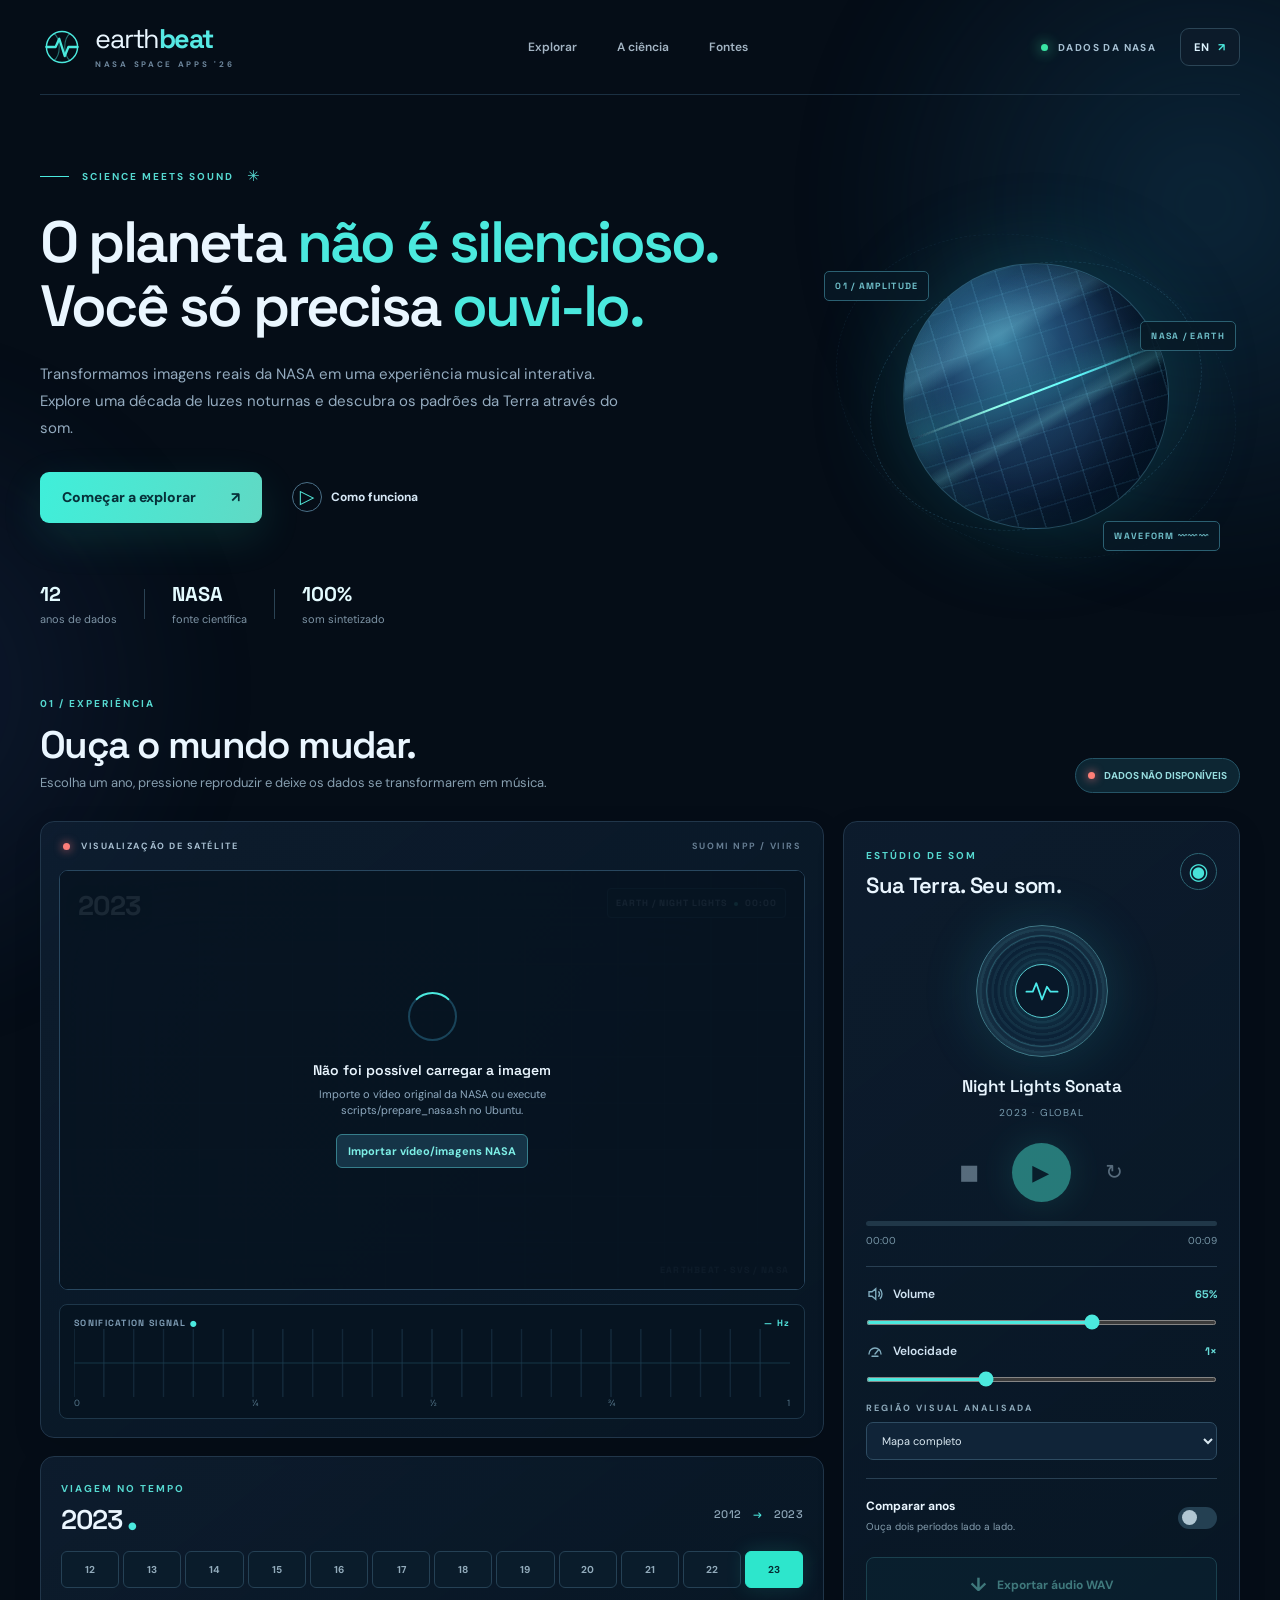
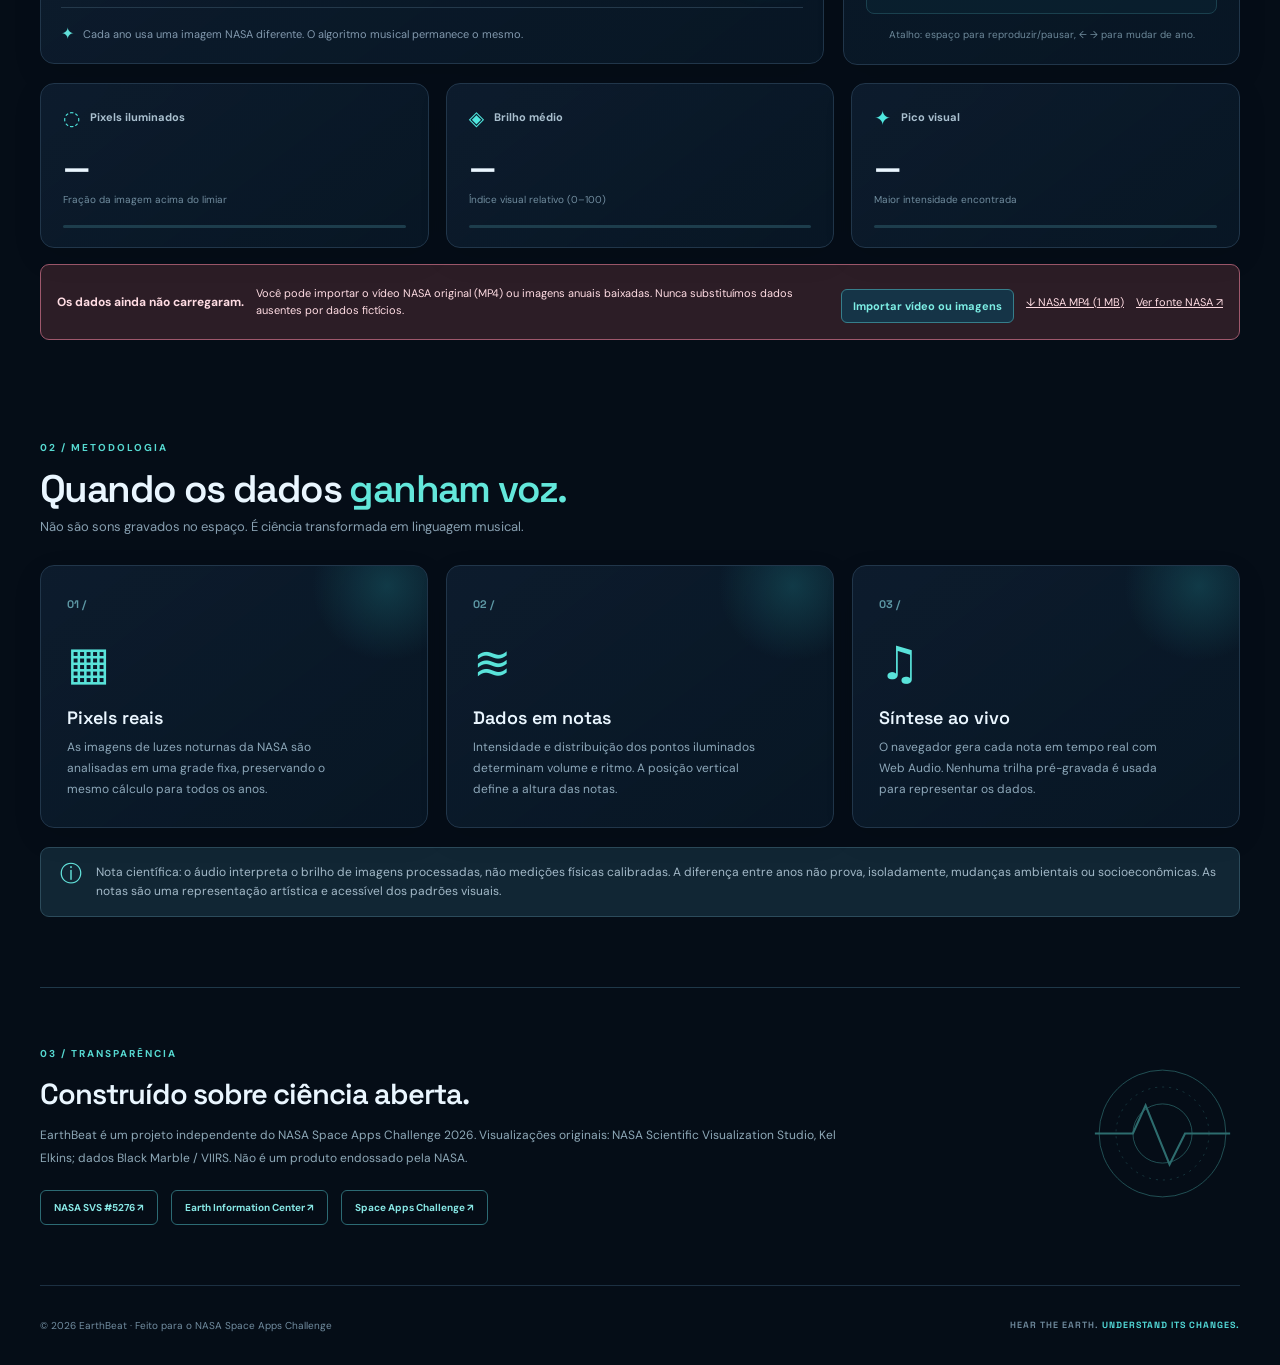
==== index.html @ c12826c2 "feat: add EarthBeat interactive NASA sonification web app" ====
<!doctype html>
<html lang="pt-BR">
<head>
  <meta charset="utf-8" />
  <meta name="viewport" content="width=device-width, initial-scale=1" />
  <meta name="theme-color" content="#06101c" />
  <meta name="description" content="EarthBeat transforma visualizações reais da NASA em som — explore as luzes noturnas da Terra de 2012 a 2023." />
  
  <style>
@import url('https://fonts.googleapis.com/css2?family=DM+Sans:wght@400;500;600;700&family=Space+Grotesk:wght@400;500;600;700&display=swap');
:root{color-scheme:dark;--bg:#050d17;--panel:#0a1827;--surface:#0d1d2f;--stroke:#21364a;--muted:#8294a8;--text:#eaf6ff;--cyan:#4be9de;--cyan2:#63b6ec;--violet:#8184fe;--font:'DM Sans',system-ui,-apple-system,sans-serif;--display:'Space Grotesk',system-ui,sans-serif}
*{box-sizing:border-box}html{scroll-behavior:smooth}body{margin:0;background:var(--bg);color:var(--text);font-family:var(--font);font-size:14px;line-height:1.5;overflow-x:hidden}a{color:inherit;text-decoration:none}button,input,select{font:inherit}button{cursor:pointer}button:disabled{cursor:not-allowed;opacity:.45}button:focus-visible,input:focus-visible,select:focus-visible,a:focus-visible{outline:2px solid var(--cyan);outline-offset:4px}::selection{background:#39c9c4;color:#04131d}canvas{display:block;width:100%}.ambient{position:fixed;z-index:-1;pointer-events:none;filter:blur(35px);opacity:.35}.ambient-one{background:radial-gradient(circle,#185479 0,transparent 68%);width:750px;height:850px;right:-300px;top:-220px}.ambient-two{background:radial-gradient(circle,#28437e 0,transparent 68%);width:730px;height:700px;left:-480px;top:340px;opacity:.25}.site-shell{width:min(1296px,calc(100% - 80px));margin:auto}.topbar{height:95px;display:flex;justify-content:space-between;align-items:center;gap:25px;border-bottom:1px solid #1b3042}.brand{display:flex;align-items:center;gap:11px;font-family:var(--display);font-size:27px;font-weight:400;letter-spacing:-1.5px;line-height:1}.brand-strong{font-weight:700;color:#56e9e4}.brand small{display:block;font:700 8px var(--font);letter-spacing:2.7px;margin-top:7px;color:#6f889e}.brand-icon{display:flex;color:var(--cyan);width:44px;height:44px}.brand-icon svg{width:44px}.nav-links{display:flex;gap:40px;color:#a4b5c4;font-weight:600;font-size:12px}.nav-links a:hover{color:var(--cyan)}.top-actions{display:flex;align-items:center;gap:24px}.top-live{font-size:10px;letter-spacing:1.4px;font-weight:700;color:#a6c0d2;display:flex;align-items:center;gap:10px}.top-live i,.status-dot{width:7px;height:7px;display:inline-block;border-radius:50%;background:#39e5a3;box-shadow:0 0 13px #39e5a3}.language-button{border:1px solid #2b4556;border-radius:9px;color:#def4ff;background:#0c1b2a;padding:10px 13px;font-size:11px;font-weight:700;letter-spacing:.7px}.language-button span{color:var(--cyan);margin-left:5px}.hero{min-height:514px;padding:70px 0 65px;display:flex;align-items:center;justify-content:space-between;gap:35px}.hero-copy{width:65%;position:relative;z-index:2}.eyebrow,.section-index,.micro-label{font-size:10px;letter-spacing:2px;font-weight:700;color:#56d9d1}.eyebrow{display:flex;align-items:center;gap:13px;margin-bottom:22px}.eyebrow-line{height:1px;width:29px;background:var(--cyan)}.mini-spark{font-size:15px}.hero h1{font-family:var(--display);font-size:clamp(37px,4.55vw,65px);letter-spacing:-2.8px;font-weight:600;line-height:1.1;margin:0;max-width:810px}.hero em,.science-heading em{font-style:normal;color:var(--cyan)}.hero p{font-size:15px;color:#94abbf;max-width:580px;margin:23px 0 30px;line-height:1.8}.hero-buttons{display:flex;align-items:center;flex-wrap:wrap;gap:30px}.primary-button{background:linear-gradient(105deg,#3fefda,#60d9c4);color:#063039;font-weight:800;border-radius:9px;display:inline-flex;align-items:center;gap:35px;padding:15px 22px;box-shadow:0 14px 43px #2be9c41f}.primary-button:hover{filter:brightness(1.08)}.secondary-link{display:flex;align-items:center;gap:9px;font-weight:700;font-size:12px;color:#d7e8f6}.play-circle{display:grid;place-items:center;width:30px;height:30px;border-radius:50%;border:1px solid #4b7088;color:#53e7d8;font-size:19px}.hero-meta{display:flex;gap:27px;align-items:center;margin-top:58px}.hero-meta>div:not(.vline){display:flex;flex-direction:column;gap:4px}.hero-meta strong{font:700 20px var(--display);color:#e4fbff}.hero-meta span{font-size:11px;color:#7d93a4}.vline{height:30px;border-left:1px solid #2b4354}.hero-art{width:35%;height:360px;display:grid;place-items:center;position:relative;min-width:340px}.earth-orb{position:absolute;width:266px;height:266px;border-radius:50%;background:radial-gradient(circle at 37% 30%,#397fa0 0%,#20496f 24%,#112641 56%,#071224 81%);box-shadow:inset -33px -16px 50px #02080ec7,inset 20px 0 30px #4acbcc28,0 0 92px #1a9fb043;overflow:hidden;border:1px solid #35718490}.earth-orb:after{content:"";position:absolute;inset:0;border-radius:inherit;background:radial-gradient(ellipse at 35% 42%,transparent 20%,#000d2159 62%,#0013228c 100%),linear-gradient(150deg,transparent 18%,#72c7df3e 30%,transparent 34%,transparent 54%,#7dece63d 57%,transparent 60%);mix-blend-mode:screen}.orb-grid{position:absolute;inset:0;border-radius:50%;background:repeating-linear-gradient(0deg,transparent 0 22px,#52a8c91d 23px,#52a8c91d 24px),repeating-linear-gradient(90deg,transparent 0 24px,#6ec7ef22 25px,#6ec7ef22 26px);transform:rotate(-17deg)}.earth-pulse{position:absolute;top:48%;left:0;right:0;height:2px;background:linear-gradient(90deg,transparent,#90ffeb,#60fcff,transparent);box-shadow:0 0 27px 7px #44f4e03d;transform:rotate(-21deg)}.orb-orbit{position:absolute;width:340px;height:340px;border:1px dashed #40779654;border-radius:50%;transform:rotate(-20deg) scaleY(.76)}.orb-orbit-two{width:410px;height:410px;opacity:.4;transform:rotate(20deg) scaleY(.76)}.art-point{position:absolute;border:1px solid #2b6072;background:#081926d9;color:#6fbfc9;border-radius:5px;font:700 9px var(--display);letter-spacing:1.3px;padding:8px 10px}.p1{left:-8px;top:55px}.p2{right:4px;top:105px}.p3{right:20px;bottom:25px}.explorer{scroll-margin-top:30px}.section-heading{display:flex;align-items:end;justify-content:space-between;gap:25px;margin-bottom:28px}.section-heading h2{font:600 clamp(28px,3vw,42px)/1.12 var(--display);letter-spacing:-1.6px;margin:10px 0 7px}.section-heading p{margin:0;color:#879fb0;font-size:13px}.source-status{display:flex;align-items:center;gap:9px;background:#0d2633;border:1px solid #255466;color:#97dddf;border-radius:24px;padding:9px 12px;font-size:10px;font-weight:700;white-space:nowrap}.status-dot.loading{background:#e4ad53;box-shadow:0 0 10px #e4ad53}.status-dot.error{background:#fe7f77;box-shadow:0 0 10px #f8767d}.studio-layout{display:grid;grid-template-columns:minmax(0,1.72fr) minmax(300px,.87fr);gap:19px}.visual-column{display:flex;flex-direction:column;gap:18px;min-width:0}.map-card,.timeline-card,.controls-card,.metric-card,.science-card{border:1px solid var(--stroke);border-radius:14px;background:linear-gradient(143deg,#102236b5,#081725f5);box-shadow:0 10px 30px #00000018}.map-card{padding:18px}.map-topline{display:flex;align-items:center;justify-content:space-between;gap:10px;color:#a7bed0;font-size:9px;letter-spacing:1.55px;font-weight:700;padding:0 4px 17px}.map-topline>div{display:flex;align-items:center;gap:11px}.red-led{width:7px;height:7px;background:#fb7d79;box-shadow:0 0 10px #e46c71;border-radius:50%}.map-coordinate{color:#657d92}.map-stage{aspect-ratio:16/9;background:radial-gradient(ellipse at 48% 48%,#102c45,#020914 77%);border:1px solid #28475f;border-radius:9px;overflow:hidden;position:relative}.map-stage canvas{width:100%;height:100%;object-fit:fill}.map-vignette{pointer-events:none;position:absolute;inset:0;box-shadow:inset 0 0 90px 30px #06102177}.map-loading{position:absolute;inset:0;background:#071422e8;display:flex;align-items:center;justify-content:center;flex-direction:column;text-align:center;gap:7px;padding:20px;z-index:3}.map-loading[hidden]{display:none}.map-loading strong{font:600 14px var(--display)}.map-loading span{color:#8ea9bf;font-size:11px;max-width:310px}.loading-orbit{height:49px;width:49px;border-radius:50%;border:2px solid #19445a;border-top:2px solid var(--cyan);animation:spin 1s linear infinite;margin-bottom:13px}.import-button,.small-file-button{background:#153447;color:#7deee5;border:1px solid #367e8b;border-radius:6px;padding:8px 11px;font-size:11px;font-weight:700;margin-top:8px}.map-hud{position:absolute;inset:17px 18px auto;display:flex;justify-content:space-between;align-items:start;pointer-events:none}.hud-year{font:700 27px var(--display);letter-spacing:-1px;color:#e3f8ff;text-shadow:0 2px 12px #000}.hud-right{font:700 9px var(--display);letter-spacing:1px;color:#9cb7ce;background:#061725a8;padding:8px;border:1px solid #264a60;border-radius:4px}.hud-right i{display:inline-block;width:4px;height:4px;border-radius:50%;background:var(--cyan);margin:0 4px}.map-watermark{position:absolute;bottom:13px;right:15px;font:700 9px var(--display);letter-spacing:1.3px;color:#82a7bb96}.waveform-area{margin-top:14px;background:#061421;border:1px solid #1e374a;border-radius:8px;padding:12px 14px 8px}.wave-head,.wave-scale,.timeline-head,.panel-heading,.slider-row,.compare-top,.progress-times{display:flex;align-items:center;justify-content:space-between;gap:12px}.wave-head{font:700 9px var(--display);letter-spacing:1.3px;color:#7d9bb3}.wave-head b{color:var(--cyan);font-size:8px}.wave-head span:last-child{color:#51e4dd}.waveform-area canvas{height:68px}.wave-scale{font-size:9px;color:#55768a}.timeline-card{padding:20px 20px 17px}.timeline-head h3{font:600 27px var(--display);letter-spacing:-1px;margin:4px 0 14px}.tiny-light{color:var(--cyan);font-size:10px}.year-range{font:500 11px var(--display);letter-spacing:.4px;color:#8fa7b9}.year-range span{color:var(--cyan);margin:0 8px}.year-buttons{display:grid;grid-template-columns:repeat(12,minmax(0,1fr));gap:4px}.year-buttons button{height:37px;min-width:0;border-radius:6px;background:#0a1c2b;border:1px solid #254155;color:#93acbc;font-size:10px;font-weight:700;padding:0}.year-buttons button.active{background:#2de6cc;color:#042a31;border-color:#2de6cc;box-shadow:0 0 20px #2de6cc28}.year-buttons button:hover:not(.active){border-color:#60b8c6;color:#e9ffff}.timeline-note{display:flex;align-items:center;gap:9px;border-top:1px solid #24394b;margin-top:19px;padding-top:14px;font-size:11px;color:#8299ae}.hint-icon{font-size:16px;color:#61dfd9}.controls-card{padding:22px;height:100%}.panel-heading h3{font:600 22px var(--display);letter-spacing:-.65px;margin:6px 0 0}.panel-symbol{color:#48e2d9;border:1px solid #2d6473;border-radius:50%;width:37px;height:37px;display:grid;place-items:center;font-size:23px}.player-center{text-align:center;padding:26px 0 17px}.disc{width:132px;height:132px;margin:auto;border-radius:50%;display:grid;place-items:center;background:repeating-radial-gradient(circle at center,#142e42 0 2px,#0d2136 3px 6px),conic-gradient(from 20deg,#325b6c,#081522,#4be9de,#0b1b2a,#8184fe,#325b6c);border:1px solid #3f7886;box-shadow:0 0 55px #2bcee02b,inset 0 0 19px #8cfeff33;position:relative}.disc:before{content:"";position:absolute;inset:9px;border-radius:50%;border:1px solid #5cd1dd38}.disc.is-playing{animation:spin 7s linear infinite}.disc-inner{width:54px;height:54px;border-radius:50%;display:grid;place-items:center;background:#081829;border:1px solid #56cbcf;color:#4beaeb;box-shadow:0 0 28px #2dc6c33d}.disc-inner svg{width:34px}.track-name{font:600 17px var(--display);margin:18px 0 4px}.track-subtitle{font-size:10px;color:#789caf;letter-spacing:1.1px}.transport{display:flex;align-items:center;justify-content:center;gap:27px;margin:4px 0 19px}.transport-small{background:none;border:none;color:#b5d0e2;font-size:21px;width:32px;height:32px}.play-main{width:59px;height:59px;border-radius:50%;border:0;background:#4af0db;box-shadow:0 0 35px #3bdece50;color:#08252e;font-size:22px;display:grid;place-items:center;padding-left:4px}.progress-track{height:5px;border-radius:9px;background:#203748;overflow:hidden}.progress-fill{height:100%;width:0;background:linear-gradient(90deg,#499fff,#50eecb);border-radius:9px;transition:width .12s linear}.progress-times{font-size:10px;color:#7897a8;margin:7px 0 0}.control-divider{height:1px;background:#294053;margin:18px 0}.slider-row{font-size:12px;font-weight:600;color:#d1e4f3;margin-bottom:7px}.slider-row>span:first-child{display:flex;align-items:center;gap:9px}.slider-row svg{width:18px;height:18px;color:#81adbf}.slider-row>span:last-child{font:700 11px var(--display);color:#67dcd9}input[type=range]{width:100%;accent-color:#4be9de;cursor:pointer;margin:0 0 17px;height:5px}.select-block{display:flex;flex-direction:column;gap:7px;margin-top:3px}.select-block .micro-label{color:#8daabb;font-size:9px}select{width:100%;border:1px solid #2e4c62;border-radius:7px;padding:10px 11px;background:#102438;color:#d8e7f0;outline:none;font-size:11px}.compare-top strong{display:block;font-size:12px}.compare-top span{display:block;font-size:10px;color:#869fb0;margin-top:4px}.toggle{display:inline-flex;align-items:center;cursor:pointer}.toggle input{position:absolute;opacity:0;width:1px;height:1px}.toggle>span{display:block;width:39px;height:22px;border-radius:20px;background:#244052;position:relative;transition:background .2s}.toggle>span:before{content:"";width:15px;height:15px;background:#b1c7d3;position:absolute;top:3.5px;left:4px;border-radius:50%;transition:transform .2s}.toggle input:checked+span{background:#32beb4}.toggle input:checked+span:before{transform:translateX(16px);background:#fff}.toggle input:focus-visible+span{outline:2px solid #4be9de;outline-offset:3px}.compare-details{margin-top:17px}.compare-details[hidden]{display:none}.compare-details label{display:block;font-size:10px;color:#98b7c6;margin-bottom:7px}.compare-buttons{display:flex;gap:8px;margin-top:11px}.outline-button{background:#113245;border:1px solid #36687c;border-radius:7px;padding:8px 13px;color:#8aeee8;font-weight:700;font-size:11px;flex:1}.outline-button:hover{background:#1b4559}.delta-readout{font-size:10px;color:#9caebd;margin-top:10px}.export-btn{width:100%;margin-top:23px;padding:13px;background:#0d2839;border:1px solid #327480;border-radius:8px;color:#83f0e6;font-size:12px;font-weight:700;display:flex;justify-content:center;align-items:center;gap:10px}.export-btn:hover:not(:disabled){background:#164456}.export-btn span:first-child{font-size:19px}.shortcut-note{text-align:center;color:#6d899a;font-size:10px;margin:13px 0 0}.data-grid{display:grid;grid-template-columns:repeat(3,minmax(0,1fr));gap:17px;margin-top:18px}.metric-card{padding:19px 22px}.metric-label{display:flex;align-items:center;gap:10px;font-weight:700;font-size:11px;color:#aac0cf}.metric-icon{color:#4fe7df;font-size:20px}.metric-card strong{display:block;font:700 31px var(--display);letter-spacing:-1px;margin:14px 0 1px}.metric-card>span{font-size:10px;color:#718d9f}.metric-bar{height:3px;border-radius:8px;background:#1d3d4c;margin-top:16px;overflow:hidden}.metric-bar>div{background:linear-gradient(90deg,#427bf5,#49edce);height:100%;width:0;transition:width .35s}.error-banner{display:flex;gap:12px;flex-wrap:wrap;align-items:center;background:#2c1d26;border:1px solid #9e586c;color:#ffdce3;border-radius:9px;padding:16px;margin-top:16px;font-size:11px}.error-banner[hidden]{display:none}.error-banner strong{font-size:12px}.error-banner span{flex:1;min-width:250px}.error-banner a{text-decoration:underline}.science-section{padding:96px 0 70px;scroll-margin-top:50px}.science-heading em{color:#63e7db}.science-grid{display:grid;grid-template-columns:repeat(3,minmax(0,1fr));gap:18px}.science-card{padding:27px 26px;min-height:245px;position:relative;overflow:hidden}.science-card:after{content:"";position:absolute;right:-40px;top:-60px;height:160px;width:160px;background:radial-gradient(circle,#1c6e7863,transparent 66%)}.science-number{font:700 11px var(--display);color:#5d98a5}.science-icon{font-size:46px;color:#59e3da;font-family:var(--display);margin:15px 0 2px}.science-card h3{font:600 18px var(--display);margin:8px 0}.science-card p{font-size:12px;line-height:1.75;color:#8da8ba;margin:0;max-width:290px}.science-disclaimer{display:flex;gap:14px;border:1px solid #2c4b5b;background:#112634;border-radius:9px;margin-top:19px;padding:15px 19px;color:#a3b9c8}.science-disclaimer span{color:#63e4dc;font-size:22px;line-height:1}.science-disclaimer p{font-size:12px;line-height:1.6;margin:0}.sources-section{border-top:1px solid #1f3849;padding:54px 0 60px;display:flex;align-items:center;justify-content:space-between;gap:50px;scroll-margin-top:50px}.sources-section>div:first-child{max-width:800px}.sources-section h2{font:600 29px var(--display);margin:12px 0 9px;letter-spacing:-1px}.sources-section p{font-size:12px;line-height:1.9;color:#8fa9b8}.source-links{display:flex;gap:13px;flex-wrap:wrap;margin-top:20px}.source-links a{font-size:10px;color:#87e7e5;border:1px solid #2c6a73;padding:9px 13px;border-radius:6px;font-weight:700}.source-links a:hover{background:#123547}.source-emblem{color:#57cbc5;width:155px;height:155px;opacity:.5;flex-shrink:0}.source-emblem svg{width:100%;height:100%}.footer{border-top:1px solid #1c3042;min-height:80px;display:flex;align-items:center;justify-content:space-between;gap:10px;flex-wrap:wrap;color:#728da0;font-size:10px}.footer>span:last-child{letter-spacing:1px;font:600 9px var(--display)}.footer b{color:#52d9d8}@keyframes spin{to{transform:rotate(360deg)}}@media(max-width:1100px){.site-shell{width:min(100% - 42px,1120px)}.hero-copy{width:66%}.hero-art{min-width:240px}.earth-orb{width:220px;height:220px}.orb-orbit{width:280px;height:280px}.orb-orbit-two{width:320px;height:320px}.studio-layout{grid-template-columns:minmax(0,1.5fr) minmax(280px,.8fr)}.year-buttons{grid-template-columns:repeat(6,1fr)}}@media(max-width:850px){.topbar{height:73px}.nav-links{display:none}.top-live{display:none}.hero{padding:48px 0 45px;min-height:390px}.hero-copy{width:100%}.hero-art{display:none}.hero h1{font-size:clamp(38px,6.7vw,58px)}.hero-meta{margin-top:38px}.studio-layout{grid-template-columns:1fr}.controls-card{display:grid;grid-template-columns:1fr 1fr;column-gap:25px;align-items:start}.panel-heading,.player-center,.transport,.progress-bar,.export-btn,.shortcut-note{grid-column:1}.control-divider:first-of-type,.slider-row,input[type=range],.select-block,.compare-section{grid-column:2}.panel-heading{margin-bottom:10px}.player-center{padding:10px 0}.disc{width:100px;height:100px}.transport{margin-top:0}.controls-card>.control-divider{grid-column:2}.controls-card>.control-divider:nth-of-type(2){grid-column:2}.controls-card>.export-btn{margin-top:10px}.controls-card>.shortcut-note{margin-top:8px}.controls-card .control-divider{margin:12px 0}.data-grid{grid-template-columns:repeat(3,1fr)}.metric-card{padding:15px}.science-section{padding-top:70px}}@media(max-width:590px){.site-shell{width:calc(100% - 28px)}.brand{font-size:23px}.brand-icon,.brand-icon svg{width:39px}.topbar{gap:10px}.language-button{padding:8px 10px}.hero{padding:43px 2px 39px;min-height:auto}.hero h1{font-size:38px;line-height:1.17;letter-spacing:-1.8px}.hero p{font-size:13px;line-height:1.7}.hero-buttons{gap:20px}.primary-button{padding:13px 15px;gap:18px;font-size:12px}.secondary-link{font-size:11px}.hero-meta{gap:16px;margin-top:35px}.hero-meta strong{font-size:17px}.hero-meta span{font-size:9px}.section-heading{align-items:start;flex-direction:column;gap:14px}.section-heading h2{font-size:31px}.source-status{align-self:flex-start}.map-card{padding:10px}.map-topline{padding:5px 4px 12px;font-size:8px}.map-coordinate{font-size:8px}.map-hud{inset:10px 12px auto}.hud-year{font-size:21px}.hud-right{font-size:7px;padding:6px}.timeline-card{padding:15px}.year-buttons{grid-template-columns:repeat(6,1fr);gap:6px}.year-buttons button{font-size:10px}.controls-card{display:block;padding:20px}.player-center{padding:20px 0 15px}.disc{width:125px;height:125px}.control-divider:first-of-type{margin:18px 0}.data-grid{grid-template-columns:1fr 1fr;gap:11px}.metric-card:last-child{grid-column:1/-1}.metric-card strong{font-size:26px;margin:8px 0}.metric-card>span{font-size:9px}.metric-label{font-size:10px}.science-section{padding-top:66px;padding-bottom:45px}.science-grid{grid-template-columns:1fr;gap:12px}.science-card{min-height:auto;padding:20px}.science-icon{margin:6px 0;font-size:35px}.science-card h3{margin:4px 0}.science-card p{max-width:none}.sources-section{padding:44px 0}.source-emblem{display:none}.footer{padding:18px 0;gap:5px;flex-direction:column;align-items:flex-start}.timeline-note{font-size:10px}}@media(prefers-reduced-motion:reduce){*,*:before,*:after{scroll-behavior:auto!important;animation-duration:.001ms!important;transition-duration:.001ms!important}}

</style>
  <title>EarthBeat | Hear the Earth</title>
</head>
<body>
  <div class="ambient ambient-one" aria-hidden="true"></div><div class="ambient ambient-two" aria-hidden="true"></div>
  <div class="site-shell">
    <header class="topbar">
      <a class="brand" href="#inicio" aria-label="EarthBeat — início">
        <span class="brand-icon" aria-hidden="true"><svg viewBox="0 0 48 48" fill="none"><circle cx="24" cy="24" r="17" stroke="currentColor" stroke-width="1.6"/><path d="M7 24h10l4-9 6 19 4-10h10" stroke="currentColor" stroke-width="2.5" stroke-linejoin="round" stroke-linecap="round"/><path d="M15 9c4 3 6 8 6 15s-2 12-6 15M33 9c-4 3-6 8-6 15s2 12 6 15" stroke="currentColor" stroke-width="1.2" opacity=".45"/></svg></span>
        <span>earth<span class="brand-strong">beat</span><small>NASA SPACE APPS '26</small></span>
      </a>
      <nav class="nav-links" aria-label="Navegação principal"><a href="#explorar" data-i18n="navExplore">Explorar</a><a href="#ciencia" data-i18n="navScience">A ciência</a><a href="#fontes" data-i18n="navSources">Fontes</a></nav>
      <div class="top-actions"><span class="top-live"><i></i><span data-i18n="realData">DADOS DA NASA</span></span><button id="languageBtn" class="language-button" aria-label="Switch language to English">EN <span aria-hidden="true">↗</span></button></div>
    </header>

    <main id="inicio">
      <section class="hero">
        <div class="hero-copy"><div class="eyebrow"><span class="eyebrow-line"></span> SCIENCE MEETS SOUND <span class="mini-spark">✳</span></div>
          <h1 data-i18n-html="heroTitle">O planeta <em>não é silencioso.</em><br>Você só precisa <em>ouvi-lo.</em></h1>
          <p data-i18n="heroText">Transformamos imagens reais da NASA em uma experiência musical interativa. Explore uma década de luzes noturnas e descubra os padrões da Terra através do som.</p>
          <div class="hero-buttons"><a class="primary-button" href="#explorar"><span data-i18n="startExploring">Começar a explorar</span> <span aria-hidden="true">↗</span></a><a class="secondary-link" href="#ciencia"><span class="play-circle">▷</span> <span data-i18n="howItWorks">Como funciona</span></a></div>
          <div class="hero-meta"><div><strong>12</strong><span data-i18n="yearsOfData">anos de dados</span></div><div class="vline"></div><div><strong>NASA</strong><span data-i18n="sourceVerified">fonte científica</span></div><div class="vline"></div><div><strong>100%</strong><span data-i18n="liveAudio">som sintetizado</span></div></div>
        </div>
        <div class="hero-art" aria-hidden="true"><div class="orb-orbit orb-orbit-one"></div><div class="orb-orbit orb-orbit-two"></div><div class="earth-orb"><div class="orb-grid"></div><span class="earth-pulse"></span></div><span class="art-point p1">01 / AMPLITUDE</span><span class="art-point p2">NASA / EARTH</span><span class="art-point p3">WAVEFORM 〰〰〰</span></div>
      </section>

      <section id="explorar" class="explorer" aria-labelledby="exploreHeading">
        <div class="section-heading"><div><span class="section-index">01 / <span data-i18n="experience">EXPERIÊNCIA</span></span><h2 id="exploreHeading" data-i18n="hearTheWorld">Ouça o mundo mudar.</h2><p data-i18n="exploreSubtitle">Escolha um ano, pressione reproduzir e deixe os dados se transformarem em música.</p></div><div class="source-status" id="sourceStatus" role="status" aria-live="polite"><span class="status-dot loading"></span><span data-i18n="loadingData">Buscando dados da NASA…</span></div></div>

        <div class="studio-layout">
          <div class="visual-column">
            <div class="map-card">
              <div class="map-topline"><div><span class="red-led"></span><span data-i18n="satelliteView">VISUALIZAÇÃO DE SATÉLITE</span></div><span class="map-coordinate">SUOMI NPP / VIIRS</span></div>
              <div class="map-stage" id="mapStage"><canvas id="earthCanvas" width="1280" height="720" role="img" aria-label="Visualização de luzes noturnas da NASA com scanner de sonificação"></canvas><div class="map-vignette" aria-hidden="true"></div><div class="map-loading" id="mapLoading"><div class="loading-orbit"></div><strong id="loadingTitle">Carregando dados científicos</strong><span id="loadingHelp">Procurando as imagens de luzes noturnas da NASA.</span><button id="importButton" class="import-button" data-i18n="importImage">Importar vídeo/imagens NASA</button></div><div class="map-hud"><span class="hud-year" id="hudYear">2023</span><span class="hud-right">EARTH / NIGHT LIGHTS <i></i> <span id="hudScan">00:00</span></span></div><span class="map-watermark">EARTHBEAT · SVS / NASA</span></div>
              <div class="waveform-area"><div class="wave-head"><span>SONIFICATION SIGNAL <b>●</b></span><span id="waveValue">-- Hz</span></div><canvas id="waveCanvas" width="960" height="92" aria-hidden="true"></canvas><div class="wave-scale" aria-hidden="true"><span>0</span><span>¼</span><span>½</span><span>¾</span><span>1</span></div></div>
            </div>
            <div class="timeline-card"><div class="timeline-head"><div><span class="micro-label" data-i18n="timeTravel">VIAGEM NO TEMPO</span><h3 id="selectedYearHeading">2023 <span class="tiny-light">●</span></h3></div><div class="year-range">2012 <span>→</span> 2023</div></div><div id="years" class="year-buttons" role="group" aria-label="Selecionar ano"></div><div class="timeline-note"><span class="hint-icon">✦</span><span data-i18n="timelineHint">Cada ano usa uma imagem NASA diferente. O algoritmo musical permanece o mesmo.</span></div></div>
          </div>

          <aside class="control-column" aria-label="Estúdio de sonificação">
            <div class="controls-card"><div class="panel-heading"><div><span class="micro-label" data-i18n="soundStudio">ESTÚDIO DE SOM</span><h3 data-i18n="yourEarthYourSound">Sua Terra. Seu som.</h3></div><span class="panel-symbol" aria-hidden="true">◉</span></div>
              <div class="player-center"><div class="disc" id="disc" aria-hidden="true"><div class="disc-inner"><svg viewBox="0 0 48 48"><path d="M2 25h9l5-12 8 23 7-18 5 7h10" stroke="currentColor" stroke-width="2.5" fill="none" stroke-linecap="round" stroke-linejoin="round"/></svg></div></div><p class="track-name" data-i18n="nightLights">Night Lights Sonata</p><span id="nowPlaying" class="track-subtitle">2023 · GLOBAL</span></div>
              <div class="transport"><button id="stopBtn" class="transport-small" title="Stop" aria-label="Parar" disabled>■</button><button id="playBtn" class="play-main" aria-label="Reproduzir" disabled>▶</button><button id="restartBtn" class="transport-small" title="Restart" aria-label="Reiniciar" disabled>↻</button></div>
              <div class="progress-bar"><div id="progressTrack" class="progress-track" role="progressbar" aria-label="Progresso da música" aria-valuemin="0" aria-valuemax="100" aria-valuenow="0"><div id="progressFill" class="progress-fill"></div></div><div class="progress-times"><span id="elapsed">00:00</span><span id="duration">00:10</span></div></div>
              <div class="control-divider"></div>
              <label class="slider-row" for="volume"><span><svg viewBox="0 0 24 24"><path d="M4 9v6h4l5 4V5L8 9H4ZM17 9a5 5 0 0 1 0 6M19 6a9 9 0 0 1 0 12" fill="none" stroke="currentColor" stroke-width="1.8" stroke-linecap="round"/></svg><span data-i18n="volume">Volume</span></span><span id="volumeOutput">65%</span></label><input id="volume" type="range" min="0" max="100" value="65" aria-label="Volume" />
              <label class="slider-row" for="speed"><span><svg viewBox="0 0 24 24"><path d="M4 16a8 8 0 1 1 16 0M12 16l5-6M8 19h8" fill="none" stroke="currentColor" stroke-width="1.8" stroke-linecap="round"/></svg><span data-i18n="speed">Velocidade</span></span><span id="speedOutput">1×</span></label><input id="speed" type="range" min="50" max="200" value="100" step="25" aria-label="Velocidade de reprodução" />
              <div class="select-block"><label for="region" class="micro-label" data-i18n="explorationZone">REGIÃO VISUAL ANALISADA</label><select id="region"><option value="all" data-i18n="wholePlanet">Mapa completo</option><option value="west" data-i18n="westernHalf">Metade esquerda</option><option value="east" data-i18n="easternHalf">Metade direita</option><option value="center" data-i18n="centralHalf">Faixa central</option></select></div>
              <div class="control-divider"></div><div class="compare-section"><div class="compare-top"><div><strong data-i18n="compareYears">Comparar anos</strong><span data-i18n="compareDesc">Ouça 2012 × 2023 lado a lado.</span></div><label class="toggle"><input type="checkbox" id="compareToggle" aria-label="Ativar comparação"><span></span></label></div><div id="compareDetails" class="compare-details" hidden><label for="compareYear" data-i18n="compareTo">Comparar com:</label><select id="compareYear" aria-label="Segundo ano"></select><div class="compare-buttons"><button id="listenA" class="outline-button" data-i18n="listenA">Ouvir A</button><button id="listenB" class="outline-button" data-i18n="listenB">Ouvir B</button></div><div id="deltaReadout" class="delta-readout"></div></div></div>
              <button id="exportBtn" class="export-btn" disabled><span>↓</span> <span data-i18n="exportWav">Exportar áudio WAV</span></button>
              <p class="shortcut-note" data-i18n="keyboardHint">Atalho: espaço para reproduzir/pausar, ← → para mudar de ano.</p>
            </div>
          </aside>
        </div>

        <div class="data-grid"><div class="metric-card"><div class="metric-label"><span class="metric-icon">◌</span><span data-i18n="litPixels">Pixels iluminados</span></div><strong id="metricDensity">—</strong><span data-i18n="litDescription">Fração da imagem acima do limiar</span><div class="metric-bar"><div id="densityBar"></div></div></div><div class="metric-card"><div class="metric-label"><span class="metric-icon">◈</span><span data-i18n="avgIntensity">Brilho médio</span></div><strong id="metricMean">—</strong><span data-i18n="meanDescription">Índice visual relativo (0–100)</span><div class="metric-bar"><div id="meanBar"></div></div></div><div class="metric-card"><div class="metric-label"><span class="metric-icon">✦</span><span data-i18n="peakIntensity">Pico visual</span></div><strong id="metricPeak">—</strong><span data-i18n="peakDescription">Maior intensidade encontrada</span><div class="metric-bar"><div id="peakBar"></div></div></div></div>
        <div id="errorBanner" class="error-banner" hidden role="alert"><strong data-i18n="noData">Os dados ainda não carregaram.</strong><span data-i18n="dataFallback">Você pode carregar imagens da NASA baixadas no computador. O aplicativo nunca substitui dados ausentes por dados fictícios.</span><label class="small-file-button" for="fileImport" data-i18n="chooseFiles">Escolher imagens</label><input id="fileImport" type="file" accept="image/*,video/mp4,video/*" multiple hidden /><a href="https://svs.gsfc.nasa.gov/vis/a000000/a005200/a005276/nightlights_flat_series_stills_only_lights_2160p3_h265.mp4" target="_blank" rel="noopener" download>↓ NASA MP4 (1 MB)</a><a href="https://svs.gsfc.nasa.gov/5276/" target="_blank" rel="noopener" data-i18n="nasaSources">Ver fonte NASA ↗</a></div>
      </section>

      <section id="ciencia" class="science-section"><div class="section-heading science-heading"><div><span class="section-index">02 / <span data-i18n="methodology">METODOLOGIA</span></span><h2 data-i18n-html="scienceTitle">Quando os dados <em>ganham voz.</em></h2><p data-i18n="scienceSubtitle">Não são sons gravados no espaço. É ciência transformada em linguagem musical.</p></div></div><div class="science-grid"><article class="science-card"><span class="science-number">01 /</span><div class="science-icon">▦</div><h3 data-i18n="stepPixels">Pixels reais</h3><p data-i18n="stepPixelsDesc">As imagens de luzes noturnas da NASA são analisadas em uma grade fixa, preservando o mesmo cálculo para todos os anos.</p></article><article class="science-card"><span class="science-number">02 /</span><div class="science-icon">≋</div><h3 data-i18n="stepTransform">Dados em notas</h3><p data-i18n="stepTransformDesc">Intensidade e distribuição dos pontos iluminados determinam volume e ritmo. A posição vertical define a altura das notas.</p></article><article class="science-card"><span class="science-number">03 /</span><div class="science-icon">♫</div><h3 data-i18n="stepSound">Síntese ao vivo</h3><p data-i18n="stepSoundDesc">O navegador gera cada nota em tempo real com Web Audio. Nenhuma trilha pré-gravada é usada para representar os dados.</p></article></div><div class="science-disclaimer"><span>ⓘ</span><p data-i18n="scienceNote">Nota científica: o áudio interpreta o brilho de imagens processadas, não medições físicas calibradas. A diferença entre anos não prova, isoladamente, mudanças ambientais ou socioeconômicas. As notas são uma representação artística e acessível dos padrões visuais.</p></div></section>

      <section id="fontes" class="sources-section"><div><span class="section-index">03 / <span data-i18n="transparency">TRANSPARÊNCIA</span></span><h2 data-i18n="builtOnScience">Construído sobre ciência aberta.</h2><p data-i18n="sourcesText">EarthBeat é um projeto independente do NASA Space Apps Challenge 2026. Visualizações originais: NASA Scientific Visualization Studio, Kel Elkins; dados Black Marble / VIIRS. Não é um produto endossado pela NASA.</p><div class="source-links"><a target="_blank" rel="noopener" href="https://svs.gsfc.nasa.gov/5276/">NASA SVS #5276 ↗</a><a target="_blank" rel="noopener" href="https://svs.gsfc.nasa.gov/5313/">Earth Information Center ↗</a><a target="_blank" rel="noopener" href="https://www.spaceappschallenge.org/2026/challenges/the-earth-information-jukebox/">Space Apps Challenge ↗</a></div></div><div class="source-emblem" aria-hidden="true"><svg viewBox="0 0 220 220" fill="none"><circle cx="110" cy="110" r="90" stroke="currentColor" stroke-width="1"/><circle cx="110" cy="110" r="66" stroke="currentColor" stroke-width=".6" stroke-dasharray="3 7"/><circle cx="110" cy="110" r="42" stroke="currentColor" stroke-width="1"/><path d="M14 110h54l18-40 34 84 22-44h64" stroke="currentColor" stroke-width="3"/></svg></div></section>
    </main>
    <footer class="footer"><span>© 2026 EarthBeat · <span data-i18n="madeFor">Feito para o NASA Space Apps Challenge</span></span><span>HEAR THE EARTH. <b>UNDERSTAND ITS CHANGES.</b></span></footer>
  </div>
  <script>
/* EarthBeat — deterministic image-derived sonification, no synthetic science. */
(function (root, factory) {
  const api = factory();
  if (typeof module === 'object' && module.exports) module.exports = api;
  root.EarthBeatCore = api;
})(typeof window !== 'undefined' ? window : globalThis, function () {
  'use strict';
  const W = 320, H = 180;
  const SCALE = [0, 2, 4, 7, 9, 12, 14, 16, 19, 21, 24]; // pentatonic C
  const clamp = (n, lo = 0, hi = 1) => Math.max(lo, Math.min(hi, Number.isFinite(n) ? n : lo));
  const years = Array.from({ length: 12 }, (_, i) => i + 2012);
  const luminance = (r, g, b) => (0.2126 * r + 0.7152 * g + 0.0722 * b) / 255;
  function fromRGBA(pixels, w, h) {
    if (!pixels || pixels.length !== w * h * 4) throw Error('Invalid RGBA dimensions');
    const out = new Float32Array(w * h);
    for (let i = 0; i < w * h; i++) {
      let j = i * 4;
      out[i] = pixels[j + 3] < 16 ? 0 : luminance(pixels[j], pixels[j + 1], pixels[j + 2]);
    }
    return { width: w, height: h, values: out };
  }
  function bounds(region) {
    // fractions of the shown image, not claimed latitude/longitude coordinates
    if (region === 'west') return [0, 0.5];
    if (region === 'east') return [0.5, 1];
    if (region === 'center') return [0.25, 0.75];
    return [0, 1];
  }
  function features(grid, region = 'all') {
    if (!grid || !grid.values) return null;
    const [start, end] = bounds(region);
    let a = Math.floor(start * grid.width), b = Math.ceil(end * grid.width);
    let sum = 0, lit = 0, peak = 0, count = 0;
    for (let x = a; x < b; x++) for (let y = 0; y < grid.height; y++) {
      const v = grid.values[y * grid.width + x] || 0;
      sum += v; peak = Math.max(peak, v); if (v > 0.075) lit++; count++;
    }
    return { mean: count ? sum / count : 0, density: count ? lit / count : 0, peak, count, sampleWidth: b - a };
  }
  function sequence(grid, region = 'all', steps = 88, bands = 7) {
    if (!grid || !grid.values) return [];
    const [start, end] = bounds(region);
    const x0 = Math.floor(start * grid.width), x1 = Math.ceil(end * grid.width);
    const out = [];
    for (let tick = 0; tick < steps; tick++) {
      const xa = x0 + Math.floor((tick / steps) * (x1 - x0));
      const xb = x0 + Math.max(1, Math.ceil(((tick + 1) / steps) * (x1 - x0)));
      const voices = [];
      for (let band = 0; band < bands; band++) {
        const ya = Math.floor((band / bands) * grid.height);
        const yb = Math.ceil(((band + 1) / bands) * grid.height);
        let sum = 0, litSum = 0, max = 0, count = 0, lit = 0;
        for (let x = xa; x < Math.min(xb, grid.width); x++) for (let y = ya; y < yb; y++) {
          const v = grid.values[y * grid.width + x] || 0;
          sum += v; max = Math.max(max, v);
          if (v > .075) { lit++; litSum += v; }
          count++;
        }
        const density = count ? lit / count : 0;
        const intensity = count ? sum / count : 0;
        if (max > .065 && (density > .001 || max > .09)) {
          // Note from upper/lower bands; loudness from measured image intensity.
          const midi = 48 + SCALE[Math.min(SCALE.length - 1, Math.floor((bands - band - 1) / bands * 10))];
          const hz = 440 * Math.pow(2, (midi - 69) / 12);
          const amplitude = clamp(Math.sqrt(intensity * .92 + density * .24) * .46, .018, .26);
          voices.push({ hz, amplitude, pan: clamp(((xa + xb) / 2 / grid.width) * 2 - 1, -1, 1), intensity, density, band });
        }
      }
      out.push(voices);
    }
    return out;
  }
  function compare(a, b) {
    if (!a || !b) return null;
    return { meanDelta: b.mean - a.mean, densityDelta: b.density - a.density, peakDelta: b.peak - a.peak };
  }
  return { W, H, years, clamp, luminance, fromRGBA, features, sequence, compare, bounds };
});

</script>
<script>
/* EarthBeat — interactive NASA sonification studio. Vanilla JS; no build steps. */
(function () {
'use strict';
const C = window.EarthBeatCore;
const $ = (id) => document.getElementById(id);
const ctx = $('earthCanvas').getContext('2d', { alpha: false });
const wctx = $('waveCanvas').getContext('2d', { alpha: false });
const TIFF_ROOT = 'https://svs.gsfc.nasa.gov/vis/a000000/a005200/a005276/frames/7680x4320_16x9_3p/nightlights_flat_2012-2023_only_lights/';
const VIDEO_URL = 'https://svs.gsfc.nasa.gov/vis/a000000/a005200/a005276/nightlights_flat_series_stills_only_lights_2160p3_h265.mp4';
const STEP_COUNT = 88;
const cache = new Map();
const state = { year: 2023, listeningYear: 2023, compareYear: 2012, region: 'all', current: null, other: null, playing: false, step: 0, volume: .65, speed: 1, timer: null, context: null, compressor: null, master: null, sourceSequence: [], language: 'pt', compare: false, loadToken: 0, error: false, lastTick: 0 };
const texts = {
  pt: {
    navExplore:'Explorar',navScience:'A ciência',navSources:'Fontes',realData:'DADOS DA NASA',
    heroTitle:'O planeta <em>não é silencioso.</em><br>Você só precisa <em>ouvi-lo.</em>',heroText:'Transformamos imagens reais da NASA em uma experiência musical interativa. Explore uma década de luzes noturnas e descubra os padrões da Terra através do som.',startExploring:'Começar a explorar',howItWorks:'Como funciona',yearsOfData:'anos de dados',sourceVerified:'fonte científica',liveAudio:'som sintetizado',experience:'EXPERIÊNCIA',hearTheWorld:'Ouça o mundo mudar.',exploreSubtitle:'Escolha um ano, pressione reproduzir e deixe os dados se transformarem em música.',loadingData:'Buscando dados da NASA…',ready:'IMAGEM NASA CARREGADA',failed:'DADOS NÃO DISPONÍVEIS',local:'ARQUIVO NASA LOCAL',satelliteView:'VISUALIZAÇÃO DE SATÉLITE',importImage:'Importar vídeo/imagens NASA',timeTravel:'VIAGEM NO TEMPO',timelineHint:'Cada ano usa uma imagem NASA diferente. O algoritmo musical permanece o mesmo.',soundStudio:'ESTÚDIO DE SOM',yourEarthYourSound:'Sua Terra. Seu som.',nightLights:'Night Lights Sonata',volume:'Volume',speed:'Velocidade',explorationZone:'REGIÃO VISUAL ANALISADA',wholePlanet:'Mapa completo',westernHalf:'Metade esquerda',easternHalf:'Metade direita',centralHalf:'Faixa central',compareYears:'Comparar anos',compareDesc:'Ouça dois períodos lado a lado.',compareTo:'Comparar com:',listenA:'Ouvir A',listenB:'Ouvir B',exportWav:'Exportar áudio WAV',keyboardHint:'Atalho: espaço para reproduzir/pausar, ← → para mudar de ano.',litPixels:'Pixels iluminados',litDescription:'Fração da imagem acima do limiar',avgIntensity:'Brilho médio',meanDescription:'Índice visual relativo (0–100)',peakIntensity:'Pico visual',peakDescription:'Maior intensidade encontrada',noData:'Os dados ainda não carregaram.',dataFallback:'Você pode importar o vídeo NASA original (MP4) ou imagens anuais baixadas. Nunca substituímos dados ausentes por dados fictícios.',chooseFiles:'Importar vídeo ou imagens',nasaSources:'Ver fonte NASA ↗',methodology:'METODOLOGIA',scienceTitle:'Quando os dados <em>ganham voz.</em>',scienceSubtitle:'Não são sons gravados no espaço. É ciência transformada em linguagem musical.',stepPixels:'Pixels reais',stepPixelsDesc:'As imagens de luzes noturnas da NASA são analisadas em uma grade fixa, preservando o mesmo cálculo para todos os anos.',stepTransform:'Dados em notas',stepTransformDesc:'Intensidade e distribuição dos pontos iluminados determinam volume e ritmo. A posição vertical define a altura das notas.',stepSound:'Síntese ao vivo',stepSoundDesc:'O navegador gera cada nota em tempo real com Web Audio. Nenhuma trilha pré-gravada é usada para representar os dados.',scienceNote:'Nota científica: o áudio interpreta o brilho de imagens processadas, não medições físicas calibradas. A diferença entre anos não prova, isoladamente, mudanças ambientais ou socioeconômicas. As notas são uma representação artística e acessível dos padrões visuais.',transparency:'TRANSPARÊNCIA',builtOnScience:'Construído sobre ciência aberta.',sourcesText:'EarthBeat é um projeto independente do NASA Space Apps Challenge 2026. Visualizações originais: NASA Scientific Visualization Studio, Kel Elkins; dados Black Marble / VIIRS. Não é um produto endossado pela NASA.',madeFor:'Feito para o NASA Space Apps Challenge',loadingTitle:'Carregando dados científicos',loadingHelp:'Procurando as imagens de luzes noturnas da NASA.',errorTitle:'Não foi possível carregar a imagem',errorHelp:'Importe o vídeo original da NASA ou execute scripts/prepare_nasa.sh no Ubuntu.',analyzing:'Analisando pixels reais…',progress:'Progresso da sonificação',readyYear:'Pronto para ouvir',trackStatus:'REGIÃO GLOBAL',noComparison:'Carregue os dois anos para comparar.',compareDelta:'Mudança do índice visual',downloadDone:'WAV exportado',unsupported:'Seu navegador não suporta este recurso.',importVideo:'Extraindo 12 quadros anuais do vídeo NASA…',importCount:'Arquivos importados:',unknownYear:'Nome de imagem sem ano (2012–2023):',srcProxy:'imagem NASA via proxy',srcLocal:'imagem NASA local',
  },
  en: {
    navExplore:'Explore',navScience:'The science',navSources:'Sources',realData:'NASA DATA',
    heroTitle:'The planet <em>is not silent.</em><br>You just need to <em>listen.</em>',heroText:'We turn real NASA imagery into an interactive musical experience. Explore a decade of nighttime lights and discover Earth’s patterns through sound.',startExploring:'Start exploring',howItWorks:'How it works',yearsOfData:'years of imagery',sourceVerified:'scientific source',liveAudio:'synthesized audio',experience:'EXPERIENCE',hearTheWorld:'Hear the world change.',exploreSubtitle:'Choose a year, press play, and let the imagery turn into music.',loadingData:'Fetching NASA imagery…',ready:'NASA IMAGE LOADED',failed:'DATA UNAVAILABLE',local:'LOCAL NASA FILE',satelliteView:'SATELLITE VISUALIZATION',importImage:'Import NASA video/images',timeTravel:'TIME TRAVEL',timelineHint:'Every year uses a different NASA image. The musical mapping stays fixed.',soundStudio:'SOUND STUDIO',yourEarthYourSound:'Your Earth. Your sound.',nightLights:'Night Lights Sonata',volume:'Volume',speed:'Playback speed',explorationZone:'ANALYZED IMAGE REGION',wholePlanet:'Full image',westernHalf:'Left half',easternHalf:'Right half',centralHalf:'Middle band',compareYears:'Compare years',compareDesc:'Hear two years side by side.',compareTo:'Compare with:',listenA:'Listen to A',listenB:'Listen to B',exportWav:'Export WAV audio',keyboardHint:'Shortcuts: Space to play/pause, ← → to change year.',litPixels:'Lit pixels',litDescription:'Fraction of image above threshold',avgIntensity:'Average brightness',meanDescription:'Relative visual index (0–100)',peakIntensity:'Peak intensity',peakDescription:'Brightest pixel detected',noData:'The data has not loaded yet.',dataFallback:'Import the original NASA video (MP4) or downloaded annual images. Missing data is never replaced with invented values.',chooseFiles:'Import video or images',nasaSources:'See NASA source ↗',methodology:'METHODOLOGY',scienceTitle:'When data <em>finds its voice.</em>',scienceSubtitle:'These are not sounds recorded in space. This is science translated into a musical language.',stepPixels:'Real pixels',stepPixelsDesc:'NASA nighttime lights images are sampled on a fixed grid, using the same analysis for every year.',stepTransform:'Data into notes',stepTransformDesc:'Intensity and distribution of lit pixels control volume and rhythm. Vertical location controls pitch.',stepSound:'Live synthesis',stepSoundDesc:'The browser synthesizes notes in real time using Web Audio. No prerecorded soundtrack represents the data.',scienceNote:'Science note: sound reflects brightness in processed images, not calibrated physical measurements. Differences between years alone do not prove environmental or socioeconomic change. Musical notes provide an artistic, accessible interpretation of visual patterns.',transparency:'TRANSPARENCY',builtOnScience:'Built on open science.',sourcesText:'EarthBeat is an independent project for NASA Space Apps Challenge 2026. Original visualization: NASA Scientific Visualization Studio, Kel Elkins; Black Marble / VIIRS data. Not endorsed by NASA.',madeFor:'Made for NASA Space Apps Challenge',loadingTitle:'Loading scientific imagery',loadingHelp:'Looking for NASA nighttime light imagery.',errorTitle:'Unable to load the image',errorHelp:'Import the original NASA video or run scripts/prepare_nasa.sh on Ubuntu.',analyzing:'Analyzing real pixels…',progress:'Sonification progress',readyYear:'Ready to listen',trackStatus:'FULL IMAGE',noComparison:'Load both years to compare.',compareDelta:'Change in visual index',downloadDone:'WAV exported',unsupported:'Your browser does not support this feature.',importVideo:'Extracting 12 annual frames from NASA video…',importCount:'Files imported:',unknownYear:'No year in image filename (2012–2023):',srcProxy:'NASA image via proxy',srcLocal:'local NASA image',
  }
};
function tr(key){return texts[state.language][key] || key;}
function applyLanguage(){
  document.documentElement.lang = state.language === 'pt' ? 'pt-BR' : 'en';
  document.querySelectorAll('[data-i18n]').forEach(el=>{ const t=tr(el.dataset.i18n);if(t)el.textContent=t; });
  document.querySelectorAll('[data-i18n-html]').forEach(el=>{const t=tr(el.dataset.i18nHtml);if(t)el.innerHTML=t;});
  $('languageBtn').innerHTML = state.language === 'pt' ? 'EN <span aria-hidden="true">↗</span>' : 'PT <span aria-hidden="true">↗</span>';
  $('languageBtn').setAttribute('aria-label',state.language === 'pt'?'Switch language to English':'Mudar idioma para português');
  updateStatus(); updatePlaybackText(); updateDelta();
}
function sec(s){let n=Math.floor(s);return `${String(Math.floor(n/60)).padStart(2,'0')}:${String(n%60).padStart(2,'0')}`;}
function renderYears(){
  $('years').replaceChildren(); $('compareYear').replaceChildren();
  C.years.forEach(year => {
    const b=document.createElement('button');b.type='button';b.textContent=String(year).slice(-2);b.title=String(year);
    b.setAttribute('aria-label',String(year));b.setAttribute('aria-pressed',year===state.year?'true':'false');
    b.classList.toggle('active',year===state.year);b.addEventListener('click',()=>selectYear(year)); $('years').appendChild(b);
    const o=document.createElement('option');o.value=String(year);o.textContent=year;$('compareYear').appendChild(o);
  });
  $('compareYear').value=String(state.compareYear);
  $('selectedYearHeading').innerHTML=String(state.year)+' <span class="tiny-light">●</span>';
  $('hudYear').textContent=String(state.year);
}
function showLoading(msg){$('mapLoading').hidden=false;$('loadingTitle').textContent=msg || tr('loadingTitle');$('loadingHelp').textContent=tr('loadingHelp');$('importButton').hidden=false;}
function hideLoading(){$('mapLoading').hidden=true;$('errorBanner').hidden=true;state.error=false;}
function showError(msg){state.error=true;$('mapLoading').hidden=false;$('loadingTitle').textContent=tr('errorTitle');$('loadingHelp').textContent=msg||tr('errorHelp');$('importButton').hidden=false;$('errorBanner').hidden=false;updateStatus();}
function updateStatus(){
 const dot=$('sourceStatus').querySelector('.status-dot');
 dot.classList.toggle('loading',!state.current&&!state.error);
 dot.classList.toggle('error',state.error);
 $('sourceStatus').querySelector('span:last-child').textContent = state.error?tr('failed'):state.current?(state.current.origin==='local'||state.current.origin==='import'?tr('local'):tr('ready')):tr('loadingData');
}
function loadRawImage(url,ms=16000){return new Promise((resolve,reject)=>{
  const img=new Image();let done=false;
  const timer=setTimeout(()=>fail(new Error('Image timeout')),ms);
  function fail(e){if(done)return;done=true;clearTimeout(timer);img.onload=img.onerror=null;reject(e);}
  img.onload=()=>{if(done)return;done=true;clearTimeout(timer);resolve(img);};
  img.onerror=()=>fail(new Error('Image failed: '+url.slice(0,96)));
  img.crossOrigin='anonymous';img.src=url;
});}
function analyzeImage(img){
  const c=document.createElement('canvas');c.width=C.W;c.height=C.H;
  const x=c.getContext('2d',{willReadFrequently:true});x.drawImage(img,0,0,C.W,C.H);
  return C.fromRGBA(x.getImageData(0,0,C.W,C.H).data,C.W,C.H);
}
function buildData(img,origin){return {image:img,grid:analyzeImage(img),origin};}
function loadYear(year){
  if(cache.has(year))return Promise.resolve(cache.get(year));
  const local=`assets/nightlights/${year}.webp`;
  const original=TIFF_ROOT+`nightlights_flat_series_stills_8k_only_lights.${year}.tif`;
  const proxied='https://wsrv.nl/?url='+encodeURIComponent(original)+'&w=1440&output=webp&q=82';
  return loadRawImage(local,4500).then(img=>buildData(img,'local')).catch(()=>loadRawImage(proxied,30000).then(img=>buildData(img,'proxy'))).then(data=>{
    cache.set(year,data);return data;
  });
}
async function selectYear(year){
  if(!C.years.includes(year))return;
  stopPlayback(); state.year=year;state.listeningYear=year;state.current=null;state.other=null;
  const token=++state.loadToken;state.error=false;
  renderYears(); resetMetrics();showLoading();updateStatus();
  try {const data=await loadYear(year);if(token!==state.loadToken)return;state.current=data;state.listeningYear=year;hideLoading();updateMetrics();updatePlaybackText();updateSequence();updateStatus();render();
    if(state.compare)await loadCompare();
  } catch(e){if(token!==state.loadToken)return;console.warn('NASA image unavailable:',e.message);showError(tr('errorHelp'));updateTransport();}
}
async function loadCompare(){
 if(!state.current)return;const year=state.compareYear;const token=state.loadToken;
 if(year===state.year){state.other=state.current;updateDelta();return;}
 try{const data=await loadYear(year);if(token!==state.loadToken)return;state.other=data;updateDelta();render();}
 catch(e){state.other=null;updateDelta();console.warn('Comparison image unavailable',e);}
}
function resetMetrics(){['metricDensity','metricMean','metricPeak'].forEach(k=>$(k).textContent='—');['densityBar','meanBar','peakBar'].forEach(k=>$(k).style.width='0%');updateTransport();}
function updateMetrics(){
 const f=C.features(state.current?.grid,state.region);if(!f){resetMetrics();return;}
 $('metricDensity').textContent=(f.density*100).toFixed(1)+'%';
 $('metricMean').textContent=(f.mean*100).toFixed(1);
 $('metricPeak').textContent=(f.peak*100).toFixed(1);
 $('densityBar').style.width=(f.density*100)+'%';$('meanBar').style.width=(f.mean*100)+'%';$('peakBar').style.width=(f.peak*100)+'%';
 $('earthCanvas').setAttribute('aria-label', `${state.year}, ${tr('litPixels')}: ${(f.density*100).toFixed(1)}%; ${tr('avgIntensity')}: ${(f.mean*100).toFixed(1)} / 100`);
 updateDelta();updateTransport();
}
function updateDelta(){
 if(!state.compare||!state.current||!state.other){$('deltaReadout').textContent=tr('noComparison');return;}
 const a=C.features(state.current.grid,state.region),b=C.features(state.other.grid,state.region);
 const delta=C.compare(a,b),pct=delta.meanDelta*100;
 $('deltaReadout').textContent=`${tr('compareDelta')}: ${pct>=0?'+':''}${pct.toFixed(2)} / 100 (${state.compareYear} − ${state.year})`;
}
function updatePlaybackText(){
 $('nowPlaying').textContent=`${state.listeningYear} · ${state.region==='all'?'GLOBAL':state.region.toUpperCase()}`;
}
function updateSequence(){
 const data=cache.get(state.listeningYear)||state.current;
 state.sourceSequence=data?C.sequence(data.grid,state.region,STEP_COUNT):[];
 $('duration').textContent=sec(STEP_COUNT*interval()/1000);
 updateTransport();
}
function interval(){return 112/state.speed;}
function updateTransport(){
 const ok=Boolean(state.current&&!state.error);
 ['playBtn','stopBtn','restartBtn','exportBtn'].forEach(id=>$(id).disabled=!ok);
 $('playBtn').textContent=state.playing?'Ⅱ':'▶';
 $('playBtn').setAttribute('aria-label',state.playing?(state.language==='pt'?'Pausar':'Pause'):(state.language==='pt'?'Reproduzir':'Play'));
 $('disc').classList.toggle('is-playing',state.playing);
 $('progressFill').style.width=(100*state.step/STEP_COUNT)+'%';
 $('progressTrack').setAttribute('aria-valuenow',Math.round(100*state.step/STEP_COUNT));
 $('elapsed').textContent=sec(state.step*interval()/1000);
}
function setupAudio(){
 if(state.context)return state.context;
 const Audio=window.AudioContext||window.webkitAudioContext;
 if(!Audio)throw Error(tr('unsupported'));
 const ac=new Audio();const compressor=ac.createDynamicsCompressor();
 compressor.threshold.value=-17;compressor.knee.value=18;compressor.ratio.value=7;
 compressor.attack.value=.003;compressor.release.value=.16;
 const master=ac.createGain();master.gain.value=state.volume;
 compressor.connect(master);master.connect(ac.destination);
 state.context=ac;state.compressor=compressor;state.master=master;
 return ac;
}
function synthVoice(ac,receiver,voice,when,duration){
 let osc=ac.createOscillator(),gain=ac.createGain();
 osc.type='sine';osc.frequency.setValueAtTime(voice.hz,when);
 const amp=Math.max(.005,voice.amplitude*.85);
 gain.gain.setValueAtTime(.0001,when);
 gain.gain.exponentialRampToValueAtTime(amp,when+.018);
 gain.gain.exponentialRampToValueAtTime(.0001,when+duration);
 osc.connect(gain);
 if(typeof ac.createStereoPanner==='function') {const p=ac.createStereoPanner();p.pan.setValueAtTime(voice.pan,when);gain.connect(p);p.connect(receiver);} else gain.connect(receiver);
 osc.start(when);osc.stop(when+duration+.012);
}
function playStep(){
 if(!state.playing)return;
 if(state.step>=STEP_COUNT){pausePlayback();state.step=STEP_COUNT;updateTransport();return;}
 const ac=state.context;
 const voices=state.sourceSequence[state.step]||[];
 // Fixed data-driven voices: no invented melody notes when image is dark.
 if(ac&&ac.state==='running')for(const voice of voices)synthVoice(ac,state.compressor,voice,ac.currentTime+.006,Math.min(.24,interval()/1000*.88));
 $('waveValue').textContent=voices.length?`${Math.round(voices[0].hz)} Hz`:'— Hz';
 state.step++;updateTransport();render();
}
async function startPlayback(){
 if(!state.current)return;
 try{
   const ac=setupAudio();await ac.resume();
   state.master.gain.cancelScheduledValues(ac.currentTime);state.master.gain.setTargetAtTime(state.volume,ac.currentTime,.012);
   if(state.step>=STEP_COUNT)state.step=0;
   if(!state.sourceSequence.length)updateSequence();
   state.playing=true;updateTransport();
   if(state.timer!==null)clearInterval(state.timer);
   playStep();state.timer=window.setInterval(playStep,interval());
 }catch(err){console.error(err);alert(err.message);}
}
function pausePlayback(){
 state.playing=false;if(state.timer!==null){clearInterval(state.timer);state.timer=null;}
 if(state.context&&state.master){let at=state.context.currentTime;state.master.gain.cancelScheduledValues(at);state.master.gain.setTargetAtTime(0,at,.007);}
 updateTransport();
}
function stopPlayback(){pausePlayback();state.step=0;$('waveValue').textContent='— Hz';updateTransport();render();}
function restartPlayback(){stopPlayback();startPlayback();}
function background(){
 const W=1280,H=720;
 const grad=ctx.createLinearGradient(0,0,W,H);grad.addColorStop(0,'#081b2d');grad.addColorStop(1,'#020913');ctx.fillStyle=grad;ctx.fillRect(0,0,W,H);
 ctx.lineWidth=.7;ctx.strokeStyle='#3e8ca42e';
 for(let x=0;x<W;x+=80){ctx.beginPath();ctx.moveTo(x,0);ctx.lineTo(x,H);ctx.stroke();}
 for(let y=0;y<H;y+=80){ctx.beginPath();ctx.moveTo(0,y);ctx.lineTo(W,y);ctx.stroke();}
}
function render(){
 background();const A=state.current?.image, B=state.other?.image;
 if(A){
  if(state.compare&&B){
    ctx.save();ctx.beginPath();ctx.rect(0,0,640,720);ctx.clip();ctx.drawImage(A,0,0,1280,720);ctx.restore();
    ctx.save();ctx.beginPath();ctx.rect(640,0,640,720);ctx.clip();ctx.drawImage(B,0,0,1280,720);ctx.restore();
    ctx.fillStyle='#62f6e9';ctx.fillRect(639,0,2,720);
    ctx.font='600 16px monospace';ctx.fillStyle='#e4ffff';ctx.fillText(String(state.year),90,680);ctx.fillText(String(state.compareYear),1130,680);
  } else ctx.drawImage(A,0,0,1280,720);
 }
 if(A){
  const range=C.bounds(state.region);
  if(range[0]>0||range[1]<1){
    ctx.fillStyle='#000d19b5';ctx.fillRect(0,0,range[0]*1280,720);ctx.fillRect(range[1]*1280,0,(1-range[1])*1280,720);
    ctx.strokeStyle='#60f4df';ctx.lineWidth=2;ctx.strokeRect(range[0]*1280+1,5,(range[1]-range[0])*1280-2,710);
  }
  const [lo,hi]=range; const x=(lo+(state.step/STEP_COUNT)*(hi-lo))*1280;
  ctx.save();ctx.globalCompositeOperation='screen';
  let line=ctx.createLinearGradient(x-80,0,x+24,0);line.addColorStop(0,'#2ce9df00');line.addColorStop(.72,'#4df4dd44');line.addColorStop(1,'#59fff700');
  ctx.fillStyle=line;ctx.fillRect(x-80,0,104,720);
  ctx.fillStyle='#66ffea';ctx.shadowColor='#5be8d6';ctx.shadowBlur=22;ctx.fillRect(Math.max(0,x-1),0,2,720);
  ctx.restore();
 }
 drawWave();$('hudScan').textContent=sec(state.step*interval()/1000);
}
function drawWave(){
 const W=960,H=92;wctx.fillStyle='#061421';wctx.fillRect(0,0,W,H);
 wctx.strokeStyle='#1f3b51';wctx.lineWidth=1;
 for(let x=0;x<W;x+=W/24){wctx.beginPath();wctx.moveTo(x,0);wctx.lineTo(x,H);wctx.stroke();}
 wctx.strokeStyle='#183e4e';wctx.beginPath();wctx.moveTo(0,H/2);wctx.lineTo(W,H/2);wctx.stroke();
 if(!state.current)return;
 const seq=state.sourceSequence.length?state.sourceSequence:C.sequence(state.current.grid,state.region,STEP_COUNT);
 const metrics=seq.map(group=>group.reduce((v,g)=>v+g.amplitude,0));
 wctx.beginPath();wctx.strokeStyle='#54eee2';wctx.lineWidth=2;wctx.shadowBlur=9;wctx.shadowColor='#29c8da';
 for(let x=0;x<W;x+=2){const tick=Math.floor(x/W*STEP_COUNT),a=(metrics[tick]||0);const sy=H/2+Math.sin(x*.04)*a*39+Math.sin(x*.13+tick)*a*14;
 if(x===0)wctx.moveTo(x,sy);else wctx.lineTo(x,sy);
 }wctx.stroke();wctx.shadowBlur=0;
 wctx.fillStyle='#5bffff';wctx.fillRect((state.step/STEP_COUNT)*W,0,2,H);
}
async function chooseListen(year){
 if(!C.years.includes(year))return;
 pausePlayback();state.step=0;
 try{if(!cache.has(year)){showLoading(tr('loadingTitle'));await loadYear(year);hideLoading();}
 state.listeningYear=year;updateSequence();updatePlaybackText();await startPlayback();}
 catch(e){showError(tr('errorHelp'));}
}
function exportWAV(){
 if(!state.current)return;
 const Audio=window.OfflineAudioContext||window.webkitOfflineAudioContext;
 if(!Audio){alert(tr('unsupported'));return;}
 const btn=$('exportBtn');btn.disabled=true;btn.textContent='Rendering…';
 (async()=>{
  try{
   const sr=22050, dt=interval()/1000, duration=dt*STEP_COUNT+.25;
   const offline=new Audio(2,Math.ceil(duration*sr),sr);
   const compressor=offline.createDynamicsCompressor();compressor.threshold.value=-17;compressor.ratio.value=7;
   const master=offline.createGain();master.gain.value=state.volume;compressor.connect(master);master.connect(offline.destination);
   const seq=C.sequence((cache.get(state.listeningYear)||state.current).grid,state.region,STEP_COUNT);
   for(let i=0;i<seq.length;i++)for(const voice of seq[i])synthVoice(offline,compressor,voice,i*dt,Math.min(.24,dt*.88));
   const rendered=await offline.startRendering();const wav=audioBufferToWav(rendered);const a=document.createElement('a');const url=URL.createObjectURL(new Blob([wav],{type:'audio/wav'}));
   a.href=url;a.download=`EarthBeat_NASA_${state.listeningYear}.wav`;document.body.append(a);a.click();a.remove();setTimeout(()=>URL.revokeObjectURL(url),2000);
  }catch(err){console.error('WAV export',err);alert(err.message);}finally{btn.disabled=false;btn.innerHTML='<span>↓</span> <span data-i18n="exportWav">'+tr('exportWav')+'</span>';}
 })();
}
function audioBufferToWav(buffer){
 const channels=2,samples=buffer.length,bytes=44+samples*channels*2;
 const ab=new ArrayBuffer(bytes),v=new DataView(ab),s=String.fromCharCode;let p=0;
 const writeText=t=>{for(let i=0;i<t.length;i++)v.setUint8(p++,t.charCodeAt(i));};
 const u32=n=>{v.setUint32(p,n,true);p+=4;};const u16=n=>{v.setUint16(p,n,true);p+=2;};
 writeText('RIFF');u32(bytes-8);writeText('WAVEfmt ');u32(16);u16(1);u16(channels);u32(buffer.sampleRate);u32(buffer.sampleRate*channels*2);u16(channels*2);u16(16);writeText('data');u32(samples*channels*2);
 const L=buffer.getChannelData(0),R=buffer.getChannelData(1);
 for(let i=0;i<samples;i++)for(const value of [L[i],R[i]]){const x=C.clamp(value,-1,1);v.setInt16(p,x<0?x*32768:x*32767,true);p+=2;}
 return ab;
}
function readFileAsImage(file){return new Promise((resolve,reject)=>{
 const object=URL.createObjectURL(file);let im=new Image();im.onload=()=>{URL.revokeObjectURL(object);resolve(im);};im.onerror=()=>{URL.revokeObjectURL(object);reject(Error('Invalid image '+file.name));};im.src=object;
});}
async function importVideo(file){
 showLoading(tr('importVideo'));
 const url=URL.createObjectURL(file),video=document.createElement('video');video.muted=true;video.preload='auto';video.playsInline=true;video.src=url;
 const metadata=await new Promise((resolve,reject)=>{video.onloadedmetadata=resolve;video.onerror=()=>reject(Error('Invalid video'));setTimeout(()=>reject(Error('Video metadata timeout')),13000);});
 if(!Number.isFinite(video.duration)||video.duration<=0)throw Error('Invalid NASA video duration');
 // Video supplied by the user MUST be the NASA 2012–2023 12-frame export.
 const canvas=document.createElement('canvas');canvas.width=1280;canvas.height=720;
 const work=canvas.getContext('2d',{willReadFrequently:true});
 for(let i=0;i<12;i++){
   const time=Math.min(video.duration-.03,(i+.5)*video.duration/12);
   await new Promise((resolve,reject)=>{const timeout=setTimeout(()=>reject(Error('Seek timeout')),10000);video.onseeked=()=>{clearTimeout(timeout);resolve();};video.currentTime=time;});
   work.clearRect(0,0,1280,720);work.drawImage(video,0,0,1280,720);
   const year=2012+i;
   const img=await new Promise(resolve=>{const m=new Image();m.onload=()=>resolve(m);m.src=canvas.toDataURL('image/webp',.85);});
   cache.set(year,buildData(img,'import'));
 }
 URL.revokeObjectURL(url);video.src='';
}
async function importFiles(files){
 const items=Array.from(files||[]);if(!items.length)return;
 stopPlayback();let count=0;
 try {
  for(const file of items){
   if(file.type.startsWith('video/')||file.name.toLowerCase().endsWith('.mp4')){
    const confirmed=window.confirm(state.language==='pt'?'Este vídeo precisa ser o NASA nightlights_flat_series_stills_only_lights_2160p3_h265.mp4 original, com 12 quadros de 2012 a 2023. Confirmar?':'This must be NASA’s original 12-frame nighttime lights video (2012–2023). Confirm?');
    if(!confirmed)continue;
    await importVideo(file);count+=12;continue;
   }
   const match=file.name.match(/20(?:1[2-9]|2[0-3])/);
   if(!match){console.warn(tr('unknownYear'),file.name);continue;}
   const img=await readFileAsImage(file),data=buildData(img,'import');cache.set(Number(match[0]),data);count++;
  }
  if(count){state.loadToken++;await selectYear(cache.has(state.year)?state.year:Number([...cache.keys()].sort()[0]));}
  else showError(tr('unknownYear'));
 }catch(e){console.error('Import:',e);showError(e.message);}
 $('fileImport').value='';
}
function setupEvents(){
 $('languageBtn').addEventListener('click',()=>{state.language=state.language==='pt'?'en':'pt';applyLanguage();renderYears();updateTransport();});
 $('playBtn').addEventListener('click',()=>state.playing?pausePlayback():startPlayback());
 $('stopBtn').addEventListener('click',stopPlayback);$('restartBtn').addEventListener('click',restartPlayback);
 $('volume').addEventListener('input',e=>{state.volume=Number(e.target.value)/100;$('volumeOutput').textContent=e.target.value+'%';if(state.master&&state.context){state.master.gain.setTargetAtTime(state.volume,state.context.currentTime,.015);}});
 $('speed').addEventListener('input',e=>{state.speed=Number(e.target.value)/100;$('speedOutput').textContent=state.speed+'×';if(state.playing){clearInterval(state.timer);state.timer=setInterval(playStep,interval());}updateTransport();});
 $('region').addEventListener('change',e=>{state.region=e.target.value;stopPlayback();updateMetrics();updateSequence();updatePlaybackText();render();});
 $('compareToggle').addEventListener('change',async e=>{state.compare=e.target.checked;$('compareDetails').hidden=!state.compare;stopPlayback();state.other=null;if(state.compare)await loadCompare();render();updateDelta();});
 $('compareYear').addEventListener('change',async e=>{state.compareYear=Number(e.target.value);state.other=null;if(state.compare)await loadCompare();render();});
 $('listenA').addEventListener('click',()=>chooseListen(state.year));$('listenB').addEventListener('click',()=>chooseListen(state.compareYear));
 $('exportBtn').addEventListener('click',exportWAV);
 $('importButton').addEventListener('click',()=>$('fileImport').click());
 $('fileImport').addEventListener('change',e=>importFiles(e.target.files));
 document.addEventListener('keydown',e=>{
  const el=e.target;
  if(el instanceof HTMLElement && (el.closest('input,select,textarea,button,a')||el.isContentEditable))return;
  if(e.code==='Space'){e.preventDefault();if(state.current){state.playing?pausePlayback():startPlayback();}}
  if(e.code==='ArrowLeft'||e.code==='ArrowRight'){e.preventDefault();selectYear(C.clamp(state.year+(e.code==='ArrowRight'?1:-1),2012,2023));}
 });
 const stage=$('mapStage');stage.addEventListener('dragover',e=>{e.preventDefault();stage.style.outline='2px dashed #55e6da';});
 stage.addEventListener('dragleave',()=>{stage.style.outline='';});
 stage.addEventListener('drop',e=>{e.preventDefault();stage.style.outline='';importFiles(e.dataTransfer.files);});
}
function start(){renderYears();applyLanguage();setupEvents();showLoading();updateSequence();render();selectYear(2023);}
start();
})();

</script>
</body>
</html>
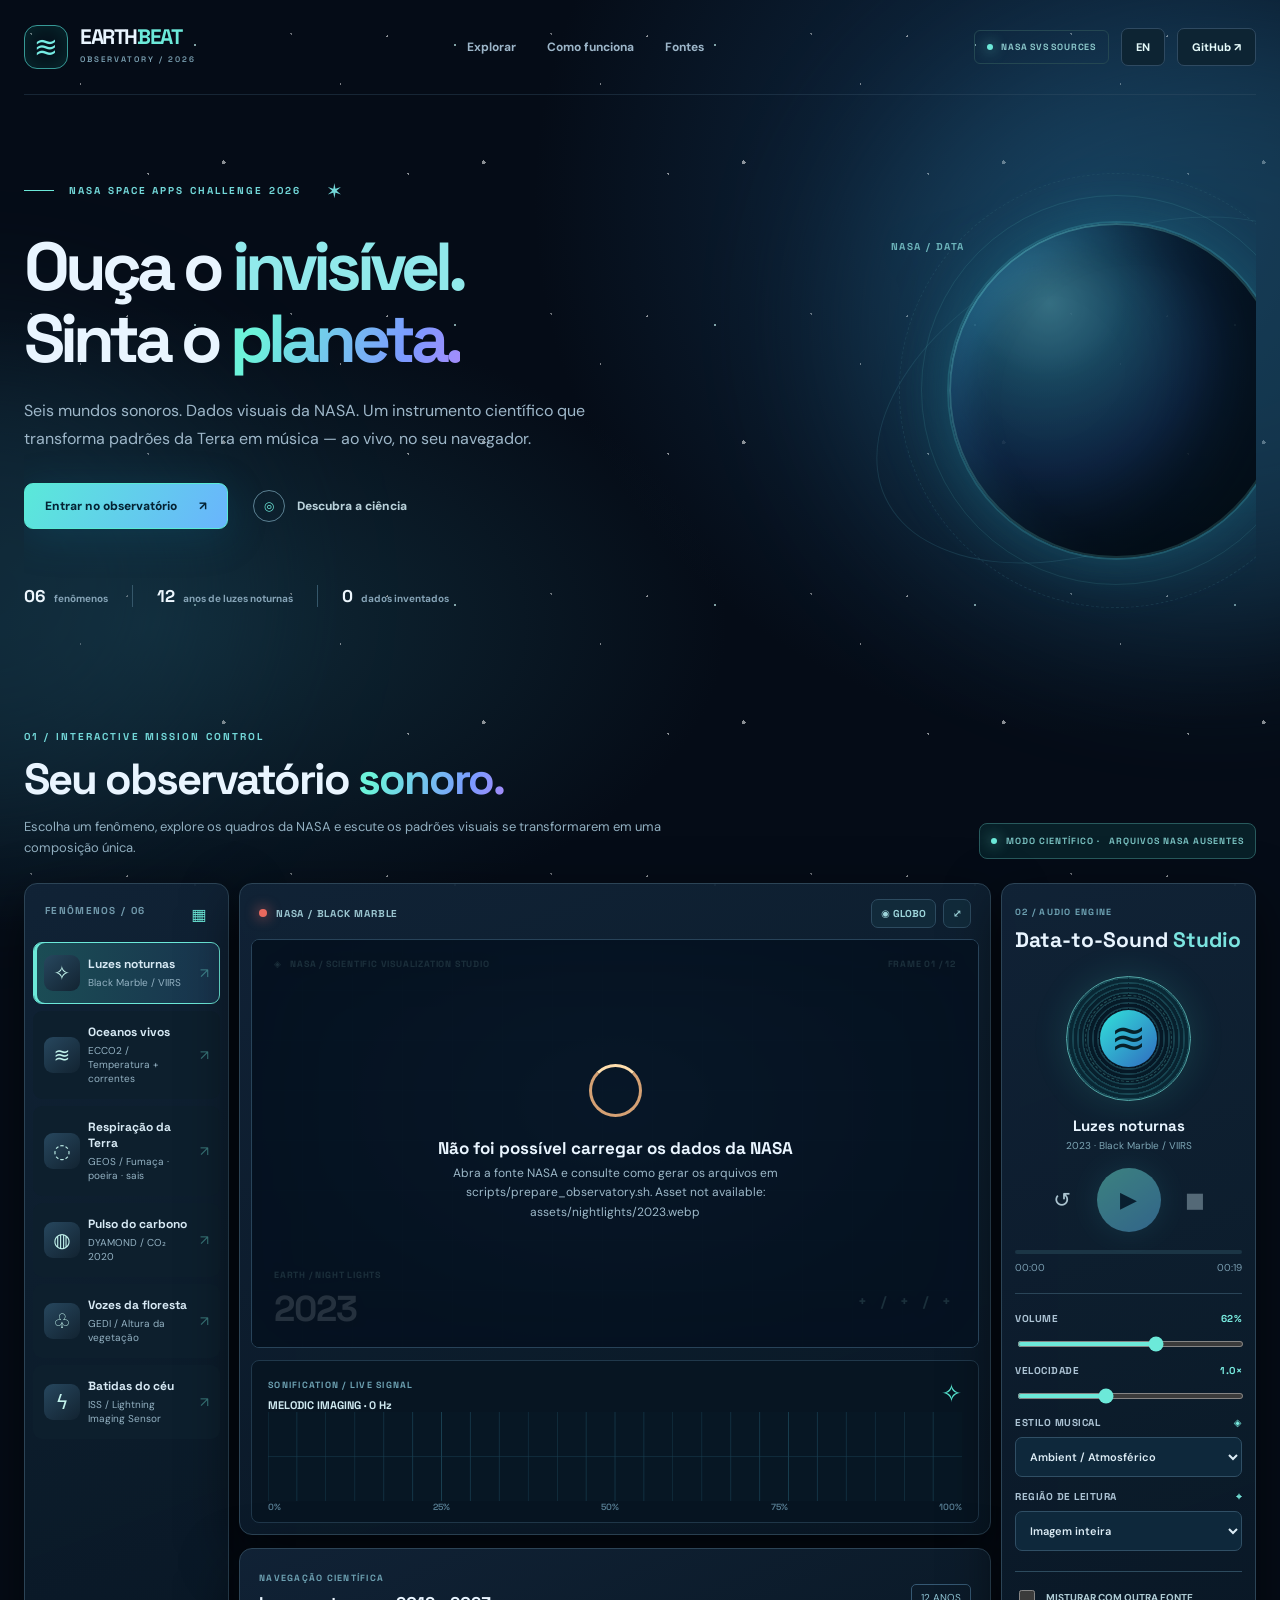
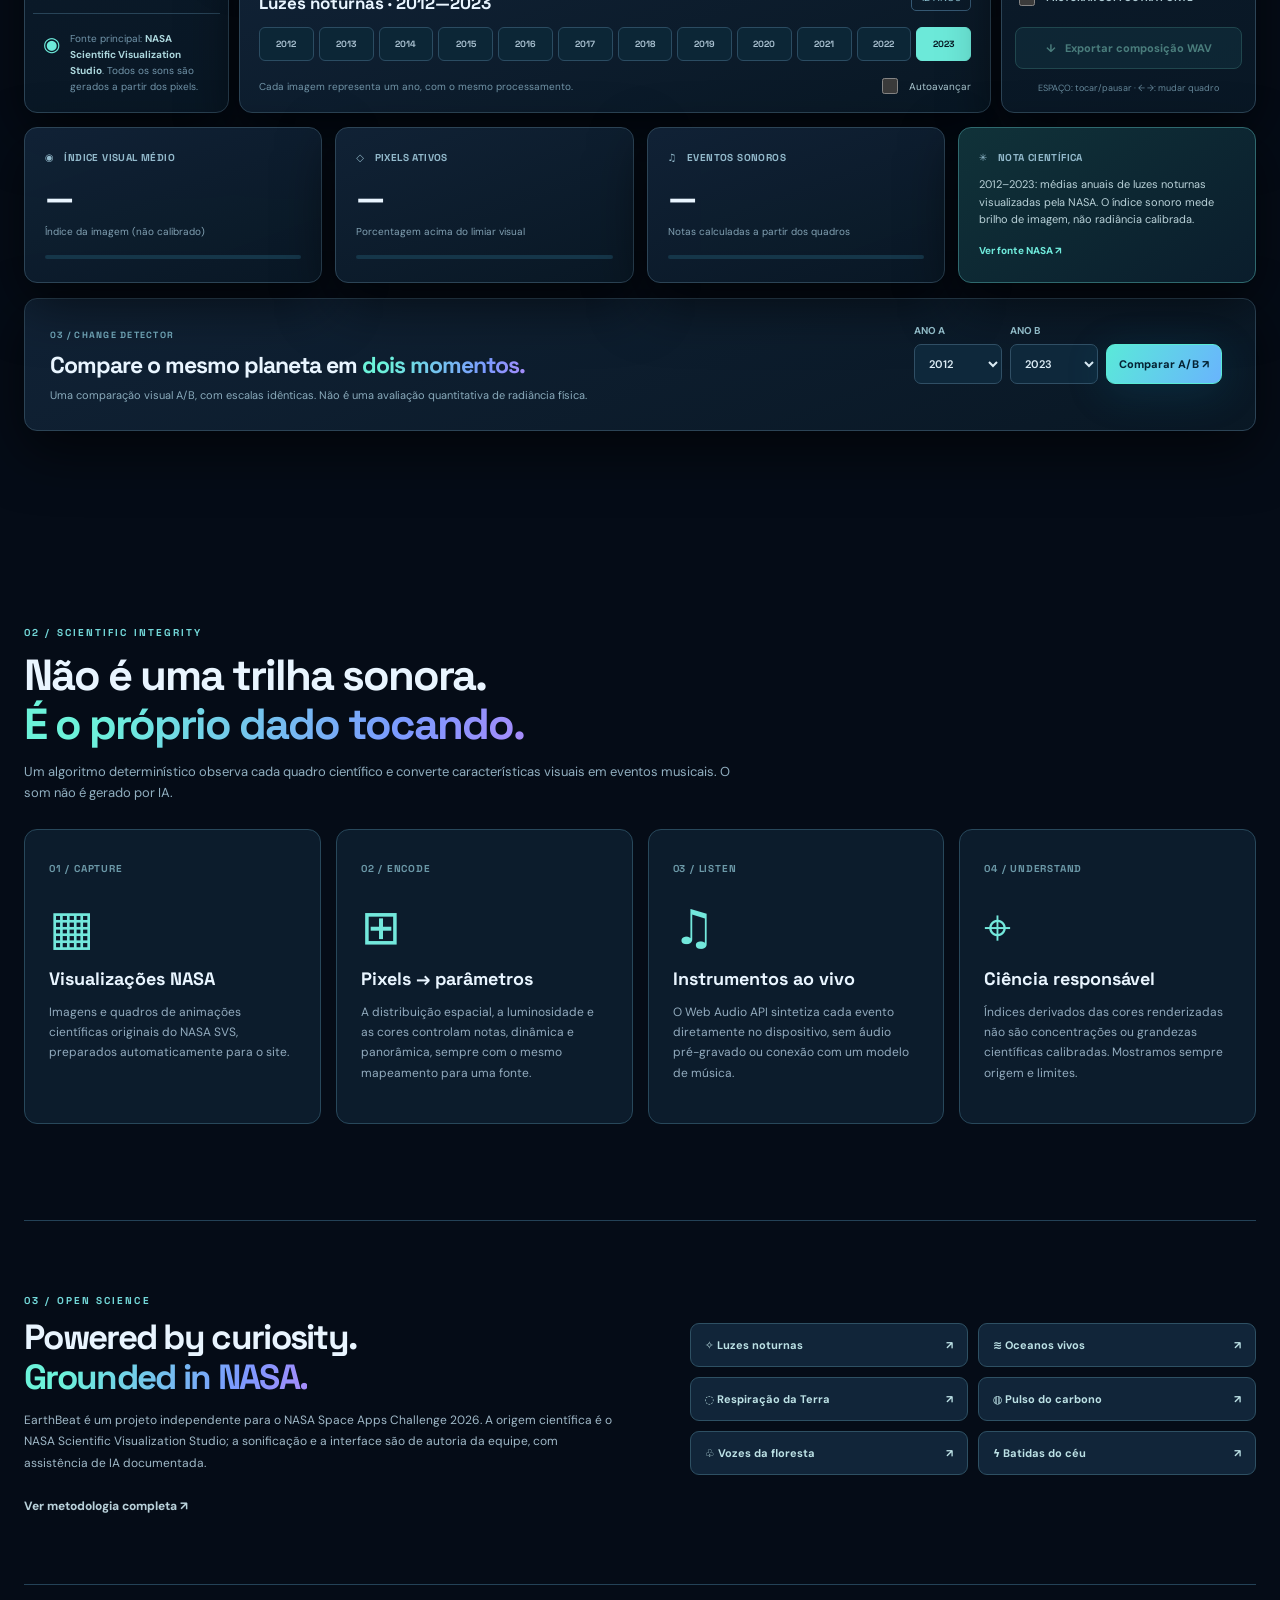
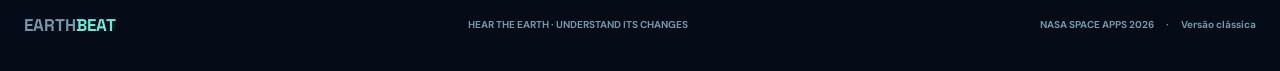
==== commit a4753650: "feat: launch EarthBeat Observatory with 6 real NASA data instruments, interactive globe, audio mixer" ====
--- a/index.html
+++ b/index.html
@@ -1,490 +1,53 @@
 <!doctype html>
 <html lang="pt-BR">
 <head>
-  <meta charset="utf-8" />
-  <meta name="viewport" content="width=device-width, initial-scale=1" />
-  <meta name="theme-color" content="#06101c" />
-  <meta name="description" content="EarthBeat transforma visualizações reais da NASA em som — explore as luzes noturnas da Terra de 2012 a 2023." />
-  
-  <style>
-@import url('https://fonts.googleapis.com/css2?family=DM+Sans:wght@400;500;600;700&family=Space+Grotesk:wght@400;500;600;700&display=swap');
-:root{color-scheme:dark;--bg:#050d17;--panel:#0a1827;--surface:#0d1d2f;--stroke:#21364a;--muted:#8294a8;--text:#eaf6ff;--cyan:#4be9de;--cyan2:#63b6ec;--violet:#8184fe;--font:'DM Sans',system-ui,-apple-system,sans-serif;--display:'Space Grotesk',system-ui,sans-serif}
-*{box-sizing:border-box}html{scroll-behavior:smooth}body{margin:0;background:var(--bg);color:var(--text);font-family:var(--font);font-size:14px;line-height:1.5;overflow-x:hidden}a{color:inherit;text-decoration:none}button,input,select{font:inherit}button{cursor:pointer}button:disabled{cursor:not-allowed;opacity:.45}button:focus-visible,input:focus-visible,select:focus-visible,a:focus-visible{outline:2px solid var(--cyan);outline-offset:4px}::selection{background:#39c9c4;color:#04131d}canvas{display:block;width:100%}.ambient{position:fixed;z-index:-1;pointer-events:none;filter:blur(35px);opacity:.35}.ambient-one{background:radial-gradient(circle,#185479 0,transparent 68%);width:750px;height:850px;right:-300px;top:-220px}.ambient-two{background:radial-gradient(circle,#28437e 0,transparent 68%);width:730px;height:700px;left:-480px;top:340px;opacity:.25}.site-shell{width:min(1296px,calc(100% - 80px));margin:auto}.topbar{height:95px;display:flex;justify-content:space-between;align-items:center;gap:25px;border-bottom:1px solid #1b3042}.brand{display:flex;align-items:center;gap:11px;font-family:var(--display);font-size:27px;font-weight:400;letter-spacing:-1.5px;line-height:1}.brand-strong{font-weight:700;color:#56e9e4}.brand small{display:block;font:700 8px var(--font);letter-spacing:2.7px;margin-top:7px;color:#6f889e}.brand-icon{display:flex;color:var(--cyan);width:44px;height:44px}.brand-icon svg{width:44px}.nav-links{display:flex;gap:40px;color:#a4b5c4;font-weight:600;font-size:12px}.nav-links a:hover{color:var(--cyan)}.top-actions{display:flex;align-items:center;gap:24px}.top-live{font-size:10px;letter-spacing:1.4px;font-weight:700;color:#a6c0d2;display:flex;align-items:center;gap:10px}.top-live i,.status-dot{width:7px;height:7px;display:inline-block;border-radius:50%;background:#39e5a3;box-shadow:0 0 13px #39e5a3}.language-button{border:1px solid #2b4556;border-radius:9px;color:#def4ff;background:#0c1b2a;padding:10px 13px;font-size:11px;font-weight:700;letter-spacing:.7px}.language-button span{color:var(--cyan);margin-left:5px}.hero{min-height:514px;padding:70px 0 65px;display:flex;align-items:center;justify-content:space-between;gap:35px}.hero-copy{width:65%;position:relative;z-index:2}.eyebrow,.section-index,.micro-label{font-size:10px;letter-spacing:2px;font-weight:700;color:#56d9d1}.eyebrow{display:flex;align-items:center;gap:13px;margin-bottom:22px}.eyebrow-line{height:1px;width:29px;background:var(--cyan)}.mini-spark{font-size:15px}.hero h1{font-family:var(--display);font-size:clamp(37px,4.55vw,65px);letter-spacing:-2.8px;font-weight:600;line-height:1.1;margin:0;max-width:810px}.hero em,.science-heading em{font-style:normal;color:var(--cyan)}.hero p{font-size:15px;color:#94abbf;max-width:580px;margin:23px 0 30px;line-height:1.8}.hero-buttons{display:flex;align-items:center;flex-wrap:wrap;gap:30px}.primary-button{background:linear-gradient(105deg,#3fefda,#60d9c4);color:#063039;font-weight:800;border-radius:9px;display:inline-flex;align-items:center;gap:35px;padding:15px 22px;box-shadow:0 14px 43px #2be9c41f}.primary-button:hover{filter:brightness(1.08)}.secondary-link{display:flex;align-items:center;gap:9px;font-weight:700;font-size:12px;color:#d7e8f6}.play-circle{display:grid;place-items:center;width:30px;height:30px;border-radius:50%;border:1px solid #4b7088;color:#53e7d8;font-size:19px}.hero-meta{display:flex;gap:27px;align-items:center;margin-top:58px}.hero-meta>div:not(.vline){display:flex;flex-direction:column;gap:4px}.hero-meta strong{font:700 20px var(--display);color:#e4fbff}.hero-meta span{font-size:11px;color:#7d93a4}.vline{height:30px;border-left:1px solid #2b4354}.hero-art{width:35%;height:360px;display:grid;place-items:center;position:relative;min-width:340px}.earth-orb{position:absolute;width:266px;height:266px;border-radius:50%;background:radial-gradient(circle at 37% 30%,#397fa0 0%,#20496f 24%,#112641 56%,#071224 81%);box-shadow:inset -33px -16px 50px #02080ec7,inset 20px 0 30px #4acbcc28,0 0 92px #1a9fb043;overflow:hidden;border:1px solid #35718490}.earth-orb:after{content:"";position:absolute;inset:0;border-radius:inherit;background:radial-gradient(ellipse at 35% 42%,transparent 20%,#000d2159 62%,#0013228c 100%),linear-gradient(150deg,transparent 18%,#72c7df3e 30%,transparent 34%,transparent 54%,#7dece63d 57%,transparent 60%);mix-blend-mode:screen}.orb-grid{position:absolute;inset:0;border-radius:50%;background:repeating-linear-gradient(0deg,transparent 0 22px,#52a8c91d 23px,#52a8c91d 24px),repeating-linear-gradient(90deg,transparent 0 24px,#6ec7ef22 25px,#6ec7ef22 26px);transform:rotate(-17deg)}.earth-pulse{position:absolute;top:48%;left:0;right:0;height:2px;background:linear-gradient(90deg,transparent,#90ffeb,#60fcff,transparent);box-shadow:0 0 27px 7px #44f4e03d;transform:rotate(-21deg)}.orb-orbit{position:absolute;width:340px;height:340px;border:1px dashed #40779654;border-radius:50%;transform:rotate(-20deg) scaleY(.76)}.orb-orbit-two{width:410px;height:410px;opacity:.4;transform:rotate(20deg) scaleY(.76)}.art-point{position:absolute;border:1px solid #2b6072;background:#081926d9;color:#6fbfc9;border-radius:5px;font:700 9px var(--display);letter-spacing:1.3px;padding:8px 10px}.p1{left:-8px;top:55px}.p2{right:4px;top:105px}.p3{right:20px;bottom:25px}.explorer{scroll-margin-top:30px}.section-heading{display:flex;align-items:end;justify-content:space-between;gap:25px;margin-bottom:28px}.section-heading h2{font:600 clamp(28px,3vw,42px)/1.12 var(--display);letter-spacing:-1.6px;margin:10px 0 7px}.section-heading p{margin:0;color:#879fb0;font-size:13px}.source-status{display:flex;align-items:center;gap:9px;background:#0d2633;border:1px solid #255466;color:#97dddf;border-radius:24px;padding:9px 12px;font-size:10px;font-weight:700;white-space:nowrap}.status-dot.loading{background:#e4ad53;box-shadow:0 0 10px #e4ad53}.status-dot.error{background:#fe7f77;box-shadow:0 0 10px #f8767d}.studio-layout{display:grid;grid-template-columns:minmax(0,1.72fr) minmax(300px,.87fr);gap:19px}.visual-column{display:flex;flex-direction:column;gap:18px;min-width:0}.map-card,.timeline-card,.controls-card,.metric-card,.science-card{border:1px solid var(--stroke);border-radius:14px;background:linear-gradient(143deg,#102236b5,#081725f5);box-shadow:0 10px 30px #00000018}.map-card{padding:18px}.map-topline{display:flex;align-items:center;justify-content:space-between;gap:10px;color:#a7bed0;font-size:9px;letter-spacing:1.55px;font-weight:700;padding:0 4px 17px}.map-topline>div{display:flex;align-items:center;gap:11px}.red-led{width:7px;height:7px;background:#fb7d79;box-shadow:0 0 10px #e46c71;border-radius:50%}.map-coordinate{color:#657d92}.map-stage{aspect-ratio:16/9;background:radial-gradient(ellipse at 48% 48%,#102c45,#020914 77%);border:1px solid #28475f;border-radius:9px;overflow:hidden;position:relative}.map-stage canvas{width:100%;height:100%;object-fit:fill}.map-vignette{pointer-events:none;position:absolute;inset:0;box-shadow:inset 0 0 90px 30px #06102177}.map-loading{position:absolute;inset:0;background:#071422e8;display:flex;align-items:center;justify-content:center;flex-direction:column;text-align:center;gap:7px;padding:20px;z-index:3}.map-loading[hidden]{display:none}.map-loading strong{font:600 14px var(--display)}.map-loading span{color:#8ea9bf;font-size:11px;max-width:310px}.loading-orbit{height:49px;width:49px;border-radius:50%;border:2px solid #19445a;border-top:2px solid var(--cyan);animation:spin 1s linear infinite;margin-bottom:13px}.import-button,.small-file-button{background:#153447;color:#7deee5;border:1px solid #367e8b;border-radius:6px;padding:8px 11px;font-size:11px;font-weight:700;margin-top:8px}.map-hud{position:absolute;inset:17px 18px auto;display:flex;justify-content:space-between;align-items:start;pointer-events:none}.hud-year{font:700 27px var(--display);letter-spacing:-1px;color:#e3f8ff;text-shadow:0 2px 12px #000}.hud-right{font:700 9px var(--display);letter-spacing:1px;color:#9cb7ce;background:#061725a8;padding:8px;border:1px solid #264a60;border-radius:4px}.hud-right i{display:inline-block;width:4px;height:4px;border-radius:50%;background:var(--cyan);margin:0 4px}.map-watermark{position:absolute;bottom:13px;right:15px;font:700 9px var(--display);letter-spacing:1.3px;color:#82a7bb96}.waveform-area{margin-top:14px;background:#061421;border:1px solid #1e374a;border-radius:8px;padding:12px 14px 8px}.wave-head,.wave-scale,.timeline-head,.panel-heading,.slider-row,.compare-top,.progress-times{display:flex;align-items:center;justify-content:space-between;gap:12px}.wave-head{font:700 9px var(--display);letter-spacing:1.3px;color:#7d9bb3}.wave-head b{color:var(--cyan);font-size:8px}.wave-head span:last-child{color:#51e4dd}.waveform-area canvas{height:68px}.wave-scale{font-size:9px;color:#55768a}.timeline-card{padding:20px 20px 17px}.timeline-head h3{font:600 27px var(--display);letter-spacing:-1px;margin:4px 0 14px}.tiny-light{color:var(--cyan);font-size:10px}.year-range{font:500 11px var(--display);letter-spacing:.4px;color:#8fa7b9}.year-range span{color:var(--cyan);margin:0 8px}.year-buttons{display:grid;grid-template-columns:repeat(12,minmax(0,1fr));gap:4px}.year-buttons button{height:37px;min-width:0;border-radius:6px;background:#0a1c2b;border:1px solid #254155;color:#93acbc;font-size:10px;font-weight:700;padding:0}.year-buttons button.active{background:#2de6cc;color:#042a31;border-color:#2de6cc;box-shadow:0 0 20px #2de6cc28}.year-buttons button:hover:not(.active){border-color:#60b8c6;color:#e9ffff}.timeline-note{display:flex;align-items:center;gap:9px;border-top:1px solid #24394b;margin-top:19px;padding-top:14px;font-size:11px;color:#8299ae}.hint-icon{font-size:16px;color:#61dfd9}.controls-card{padding:22px;height:100%}.panel-heading h3{font:600 22px var(--display);letter-spacing:-.65px;margin:6px 0 0}.panel-symbol{color:#48e2d9;border:1px solid #2d6473;border-radius:50%;width:37px;height:37px;display:grid;place-items:center;font-size:23px}.player-center{text-align:center;padding:26px 0 17px}.disc{width:132px;height:132px;margin:auto;border-radius:50%;display:grid;place-items:center;background:repeating-radial-gradient(circle at center,#142e42 0 2px,#0d2136 3px 6px),conic-gradient(from 20deg,#325b6c,#081522,#4be9de,#0b1b2a,#8184fe,#325b6c);border:1px solid #3f7886;box-shadow:0 0 55px #2bcee02b,inset 0 0 19px #8cfeff33;position:relative}.disc:before{content:"";position:absolute;inset:9px;border-radius:50%;border:1px solid #5cd1dd38}.disc.is-playing{animation:spin 7s linear infinite}.disc-inner{width:54px;height:54px;border-radius:50%;display:grid;place-items:center;background:#081829;border:1px solid #56cbcf;color:#4beaeb;box-shadow:0 0 28px #2dc6c33d}.disc-inner svg{width:34px}.track-name{font:600 17px var(--display);margin:18px 0 4px}.track-subtitle{font-size:10px;color:#789caf;letter-spacing:1.1px}.transport{display:flex;align-items:center;justify-content:center;gap:27px;margin:4px 0 19px}.transport-small{background:none;border:none;color:#b5d0e2;font-size:21px;width:32px;height:32px}.play-main{width:59px;height:59px;border-radius:50%;border:0;background:#4af0db;box-shadow:0 0 35px #3bdece50;color:#08252e;font-size:22px;display:grid;place-items:center;padding-left:4px}.progress-track{height:5px;border-radius:9px;background:#203748;overflow:hidden}.progress-fill{height:100%;width:0;background:linear-gradient(90deg,#499fff,#50eecb);border-radius:9px;transition:width .12s linear}.progress-times{font-size:10px;color:#7897a8;margin:7px 0 0}.control-divider{height:1px;background:#294053;margin:18px 0}.slider-row{font-size:12px;font-weight:600;color:#d1e4f3;margin-bottom:7px}.slider-row>span:first-child{display:flex;align-items:center;gap:9px}.slider-row svg{width:18px;height:18px;color:#81adbf}.slider-row>span:last-child{font:700 11px var(--display);color:#67dcd9}input[type=range]{width:100%;accent-color:#4be9de;cursor:pointer;margin:0 0 17px;height:5px}.select-block{display:flex;flex-direction:column;gap:7px;margin-top:3px}.select-block .micro-label{color:#8daabb;font-size:9px}select{width:100%;border:1px solid #2e4c62;border-radius:7px;padding:10px 11px;background:#102438;color:#d8e7f0;outline:none;font-size:11px}.compare-top strong{display:block;font-size:12px}.compare-top span{display:block;font-size:10px;color:#869fb0;margin-top:4px}.toggle{display:inline-flex;align-items:center;cursor:pointer}.toggle input{position:absolute;opacity:0;width:1px;height:1px}.toggle>span{display:block;width:39px;height:22px;border-radius:20px;background:#244052;position:relative;transition:background .2s}.toggle>span:before{content:"";width:15px;height:15px;background:#b1c7d3;position:absolute;top:3.5px;left:4px;border-radius:50%;transition:transform .2s}.toggle input:checked+span{background:#32beb4}.toggle input:checked+span:before{transform:translateX(16px);background:#fff}.toggle input:focus-visible+span{outline:2px solid #4be9de;outline-offset:3px}.compare-details{margin-top:17px}.compare-details[hidden]{display:none}.compare-details label{display:block;font-size:10px;color:#98b7c6;margin-bottom:7px}.compare-buttons{display:flex;gap:8px;margin-top:11px}.outline-button{background:#113245;border:1px solid #36687c;border-radius:7px;padding:8px 13px;color:#8aeee8;font-weight:700;font-size:11px;flex:1}.outline-button:hover{background:#1b4559}.delta-readout{font-size:10px;color:#9caebd;margin-top:10px}.export-btn{width:100%;margin-top:23px;padding:13px;background:#0d2839;border:1px solid #327480;border-radius:8px;color:#83f0e6;font-size:12px;font-weight:700;display:flex;justify-content:center;align-items:center;gap:10px}.export-btn:hover:not(:disabled){background:#164456}.export-btn span:first-child{font-size:19px}.shortcut-note{text-align:center;color:#6d899a;font-size:10px;margin:13px 0 0}.data-grid{display:grid;grid-template-columns:repeat(3,minmax(0,1fr));gap:17px;margin-top:18px}.metric-card{padding:19px 22px}.metric-label{display:flex;align-items:center;gap:10px;font-weight:700;font-size:11px;color:#aac0cf}.metric-icon{color:#4fe7df;font-size:20px}.metric-card strong{display:block;font:700 31px var(--display);letter-spacing:-1px;margin:14px 0 1px}.metric-card>span{font-size:10px;color:#718d9f}.metric-bar{height:3px;border-radius:8px;background:#1d3d4c;margin-top:16px;overflow:hidden}.metric-bar>div{background:linear-gradient(90deg,#427bf5,#49edce);height:100%;width:0;transition:width .35s}.error-banner{display:flex;gap:12px;flex-wrap:wrap;align-items:center;background:#2c1d26;border:1px solid #9e586c;color:#ffdce3;border-radius:9px;padding:16px;margin-top:16px;font-size:11px}.error-banner[hidden]{display:none}.error-banner strong{font-size:12px}.error-banner span{flex:1;min-width:250px}.error-banner a{text-decoration:underline}.science-section{padding:96px 0 70px;scroll-margin-top:50px}.science-heading em{color:#63e7db}.science-grid{display:grid;grid-template-columns:repeat(3,minmax(0,1fr));gap:18px}.science-card{padding:27px 26px;min-height:245px;position:relative;overflow:hidden}.science-card:after{content:"";position:absolute;right:-40px;top:-60px;height:160px;width:160px;background:radial-gradient(circle,#1c6e7863,transparent 66%)}.science-number{font:700 11px var(--display);color:#5d98a5}.science-icon{font-size:46px;color:#59e3da;font-family:var(--display);margin:15px 0 2px}.science-card h3{font:600 18px var(--display);margin:8px 0}.science-card p{font-size:12px;line-height:1.75;color:#8da8ba;margin:0;max-width:290px}.science-disclaimer{display:flex;gap:14px;border:1px solid #2c4b5b;background:#112634;border-radius:9px;margin-top:19px;padding:15px 19px;color:#a3b9c8}.science-disclaimer span{color:#63e4dc;font-size:22px;line-height:1}.science-disclaimer p{font-size:12px;line-height:1.6;margin:0}.sources-section{border-top:1px solid #1f3849;padding:54px 0 60px;display:flex;align-items:center;justify-content:space-between;gap:50px;scroll-margin-top:50px}.sources-section>div:first-child{max-width:800px}.sources-section h2{font:600 29px var(--display);margin:12px 0 9px;letter-spacing:-1px}.sources-section p{font-size:12px;line-height:1.9;color:#8fa9b8}.source-links{display:flex;gap:13px;flex-wrap:wrap;margin-top:20px}.source-links a{font-size:10px;color:#87e7e5;border:1px solid #2c6a73;padding:9px 13px;border-radius:6px;font-weight:700}.source-links a:hover{background:#123547}.source-emblem{color:#57cbc5;width:155px;height:155px;opacity:.5;flex-shrink:0}.source-emblem svg{width:100%;height:100%}.footer{border-top:1px solid #1c3042;min-height:80px;display:flex;align-items:center;justify-content:space-between;gap:10px;flex-wrap:wrap;color:#728da0;font-size:10px}.footer>span:last-child{letter-spacing:1px;font:600 9px var(--display)}.footer b{color:#52d9d8}@keyframes spin{to{transform:rotate(360deg)}}@media(max-width:1100px){.site-shell{width:min(100% - 42px,1120px)}.hero-copy{width:66%}.hero-art{min-width:240px}.earth-orb{width:220px;height:220px}.orb-orbit{width:280px;height:280px}.orb-orbit-two{width:320px;height:320px}.studio-layout{grid-template-columns:minmax(0,1.5fr) minmax(280px,.8fr)}.year-buttons{grid-template-columns:repeat(6,1fr)}}@media(max-width:850px){.topbar{height:73px}.nav-links{display:none}.top-live{display:none}.hero{padding:48px 0 45px;min-height:390px}.hero-copy{width:100%}.hero-art{display:none}.hero h1{font-size:clamp(38px,6.7vw,58px)}.hero-meta{margin-top:38px}.studio-layout{grid-template-columns:1fr}.controls-card{display:grid;grid-template-columns:1fr 1fr;column-gap:25px;align-items:start}.panel-heading,.player-center,.transport,.progress-bar,.export-btn,.shortcut-note{grid-column:1}.control-divider:first-of-type,.slider-row,input[type=range],.select-block,.compare-section{grid-column:2}.panel-heading{margin-bottom:10px}.player-center{padding:10px 0}.disc{width:100px;height:100px}.transport{margin-top:0}.controls-card>.control-divider{grid-column:2}.controls-card>.control-divider:nth-of-type(2){grid-column:2}.controls-card>.export-btn{margin-top:10px}.controls-card>.shortcut-note{margin-top:8px}.controls-card .control-divider{margin:12px 0}.data-grid{grid-template-columns:repeat(3,1fr)}.metric-card{padding:15px}.science-section{padding-top:70px}}@media(max-width:590px){.site-shell{width:calc(100% - 28px)}.brand{font-size:23px}.brand-icon,.brand-icon svg{width:39px}.topbar{gap:10px}.language-button{padding:8px 10px}.hero{padding:43px 2px 39px;min-height:auto}.hero h1{font-size:38px;line-height:1.17;letter-spacing:-1.8px}.hero p{font-size:13px;line-height:1.7}.hero-buttons{gap:20px}.primary-button{padding:13px 15px;gap:18px;font-size:12px}.secondary-link{font-size:11px}.hero-meta{gap:16px;margin-top:35px}.hero-meta strong{font-size:17px}.hero-meta span{font-size:9px}.section-heading{align-items:start;flex-direction:column;gap:14px}.section-heading h2{font-size:31px}.source-status{align-self:flex-start}.map-card{padding:10px}.map-topline{padding:5px 4px 12px;font-size:8px}.map-coordinate{font-size:8px}.map-hud{inset:10px 12px auto}.hud-year{font-size:21px}.hud-right{font-size:7px;padding:6px}.timeline-card{padding:15px}.year-buttons{grid-template-columns:repeat(6,1fr);gap:6px}.year-buttons button{font-size:10px}.controls-card{display:block;padding:20px}.player-center{padding:20px 0 15px}.disc{width:125px;height:125px}.control-divider:first-of-type{margin:18px 0}.data-grid{grid-template-columns:1fr 1fr;gap:11px}.metric-card:last-child{grid-column:1/-1}.metric-card strong{font-size:26px;margin:8px 0}.metric-card>span{font-size:9px}.metric-label{font-size:10px}.science-section{padding-top:66px;padding-bottom:45px}.science-grid{grid-template-columns:1fr;gap:12px}.science-card{min-height:auto;padding:20px}.science-icon{margin:6px 0;font-size:35px}.science-card h3{margin:4px 0}.science-card p{max-width:none}.sources-section{padding:44px 0}.source-emblem{display:none}.footer{padding:18px 0;gap:5px;flex-direction:column;align-items:flex-start}.timeline-note{font-size:10px}}@media(prefers-reduced-motion:reduce){*,*:before,*:after{scroll-behavior:auto!important;animation-duration:.001ms!important;transition-duration:.001ms!important}}
-
-</style>
-  <title>EarthBeat | Hear the Earth</title>
+<meta charset="utf-8"><meta name="viewport" content="width=device-width,initial-scale=1,viewport-fit=cover">
+<meta name="theme-color" content="#050d19">
+<meta name="description" content="EarthBeat Observatory — seis experiências sonoras construídas a partir de visualizações científicas reais da NASA. NASA Space Apps Challenge 2026.">
+<title>EarthBeat Observatory | Hear the Earth</title>
+<link rel="icon" href="assets/favicon.svg" type="image/svg+xml"><link rel="stylesheet" href="styles.css">
 </head>
 <body>
-  <div class="ambient ambient-one" aria-hidden="true"></div><div class="ambient ambient-two" aria-hidden="true"></div>
-  <div class="site-shell">
-    <header class="topbar">
-      <a class="brand" href="#inicio" aria-label="EarthBeat — início">
-        <span class="brand-icon" aria-hidden="true"><svg viewBox="0 0 48 48" fill="none"><circle cx="24" cy="24" r="17" stroke="currentColor" stroke-width="1.6"/><path d="M7 24h10l4-9 6 19 4-10h10" stroke="currentColor" stroke-width="2.5" stroke-linejoin="round" stroke-linecap="round"/><path d="M15 9c4 3 6 8 6 15s-2 12-6 15M33 9c-4 3-6 8-6 15s2 12 6 15" stroke="currentColor" stroke-width="1.2" opacity=".45"/></svg></span>
-        <span>earth<span class="brand-strong">beat</span><small>NASA SPACE APPS '26</small></span>
-      </a>
-      <nav class="nav-links" aria-label="Navegação principal"><a href="#explorar" data-i18n="navExplore">Explorar</a><a href="#ciencia" data-i18n="navScience">A ciência</a><a href="#fontes" data-i18n="navSources">Fontes</a></nav>
-      <div class="top-actions"><span class="top-live"><i></i><span data-i18n="realData">DADOS DA NASA</span></span><button id="languageBtn" class="language-button" aria-label="Switch language to English">EN <span aria-hidden="true">↗</span></button></div>
-    </header>
-
-    <main id="inicio">
-      <section class="hero">
-        <div class="hero-copy"><div class="eyebrow"><span class="eyebrow-line"></span> SCIENCE MEETS SOUND <span class="mini-spark">✳</span></div>
-          <h1 data-i18n-html="heroTitle">O planeta <em>não é silencioso.</em><br>Você só precisa <em>ouvi-lo.</em></h1>
-          <p data-i18n="heroText">Transformamos imagens reais da NASA em uma experiência musical interativa. Explore uma década de luzes noturnas e descubra os padrões da Terra através do som.</p>
-          <div class="hero-buttons"><a class="primary-button" href="#explorar"><span data-i18n="startExploring">Começar a explorar</span> <span aria-hidden="true">↗</span></a><a class="secondary-link" href="#ciencia"><span class="play-circle">▷</span> <span data-i18n="howItWorks">Como funciona</span></a></div>
-          <div class="hero-meta"><div><strong>12</strong><span data-i18n="yearsOfData">anos de dados</span></div><div class="vline"></div><div><strong>NASA</strong><span data-i18n="sourceVerified">fonte científica</span></div><div class="vline"></div><div><strong>100%</strong><span data-i18n="liveAudio">som sintetizado</span></div></div>
-        </div>
-        <div class="hero-art" aria-hidden="true"><div class="orb-orbit orb-orbit-one"></div><div class="orb-orbit orb-orbit-two"></div><div class="earth-orb"><div class="orb-grid"></div><span class="earth-pulse"></span></div><span class="art-point p1">01 / AMPLITUDE</span><span class="art-point p2">NASA / EARTH</span><span class="art-point p3">WAVEFORM 〰〰〰</span></div>
-      </section>
-
-      <section id="explorar" class="explorer" aria-labelledby="exploreHeading">
-        <div class="section-heading"><div><span class="section-index">01 / <span data-i18n="experience">EXPERIÊNCIA</span></span><h2 id="exploreHeading" data-i18n="hearTheWorld">Ouça o mundo mudar.</h2><p data-i18n="exploreSubtitle">Escolha um ano, pressione reproduzir e deixe os dados se transformarem em música.</p></div><div class="source-status" id="sourceStatus" role="status" aria-live="polite"><span class="status-dot loading"></span><span data-i18n="loadingData">Buscando dados da NASA…</span></div></div>
-
-        <div class="studio-layout">
-          <div class="visual-column">
-            <div class="map-card">
-              <div class="map-topline"><div><span class="red-led"></span><span data-i18n="satelliteView">VISUALIZAÇÃO DE SATÉLITE</span></div><span class="map-coordinate">SUOMI NPP / VIIRS</span></div>
-              <div class="map-stage" id="mapStage"><canvas id="earthCanvas" width="1280" height="720" role="img" aria-label="Visualização de luzes noturnas da NASA com scanner de sonificação"></canvas><div class="map-vignette" aria-hidden="true"></div><div class="map-loading" id="mapLoading"><div class="loading-orbit"></div><strong id="loadingTitle">Carregando dados científicos</strong><span id="loadingHelp">Procurando as imagens de luzes noturnas da NASA.</span><button id="importButton" class="import-button" data-i18n="importImage">Importar vídeo/imagens NASA</button></div><div class="map-hud"><span class="hud-year" id="hudYear">2023</span><span class="hud-right">EARTH / NIGHT LIGHTS <i></i> <span id="hudScan">00:00</span></span></div><span class="map-watermark">EARTHBEAT · SVS / NASA</span></div>
-              <div class="waveform-area"><div class="wave-head"><span>SONIFICATION SIGNAL <b>●</b></span><span id="waveValue">-- Hz</span></div><canvas id="waveCanvas" width="960" height="92" aria-hidden="true"></canvas><div class="wave-scale" aria-hidden="true"><span>0</span><span>¼</span><span>½</span><span>¾</span><span>1</span></div></div>
-            </div>
-            <div class="timeline-card"><div class="timeline-head"><div><span class="micro-label" data-i18n="timeTravel">VIAGEM NO TEMPO</span><h3 id="selectedYearHeading">2023 <span class="tiny-light">●</span></h3></div><div class="year-range">2012 <span>→</span> 2023</div></div><div id="years" class="year-buttons" role="group" aria-label="Selecionar ano"></div><div class="timeline-note"><span class="hint-icon">✦</span><span data-i18n="timelineHint">Cada ano usa uma imagem NASA diferente. O algoritmo musical permanece o mesmo.</span></div></div>
-          </div>
-
-          <aside class="control-column" aria-label="Estúdio de sonificação">
-            <div class="controls-card"><div class="panel-heading"><div><span class="micro-label" data-i18n="soundStudio">ESTÚDIO DE SOM</span><h3 data-i18n="yourEarthYourSound">Sua Terra. Seu som.</h3></div><span class="panel-symbol" aria-hidden="true">◉</span></div>
-              <div class="player-center"><div class="disc" id="disc" aria-hidden="true"><div class="disc-inner"><svg viewBox="0 0 48 48"><path d="M2 25h9l5-12 8 23 7-18 5 7h10" stroke="currentColor" stroke-width="2.5" fill="none" stroke-linecap="round" stroke-linejoin="round"/></svg></div></div><p class="track-name" data-i18n="nightLights">Night Lights Sonata</p><span id="nowPlaying" class="track-subtitle">2023 · GLOBAL</span></div>
-              <div class="transport"><button id="stopBtn" class="transport-small" title="Stop" aria-label="Parar" disabled>■</button><button id="playBtn" class="play-main" aria-label="Reproduzir" disabled>▶</button><button id="restartBtn" class="transport-small" title="Restart" aria-label="Reiniciar" disabled>↻</button></div>
-              <div class="progress-bar"><div id="progressTrack" class="progress-track" role="progressbar" aria-label="Progresso da música" aria-valuemin="0" aria-valuemax="100" aria-valuenow="0"><div id="progressFill" class="progress-fill"></div></div><div class="progress-times"><span id="elapsed">00:00</span><span id="duration">00:10</span></div></div>
-              <div class="control-divider"></div>
-              <label class="slider-row" for="volume"><span><svg viewBox="0 0 24 24"><path d="M4 9v6h4l5 4V5L8 9H4ZM17 9a5 5 0 0 1 0 6M19 6a9 9 0 0 1 0 12" fill="none" stroke="currentColor" stroke-width="1.8" stroke-linecap="round"/></svg><span data-i18n="volume">Volume</span></span><span id="volumeOutput">65%</span></label><input id="volume" type="range" min="0" max="100" value="65" aria-label="Volume" />
-              <label class="slider-row" for="speed"><span><svg viewBox="0 0 24 24"><path d="M4 16a8 8 0 1 1 16 0M12 16l5-6M8 19h8" fill="none" stroke="currentColor" stroke-width="1.8" stroke-linecap="round"/></svg><span data-i18n="speed">Velocidade</span></span><span id="speedOutput">1×</span></label><input id="speed" type="range" min="50" max="200" value="100" step="25" aria-label="Velocidade de reprodução" />
-              <div class="select-block"><label for="region" class="micro-label" data-i18n="explorationZone">REGIÃO VISUAL ANALISADA</label><select id="region"><option value="all" data-i18n="wholePlanet">Mapa completo</option><option value="west" data-i18n="westernHalf">Metade esquerda</option><option value="east" data-i18n="easternHalf">Metade direita</option><option value="center" data-i18n="centralHalf">Faixa central</option></select></div>
-              <div class="control-divider"></div><div class="compare-section"><div class="compare-top"><div><strong data-i18n="compareYears">Comparar anos</strong><span data-i18n="compareDesc">Ouça 2012 × 2023 lado a lado.</span></div><label class="toggle"><input type="checkbox" id="compareToggle" aria-label="Ativar comparação"><span></span></label></div><div id="compareDetails" class="compare-details" hidden><label for="compareYear" data-i18n="compareTo">Comparar com:</label><select id="compareYear" aria-label="Segundo ano"></select><div class="compare-buttons"><button id="listenA" class="outline-button" data-i18n="listenA">Ouvir A</button><button id="listenB" class="outline-button" data-i18n="listenB">Ouvir B</button></div><div id="deltaReadout" class="delta-readout"></div></div></div>
-              <button id="exportBtn" class="export-btn" disabled><span>↓</span> <span data-i18n="exportWav">Exportar áudio WAV</span></button>
-              <p class="shortcut-note" data-i18n="keyboardHint">Atalho: espaço para reproduzir/pausar, ← → para mudar de ano.</p>
-            </div>
-          </aside>
-        </div>
-
-        <div class="data-grid"><div class="metric-card"><div class="metric-label"><span class="metric-icon">◌</span><span data-i18n="litPixels">Pixels iluminados</span></div><strong id="metricDensity">—</strong><span data-i18n="litDescription">Fração da imagem acima do limiar</span><div class="metric-bar"><div id="densityBar"></div></div></div><div class="metric-card"><div class="metric-label"><span class="metric-icon">◈</span><span data-i18n="avgIntensity">Brilho médio</span></div><strong id="metricMean">—</strong><span data-i18n="meanDescription">Índice visual relativo (0–100)</span><div class="metric-bar"><div id="meanBar"></div></div></div><div class="metric-card"><div class="metric-label"><span class="metric-icon">✦</span><span data-i18n="peakIntensity">Pico visual</span></div><strong id="metricPeak">—</strong><span data-i18n="peakDescription">Maior intensidade encontrada</span><div class="metric-bar"><div id="peakBar"></div></div></div></div>
-        <div id="errorBanner" class="error-banner" hidden role="alert"><strong data-i18n="noData">Os dados ainda não carregaram.</strong><span data-i18n="dataFallback">Você pode carregar imagens da NASA baixadas no computador. O aplicativo nunca substitui dados ausentes por dados fictícios.</span><label class="small-file-button" for="fileImport" data-i18n="chooseFiles">Escolher imagens</label><input id="fileImport" type="file" accept="image/*,video/mp4,video/*" multiple hidden /><a href="https://svs.gsfc.nasa.gov/vis/a000000/a005200/a005276/nightlights_flat_series_stills_only_lights_2160p3_h265.mp4" target="_blank" rel="noopener" download>↓ NASA MP4 (1 MB)</a><a href="https://svs.gsfc.nasa.gov/5276/" target="_blank" rel="noopener" data-i18n="nasaSources">Ver fonte NASA ↗</a></div>
-      </section>
-
-      <section id="ciencia" class="science-section"><div class="section-heading science-heading"><div><span class="section-index">02 / <span data-i18n="methodology">METODOLOGIA</span></span><h2 data-i18n-html="scienceTitle">Quando os dados <em>ganham voz.</em></h2><p data-i18n="scienceSubtitle">Não são sons gravados no espaço. É ciência transformada em linguagem musical.</p></div></div><div class="science-grid"><article class="science-card"><span class="science-number">01 /</span><div class="science-icon">▦</div><h3 data-i18n="stepPixels">Pixels reais</h3><p data-i18n="stepPixelsDesc">As imagens de luzes noturnas da NASA são analisadas em uma grade fixa, preservando o mesmo cálculo para todos os anos.</p></article><article class="science-card"><span class="science-number">02 /</span><div class="science-icon">≋</div><h3 data-i18n="stepTransform">Dados em notas</h3><p data-i18n="stepTransformDesc">Intensidade e distribuição dos pontos iluminados determinam volume e ritmo. A posição vertical define a altura das notas.</p></article><article class="science-card"><span class="science-number">03 /</span><div class="science-icon">♫</div><h3 data-i18n="stepSound">Síntese ao vivo</h3><p data-i18n="stepSoundDesc">O navegador gera cada nota em tempo real com Web Audio. Nenhuma trilha pré-gravada é usada para representar os dados.</p></article></div><div class="science-disclaimer"><span>ⓘ</span><p data-i18n="scienceNote">Nota científica: o áudio interpreta o brilho de imagens processadas, não medições físicas calibradas. A diferença entre anos não prova, isoladamente, mudanças ambientais ou socioeconômicas. As notas são uma representação artística e acessível dos padrões visuais.</p></div></section>
-
-      <section id="fontes" class="sources-section"><div><span class="section-index">03 / <span data-i18n="transparency">TRANSPARÊNCIA</span></span><h2 data-i18n="builtOnScience">Construído sobre ciência aberta.</h2><p data-i18n="sourcesText">EarthBeat é um projeto independente do NASA Space Apps Challenge 2026. Visualizações originais: NASA Scientific Visualization Studio, Kel Elkins; dados Black Marble / VIIRS. Não é um produto endossado pela NASA.</p><div class="source-links"><a target="_blank" rel="noopener" href="https://svs.gsfc.nasa.gov/5276/">NASA SVS #5276 ↗</a><a target="_blank" rel="noopener" href="https://svs.gsfc.nasa.gov/5313/">Earth Information Center ↗</a><a target="_blank" rel="noopener" href="https://www.spaceappschallenge.org/2026/challenges/the-earth-information-jukebox/">Space Apps Challenge ↗</a></div></div><div class="source-emblem" aria-hidden="true"><svg viewBox="0 0 220 220" fill="none"><circle cx="110" cy="110" r="90" stroke="currentColor" stroke-width="1"/><circle cx="110" cy="110" r="66" stroke="currentColor" stroke-width=".6" stroke-dasharray="3 7"/><circle cx="110" cy="110" r="42" stroke="currentColor" stroke-width="1"/><path d="M14 110h54l18-40 34 84 22-44h64" stroke="currentColor" stroke-width="3"/></svg></div></section>
-    </main>
-    <footer class="footer"><span>© 2026 EarthBeat · <span data-i18n="madeFor">Feito para o NASA Space Apps Challenge</span></span><span>HEAR THE EARTH. <b>UNDERSTAND ITS CHANGES.</b></span></footer>
+<div class="universe" aria-hidden="true"><div class="nebula nebula-a"></div><div class="nebula nebula-b"></div><div class="stars"></div></div>
+<a class="skip" href="#laboratorio">Pular para o laboratório</a>
+<div class="app-shell">
+<header class="masthead">
+ <a class="logo" href="#top" aria-label="EarthBeat, início"><span class="brand-mark">≋</span><span class="brand-word">EARTH<span>BEAT</span><small>OBSERVATORY / 2026</small></span></a>
+ <nav class="topnav" aria-label="Navegação"><a href="#laboratorio">Explorar</a><a href="#metodo">Como funciona</a><a href="#fontes">Fontes</a></nav>
+ <div class="masthead-right"><span class="verified-dot"><i></i> NASA SVS SOURCES</span><button id="langBtn" class="lang-btn" aria-label="Change language">EN</button><a class="github-link" href="https://github.com/danipaises/earthbeat" target="_blank" rel="noopener">GitHub ↗</a></div>
+</header>
+<main id="top">
+<section class="intro" aria-label="Introdução"><div class="intro-copy"><p class="kicker"><span class="line"></span> NASA SPACE APPS CHALLENGE 2026 <span class="spark">✶</span></p><h1>Ouça o <span>invisível.</span><br>Sinta o <i>planeta.</i></h1><p class="intro-description">Seis mundos sonoros. Dados visuais da NASA. Um instrumento científico que transforma padrões da Terra em música — ao vivo, no seu navegador.</p><div class="intro-actions"><a class="button-primary" href="#laboratorio">Entrar no observatório <b>↗</b></a><a class="button-ghost" href="#metodo"><span>◎</span> Descubra a ciência</a></div><div class="trustline"><span><b>06</b> fenômenos</span><span><b>12</b> anos de luzes noturnas</span><span><b>0</b> dados inventados</span></div></div>
+ <div class="hero-orbit" aria-hidden="true"><div class="orbit-path outer"></div><div class="orbit-path middle"></div><div class="hero-planet"><div class="hero-planet-shine"></div></div><div class="orbit-tag one">NASA / DATA</div><div class="orbit-tag two">AUDIO / LIVE</div><div class="orbit-ring"></div></div>
+</section>
+<section class="lab-section" id="laboratorio" aria-labelledby="labTitle">
+ <div class="section-head"><div><p class="section-kicker">01 / INTERACTIVE MISSION CONTROL</p><h2 id="labTitle">Seu observatório <em>sonoro.</em></h2><p>Escolha um fenômeno, explore os quadros da NASA e escute os padrões visuais se transformarem em uma composição única.</p></div><div class="session-indicator"><i></i> MODO CIENTÍFICO · <span id="sessionState">AGUARDANDO DADOS</span></div></div>
+ <div class="main-studio">
+  <aside class="catalog-panel" aria-label="Fenômenos disponíveis"><div class="panel-minihead"><span>FENÔMENOS / 06</span><span>▦</span></div><div id="phenomena" class="phenomena-list" role="group" aria-label="Selecionar visualização NASA"></div><div class="catalog-foot"><span>◉</span><p>Fonte principal: <strong>NASA Scientific Visualization Studio</strong>. Todos os sons são gerados a partir dos pixels.</p></div></aside>
+  <div class="stage-column">
+   <div class="visual-panel"><div class="stage-head"><div class="stage-name"><span class="pulse-dot"></span><span id="stageTag">NASA / BLACK MARBLE</span></div><div class="stage-utilities"><button id="viewBtn" class="tiny-button" title="Alternar entre globo e mapa">◉ GLOBO</button><button id="fullBtn" class="tiny-button" title="Expandir visualização" aria-label="Expandir visualização">⤢</button></div></div>
+     <div class="screen" id="screen"><canvas id="spaceCanvas" width="1180" height="680" role="img" aria-label="Visualização original da NASA"></canvas><canvas id="globeCanvas" width="860" height="860" aria-hidden="true"></canvas><div class="display-vignette"></div><div class="scan-beam" id="scanBeam" aria-hidden="true"></div><div class="screen-empty" id="emptyState" role="status"><div class="loader-orb"></div><h3 id="emptyTitle">Conectando aos dados científicos</h3><p id="emptyText">Carregando visualizações originais da NASA…</p></div><div class="screen-top"><span>◈ &nbsp; NASA / SCIENTIFIC VISUALIZATION STUDIO</span><span id="frameCounter">FRAME 01 / 12</span></div><div class="screen-bottom"><div><span id="screenSeries">EARTH / NIGHT LIGHTS</span><strong id="frameLabel">2023</strong></div><span class="crosshair">+ / + / +</span></div></div>
+     <div class="signal-panel"><div class="signal-header"><div><span class="panel-eyebrow">SONIFICATION / LIVE SIGNAL</span><strong id="voiceLabel">MELODIC IMAGING · 0 Hz</strong></div><span id="moduleGlyph">♩</span></div><canvas id="signalCanvas" width="1050" height="128" aria-label="Visualização da sequência de notas" role="img"></canvas><div class="signal-axis"><span>0%</span><span>25%</span><span>50%</span><span>75%</span><span>100%</span></div></div>
+   </div>
+   <div class="time-panel"><div class="time-title"><div><span class="panel-eyebrow">NAVEGAÇÃO CIENTÍFICA</span><h3 id="seriesTitle">Luzes noturnas · 2012—2023</h3></div><span id="timeType">12 anos</span></div><div id="timeButtons" class="time-buttons" role="group" aria-label="Escolher período ou quadro"></div><div class="timeline-legend"><span id="timeExplanation">Cada quadro é um ano real de observação.</span><label class="switchline"><input type="checkbox" id="autoFrames" checked><span>Autoavançar</span></label></div></div>
   </div>
-  <script>
-/* EarthBeat — deterministic image-derived sonification, no synthetic science. */
-(function (root, factory) {
-  const api = factory();
-  if (typeof module === 'object' && module.exports) module.exports = api;
-  root.EarthBeatCore = api;
-})(typeof window !== 'undefined' ? window : globalThis, function () {
-  'use strict';
-  const W = 320, H = 180;
-  const SCALE = [0, 2, 4, 7, 9, 12, 14, 16, 19, 21, 24]; // pentatonic C
-  const clamp = (n, lo = 0, hi = 1) => Math.max(lo, Math.min(hi, Number.isFinite(n) ? n : lo));
-  const years = Array.from({ length: 12 }, (_, i) => i + 2012);
-  const luminance = (r, g, b) => (0.2126 * r + 0.7152 * g + 0.0722 * b) / 255;
-  function fromRGBA(pixels, w, h) {
-    if (!pixels || pixels.length !== w * h * 4) throw Error('Invalid RGBA dimensions');
-    const out = new Float32Array(w * h);
-    for (let i = 0; i < w * h; i++) {
-      let j = i * 4;
-      out[i] = pixels[j + 3] < 16 ? 0 : luminance(pixels[j], pixels[j + 1], pixels[j + 2]);
-    }
-    return { width: w, height: h, values: out };
-  }
-  function bounds(region) {
-    // fractions of the shown image, not claimed latitude/longitude coordinates
-    if (region === 'west') return [0, 0.5];
-    if (region === 'east') return [0.5, 1];
-    if (region === 'center') return [0.25, 0.75];
-    return [0, 1];
-  }
-  function features(grid, region = 'all') {
-    if (!grid || !grid.values) return null;
-    const [start, end] = bounds(region);
-    let a = Math.floor(start * grid.width), b = Math.ceil(end * grid.width);
-    let sum = 0, lit = 0, peak = 0, count = 0;
-    for (let x = a; x < b; x++) for (let y = 0; y < grid.height; y++) {
-      const v = grid.values[y * grid.width + x] || 0;
-      sum += v; peak = Math.max(peak, v); if (v > 0.075) lit++; count++;
-    }
-    return { mean: count ? sum / count : 0, density: count ? lit / count : 0, peak, count, sampleWidth: b - a };
-  }
-  function sequence(grid, region = 'all', steps = 88, bands = 7) {
-    if (!grid || !grid.values) return [];
-    const [start, end] = bounds(region);
-    const x0 = Math.floor(start * grid.width), x1 = Math.ceil(end * grid.width);
-    const out = [];
-    for (let tick = 0; tick < steps; tick++) {
-      const xa = x0 + Math.floor((tick / steps) * (x1 - x0));
-      const xb = x0 + Math.max(1, Math.ceil(((tick + 1) / steps) * (x1 - x0)));
-      const voices = [];
-      for (let band = 0; band < bands; band++) {
-        const ya = Math.floor((band / bands) * grid.height);
-        const yb = Math.ceil(((band + 1) / bands) * grid.height);
-        let sum = 0, litSum = 0, max = 0, count = 0, lit = 0;
-        for (let x = xa; x < Math.min(xb, grid.width); x++) for (let y = ya; y < yb; y++) {
-          const v = grid.values[y * grid.width + x] || 0;
-          sum += v; max = Math.max(max, v);
-          if (v > .075) { lit++; litSum += v; }
-          count++;
-        }
-        const density = count ? lit / count : 0;
-        const intensity = count ? sum / count : 0;
-        if (max > .065 && (density > .001 || max > .09)) {
-          // Note from upper/lower bands; loudness from measured image intensity.
-          const midi = 48 + SCALE[Math.min(SCALE.length - 1, Math.floor((bands - band - 1) / bands * 10))];
-          const hz = 440 * Math.pow(2, (midi - 69) / 12);
-          const amplitude = clamp(Math.sqrt(intensity * .92 + density * .24) * .46, .018, .26);
-          voices.push({ hz, amplitude, pan: clamp(((xa + xb) / 2 / grid.width) * 2 - 1, -1, 1), intensity, density, band });
-        }
-      }
-      out.push(voices);
-    }
-    return out;
-  }
-  function compare(a, b) {
-    if (!a || !b) return null;
-    return { meanDelta: b.mean - a.mean, densityDelta: b.density - a.density, peakDelta: b.peak - a.peak };
-  }
-  return { W, H, years, clamp, luminance, fromRGBA, features, sequence, compare, bounds };
-});
-
-</script>
-<script>
-/* EarthBeat — interactive NASA sonification studio. Vanilla JS; no build steps. */
-(function () {
-'use strict';
-const C = window.EarthBeatCore;
-const $ = (id) => document.getElementById(id);
-const ctx = $('earthCanvas').getContext('2d', { alpha: false });
-const wctx = $('waveCanvas').getContext('2d', { alpha: false });
-const TIFF_ROOT = 'https://svs.gsfc.nasa.gov/vis/a000000/a005200/a005276/frames/7680x4320_16x9_3p/nightlights_flat_2012-2023_only_lights/';
-const VIDEO_URL = 'https://svs.gsfc.nasa.gov/vis/a000000/a005200/a005276/nightlights_flat_series_stills_only_lights_2160p3_h265.mp4';
-const STEP_COUNT = 88;
-const cache = new Map();
-const state = { year: 2023, listeningYear: 2023, compareYear: 2012, region: 'all', current: null, other: null, playing: false, step: 0, volume: .65, speed: 1, timer: null, context: null, compressor: null, master: null, sourceSequence: [], language: 'pt', compare: false, loadToken: 0, error: false, lastTick: 0 };
-const texts = {
-  pt: {
-    navExplore:'Explorar',navScience:'A ciência',navSources:'Fontes',realData:'DADOS DA NASA',
-    heroTitle:'O planeta <em>não é silencioso.</em><br>Você só precisa <em>ouvi-lo.</em>',heroText:'Transformamos imagens reais da NASA em uma experiência musical interativa. Explore uma década de luzes noturnas e descubra os padrões da Terra através do som.',startExploring:'Começar a explorar',howItWorks:'Como funciona',yearsOfData:'anos de dados',sourceVerified:'fonte científica',liveAudio:'som sintetizado',experience:'EXPERIÊNCIA',hearTheWorld:'Ouça o mundo mudar.',exploreSubtitle:'Escolha um ano, pressione reproduzir e deixe os dados se transformarem em música.',loadingData:'Buscando dados da NASA…',ready:'IMAGEM NASA CARREGADA',failed:'DADOS NÃO DISPONÍVEIS',local:'ARQUIVO NASA LOCAL',satelliteView:'VISUALIZAÇÃO DE SATÉLITE',importImage:'Importar vídeo/imagens NASA',timeTravel:'VIAGEM NO TEMPO',timelineHint:'Cada ano usa uma imagem NASA diferente. O algoritmo musical permanece o mesmo.',soundStudio:'ESTÚDIO DE SOM',yourEarthYourSound:'Sua Terra. Seu som.',nightLights:'Night Lights Sonata',volume:'Volume',speed:'Velocidade',explorationZone:'REGIÃO VISUAL ANALISADA',wholePlanet:'Mapa completo',westernHalf:'Metade esquerda',easternHalf:'Metade direita',centralHalf:'Faixa central',compareYears:'Comparar anos',compareDesc:'Ouça dois períodos lado a lado.',compareTo:'Comparar com:',listenA:'Ouvir A',listenB:'Ouvir B',exportWav:'Exportar áudio WAV',keyboardHint:'Atalho: espaço para reproduzir/pausar, ← → para mudar de ano.',litPixels:'Pixels iluminados',litDescription:'Fração da imagem acima do limiar',avgIntensity:'Brilho médio',meanDescription:'Índice visual relativo (0–100)',peakIntensity:'Pico visual',peakDescription:'Maior intensidade encontrada',noData:'Os dados ainda não carregaram.',dataFallback:'Você pode importar o vídeo NASA original (MP4) ou imagens anuais baixadas. Nunca substituímos dados ausentes por dados fictícios.',chooseFiles:'Importar vídeo ou imagens',nasaSources:'Ver fonte NASA ↗',methodology:'METODOLOGIA',scienceTitle:'Quando os dados <em>ganham voz.</em>',scienceSubtitle:'Não são sons gravados no espaço. É ciência transformada em linguagem musical.',stepPixels:'Pixels reais',stepPixelsDesc:'As imagens de luzes noturnas da NASA são analisadas em uma grade fixa, preservando o mesmo cálculo para todos os anos.',stepTransform:'Dados em notas',stepTransformDesc:'Intensidade e distribuição dos pontos iluminados determinam volume e ritmo. A posição vertical define a altura das notas.',stepSound:'Síntese ao vivo',stepSoundDesc:'O navegador gera cada nota em tempo real com Web Audio. Nenhuma trilha pré-gravada é usada para representar os dados.',scienceNote:'Nota científica: o áudio interpreta o brilho de imagens processadas, não medições físicas calibradas. A diferença entre anos não prova, isoladamente, mudanças ambientais ou socioeconômicas. As notas são uma representação artística e acessível dos padrões visuais.',transparency:'TRANSPARÊNCIA',builtOnScience:'Construído sobre ciência aberta.',sourcesText:'EarthBeat é um projeto independente do NASA Space Apps Challenge 2026. Visualizações originais: NASA Scientific Visualization Studio, Kel Elkins; dados Black Marble / VIIRS. Não é um produto endossado pela NASA.',madeFor:'Feito para o NASA Space Apps Challenge',loadingTitle:'Carregando dados científicos',loadingHelp:'Procurando as imagens de luzes noturnas da NASA.',errorTitle:'Não foi possível carregar a imagem',errorHelp:'Importe o vídeo original da NASA ou execute scripts/prepare_nasa.sh no Ubuntu.',analyzing:'Analisando pixels reais…',progress:'Progresso da sonificação',readyYear:'Pronto para ouvir',trackStatus:'REGIÃO GLOBAL',noComparison:'Carregue os dois anos para comparar.',compareDelta:'Mudança do índice visual',downloadDone:'WAV exportado',unsupported:'Seu navegador não suporta este recurso.',importVideo:'Extraindo 12 quadros anuais do vídeo NASA…',importCount:'Arquivos importados:',unknownYear:'Nome de imagem sem ano (2012–2023):',srcProxy:'imagem NASA via proxy',srcLocal:'imagem NASA local',
-  },
-  en: {
-    navExplore:'Explore',navScience:'The science',navSources:'Sources',realData:'NASA DATA',
-    heroTitle:'The planet <em>is not silent.</em><br>You just need to <em>listen.</em>',heroText:'We turn real NASA imagery into an interactive musical experience. Explore a decade of nighttime lights and discover Earth’s patterns through sound.',startExploring:'Start exploring',howItWorks:'How it works',yearsOfData:'years of imagery',sourceVerified:'scientific source',liveAudio:'synthesized audio',experience:'EXPERIENCE',hearTheWorld:'Hear the world change.',exploreSubtitle:'Choose a year, press play, and let the imagery turn into music.',loadingData:'Fetching NASA imagery…',ready:'NASA IMAGE LOADED',failed:'DATA UNAVAILABLE',local:'LOCAL NASA FILE',satelliteView:'SATELLITE VISUALIZATION',importImage:'Import NASA video/images',timeTravel:'TIME TRAVEL',timelineHint:'Every year uses a different NASA image. The musical mapping stays fixed.',soundStudio:'SOUND STUDIO',yourEarthYourSound:'Your Earth. Your sound.',nightLights:'Night Lights Sonata',volume:'Volume',speed:'Playback speed',explorationZone:'ANALYZED IMAGE REGION',wholePlanet:'Full image',westernHalf:'Left half',easternHalf:'Right half',centralHalf:'Middle band',compareYears:'Compare years',compareDesc:'Hear two years side by side.',compareTo:'Compare with:',listenA:'Listen to A',listenB:'Listen to B',exportWav:'Export WAV audio',keyboardHint:'Shortcuts: Space to play/pause, ← → to change year.',litPixels:'Lit pixels',litDescription:'Fraction of image above threshold',avgIntensity:'Average brightness',meanDescription:'Relative visual index (0–100)',peakIntensity:'Peak intensity',peakDescription:'Brightest pixel detected',noData:'The data has not loaded yet.',dataFallback:'Import the original NASA video (MP4) or downloaded annual images. Missing data is never replaced with invented values.',chooseFiles:'Import video or images',nasaSources:'See NASA source ↗',methodology:'METHODOLOGY',scienceTitle:'When data <em>finds its voice.</em>',scienceSubtitle:'These are not sounds recorded in space. This is science translated into a musical language.',stepPixels:'Real pixels',stepPixelsDesc:'NASA nighttime lights images are sampled on a fixed grid, using the same analysis for every year.',stepTransform:'Data into notes',stepTransformDesc:'Intensity and distribution of lit pixels control volume and rhythm. Vertical location controls pitch.',stepSound:'Live synthesis',stepSoundDesc:'The browser synthesizes notes in real time using Web Audio. No prerecorded soundtrack represents the data.',scienceNote:'Science note: sound reflects brightness in processed images, not calibrated physical measurements. Differences between years alone do not prove environmental or socioeconomic change. Musical notes provide an artistic, accessible interpretation of visual patterns.',transparency:'TRANSPARENCY',builtOnScience:'Built on open science.',sourcesText:'EarthBeat is an independent project for NASA Space Apps Challenge 2026. Original visualization: NASA Scientific Visualization Studio, Kel Elkins; Black Marble / VIIRS data. Not endorsed by NASA.',madeFor:'Made for NASA Space Apps Challenge',loadingTitle:'Loading scientific imagery',loadingHelp:'Looking for NASA nighttime light imagery.',errorTitle:'Unable to load the image',errorHelp:'Import the original NASA video or run scripts/prepare_nasa.sh on Ubuntu.',analyzing:'Analyzing real pixels…',progress:'Sonification progress',readyYear:'Ready to listen',trackStatus:'FULL IMAGE',noComparison:'Load both years to compare.',compareDelta:'Change in visual index',downloadDone:'WAV exported',unsupported:'Your browser does not support this feature.',importVideo:'Extracting 12 annual frames from NASA video…',importCount:'Files imported:',unknownYear:'No year in image filename (2012–2023):',srcProxy:'NASA image via proxy',srcLocal:'local NASA image',
-  }
-};
-function tr(key){return texts[state.language][key] || key;}
-function applyLanguage(){
-  document.documentElement.lang = state.language === 'pt' ? 'pt-BR' : 'en';
-  document.querySelectorAll('[data-i18n]').forEach(el=>{ const t=tr(el.dataset.i18n);if(t)el.textContent=t; });
-  document.querySelectorAll('[data-i18n-html]').forEach(el=>{const t=tr(el.dataset.i18nHtml);if(t)el.innerHTML=t;});
-  $('languageBtn').innerHTML = state.language === 'pt' ? 'EN <span aria-hidden="true">↗</span>' : 'PT <span aria-hidden="true">↗</span>';
-  $('languageBtn').setAttribute('aria-label',state.language === 'pt'?'Switch language to English':'Mudar idioma para português');
-  updateStatus(); updatePlaybackText(); updateDelta();
-}
-function sec(s){let n=Math.floor(s);return `${String(Math.floor(n/60)).padStart(2,'0')}:${String(n%60).padStart(2,'0')}`;}
-function renderYears(){
-  $('years').replaceChildren(); $('compareYear').replaceChildren();
-  C.years.forEach(year => {
-    const b=document.createElement('button');b.type='button';b.textContent=String(year).slice(-2);b.title=String(year);
-    b.setAttribute('aria-label',String(year));b.setAttribute('aria-pressed',year===state.year?'true':'false');
-    b.classList.toggle('active',year===state.year);b.addEventListener('click',()=>selectYear(year)); $('years').appendChild(b);
-    const o=document.createElement('option');o.value=String(year);o.textContent=year;$('compareYear').appendChild(o);
-  });
-  $('compareYear').value=String(state.compareYear);
-  $('selectedYearHeading').innerHTML=String(state.year)+' <span class="tiny-light">●</span>';
-  $('hudYear').textContent=String(state.year);
-}
-function showLoading(msg){$('mapLoading').hidden=false;$('loadingTitle').textContent=msg || tr('loadingTitle');$('loadingHelp').textContent=tr('loadingHelp');$('importButton').hidden=false;}
-function hideLoading(){$('mapLoading').hidden=true;$('errorBanner').hidden=true;state.error=false;}
-function showError(msg){state.error=true;$('mapLoading').hidden=false;$('loadingTitle').textContent=tr('errorTitle');$('loadingHelp').textContent=msg||tr('errorHelp');$('importButton').hidden=false;$('errorBanner').hidden=false;updateStatus();}
-function updateStatus(){
- const dot=$('sourceStatus').querySelector('.status-dot');
- dot.classList.toggle('loading',!state.current&&!state.error);
- dot.classList.toggle('error',state.error);
- $('sourceStatus').querySelector('span:last-child').textContent = state.error?tr('failed'):state.current?(state.current.origin==='local'||state.current.origin==='import'?tr('local'):tr('ready')):tr('loadingData');
-}
-function loadRawImage(url,ms=16000){return new Promise((resolve,reject)=>{
-  const img=new Image();let done=false;
-  const timer=setTimeout(()=>fail(new Error('Image timeout')),ms);
-  function fail(e){if(done)return;done=true;clearTimeout(timer);img.onload=img.onerror=null;reject(e);}
-  img.onload=()=>{if(done)return;done=true;clearTimeout(timer);resolve(img);};
-  img.onerror=()=>fail(new Error('Image failed: '+url.slice(0,96)));
-  img.crossOrigin='anonymous';img.src=url;
-});}
-function analyzeImage(img){
-  const c=document.createElement('canvas');c.width=C.W;c.height=C.H;
-  const x=c.getContext('2d',{willReadFrequently:true});x.drawImage(img,0,0,C.W,C.H);
-  return C.fromRGBA(x.getImageData(0,0,C.W,C.H).data,C.W,C.H);
-}
-function buildData(img,origin){return {image:img,grid:analyzeImage(img),origin};}
-function loadYear(year){
-  if(cache.has(year))return Promise.resolve(cache.get(year));
-  const local=`assets/nightlights/${year}.webp`;
-  const original=TIFF_ROOT+`nightlights_flat_series_stills_8k_only_lights.${year}.tif`;
-  const proxied='https://wsrv.nl/?url='+encodeURIComponent(original)+'&w=1440&output=webp&q=82';
-  return loadRawImage(local,4500).then(img=>buildData(img,'local')).catch(()=>loadRawImage(proxied,30000).then(img=>buildData(img,'proxy'))).then(data=>{
-    cache.set(year,data);return data;
-  });
-}
-async function selectYear(year){
-  if(!C.years.includes(year))return;
-  stopPlayback(); state.year=year;state.listeningYear=year;state.current=null;state.other=null;
-  const token=++state.loadToken;state.error=false;
-  renderYears(); resetMetrics();showLoading();updateStatus();
-  try {const data=await loadYear(year);if(token!==state.loadToken)return;state.current=data;state.listeningYear=year;hideLoading();updateMetrics();updatePlaybackText();updateSequence();updateStatus();render();
-    if(state.compare)await loadCompare();
-  } catch(e){if(token!==state.loadToken)return;console.warn('NASA image unavailable:',e.message);showError(tr('errorHelp'));updateTransport();}
-}
-async function loadCompare(){
- if(!state.current)return;const year=state.compareYear;const token=state.loadToken;
- if(year===state.year){state.other=state.current;updateDelta();return;}
- try{const data=await loadYear(year);if(token!==state.loadToken)return;state.other=data;updateDelta();render();}
- catch(e){state.other=null;updateDelta();console.warn('Comparison image unavailable',e);}
-}
-function resetMetrics(){['metricDensity','metricMean','metricPeak'].forEach(k=>$(k).textContent='—');['densityBar','meanBar','peakBar'].forEach(k=>$(k).style.width='0%');updateTransport();}
-function updateMetrics(){
- const f=C.features(state.current?.grid,state.region);if(!f){resetMetrics();return;}
- $('metricDensity').textContent=(f.density*100).toFixed(1)+'%';
- $('metricMean').textContent=(f.mean*100).toFixed(1);
- $('metricPeak').textContent=(f.peak*100).toFixed(1);
- $('densityBar').style.width=(f.density*100)+'%';$('meanBar').style.width=(f.mean*100)+'%';$('peakBar').style.width=(f.peak*100)+'%';
- $('earthCanvas').setAttribute('aria-label', `${state.year}, ${tr('litPixels')}: ${(f.density*100).toFixed(1)}%; ${tr('avgIntensity')}: ${(f.mean*100).toFixed(1)} / 100`);
- updateDelta();updateTransport();
-}
-function updateDelta(){
- if(!state.compare||!state.current||!state.other){$('deltaReadout').textContent=tr('noComparison');return;}
- const a=C.features(state.current.grid,state.region),b=C.features(state.other.grid,state.region);
- const delta=C.compare(a,b),pct=delta.meanDelta*100;
- $('deltaReadout').textContent=`${tr('compareDelta')}: ${pct>=0?'+':''}${pct.toFixed(2)} / 100 (${state.compareYear} − ${state.year})`;
-}
-function updatePlaybackText(){
- $('nowPlaying').textContent=`${state.listeningYear} · ${state.region==='all'?'GLOBAL':state.region.toUpperCase()}`;
-}
-function updateSequence(){
- const data=cache.get(state.listeningYear)||state.current;
- state.sourceSequence=data?C.sequence(data.grid,state.region,STEP_COUNT):[];
- $('duration').textContent=sec(STEP_COUNT*interval()/1000);
- updateTransport();
-}
-function interval(){return 112/state.speed;}
-function updateTransport(){
- const ok=Boolean(state.current&&!state.error);
- ['playBtn','stopBtn','restartBtn','exportBtn'].forEach(id=>$(id).disabled=!ok);
- $('playBtn').textContent=state.playing?'Ⅱ':'▶';
- $('playBtn').setAttribute('aria-label',state.playing?(state.language==='pt'?'Pausar':'Pause'):(state.language==='pt'?'Reproduzir':'Play'));
- $('disc').classList.toggle('is-playing',state.playing);
- $('progressFill').style.width=(100*state.step/STEP_COUNT)+'%';
- $('progressTrack').setAttribute('aria-valuenow',Math.round(100*state.step/STEP_COUNT));
- $('elapsed').textContent=sec(state.step*interval()/1000);
-}
-function setupAudio(){
- if(state.context)return state.context;
- const Audio=window.AudioContext||window.webkitAudioContext;
- if(!Audio)throw Error(tr('unsupported'));
- const ac=new Audio();const compressor=ac.createDynamicsCompressor();
- compressor.threshold.value=-17;compressor.knee.value=18;compressor.ratio.value=7;
- compressor.attack.value=.003;compressor.release.value=.16;
- const master=ac.createGain();master.gain.value=state.volume;
- compressor.connect(master);master.connect(ac.destination);
- state.context=ac;state.compressor=compressor;state.master=master;
- return ac;
-}
-function synthVoice(ac,receiver,voice,when,duration){
- let osc=ac.createOscillator(),gain=ac.createGain();
- osc.type='sine';osc.frequency.setValueAtTime(voice.hz,when);
- const amp=Math.max(.005,voice.amplitude*.85);
- gain.gain.setValueAtTime(.0001,when);
- gain.gain.exponentialRampToValueAtTime(amp,when+.018);
- gain.gain.exponentialRampToValueAtTime(.0001,when+duration);
- osc.connect(gain);
- if(typeof ac.createStereoPanner==='function') {const p=ac.createStereoPanner();p.pan.setValueAtTime(voice.pan,when);gain.connect(p);p.connect(receiver);} else gain.connect(receiver);
- osc.start(when);osc.stop(when+duration+.012);
-}
-function playStep(){
- if(!state.playing)return;
- if(state.step>=STEP_COUNT){pausePlayback();state.step=STEP_COUNT;updateTransport();return;}
- const ac=state.context;
- const voices=state.sourceSequence[state.step]||[];
- // Fixed data-driven voices: no invented melody notes when image is dark.
- if(ac&&ac.state==='running')for(const voice of voices)synthVoice(ac,state.compressor,voice,ac.currentTime+.006,Math.min(.24,interval()/1000*.88));
- $('waveValue').textContent=voices.length?`${Math.round(voices[0].hz)} Hz`:'— Hz';
- state.step++;updateTransport();render();
-}
-async function startPlayback(){
- if(!state.current)return;
- try{
-   const ac=setupAudio();await ac.resume();
-   state.master.gain.cancelScheduledValues(ac.currentTime);state.master.gain.setTargetAtTime(state.volume,ac.currentTime,.012);
-   if(state.step>=STEP_COUNT)state.step=0;
-   if(!state.sourceSequence.length)updateSequence();
-   state.playing=true;updateTransport();
-   if(state.timer!==null)clearInterval(state.timer);
-   playStep();state.timer=window.setInterval(playStep,interval());
- }catch(err){console.error(err);alert(err.message);}
-}
-function pausePlayback(){
- state.playing=false;if(state.timer!==null){clearInterval(state.timer);state.timer=null;}
- if(state.context&&state.master){let at=state.context.currentTime;state.master.gain.cancelScheduledValues(at);state.master.gain.setTargetAtTime(0,at,.007);}
- updateTransport();
-}
-function stopPlayback(){pausePlayback();state.step=0;$('waveValue').textContent='— Hz';updateTransport();render();}
-function restartPlayback(){stopPlayback();startPlayback();}
-function background(){
- const W=1280,H=720;
- const grad=ctx.createLinearGradient(0,0,W,H);grad.addColorStop(0,'#081b2d');grad.addColorStop(1,'#020913');ctx.fillStyle=grad;ctx.fillRect(0,0,W,H);
- ctx.lineWidth=.7;ctx.strokeStyle='#3e8ca42e';
- for(let x=0;x<W;x+=80){ctx.beginPath();ctx.moveTo(x,0);ctx.lineTo(x,H);ctx.stroke();}
- for(let y=0;y<H;y+=80){ctx.beginPath();ctx.moveTo(0,y);ctx.lineTo(W,y);ctx.stroke();}
-}
-function render(){
- background();const A=state.current?.image, B=state.other?.image;
- if(A){
-  if(state.compare&&B){
-    ctx.save();ctx.beginPath();ctx.rect(0,0,640,720);ctx.clip();ctx.drawImage(A,0,0,1280,720);ctx.restore();
-    ctx.save();ctx.beginPath();ctx.rect(640,0,640,720);ctx.clip();ctx.drawImage(B,0,0,1280,720);ctx.restore();
-    ctx.fillStyle='#62f6e9';ctx.fillRect(639,0,2,720);
-    ctx.font='600 16px monospace';ctx.fillStyle='#e4ffff';ctx.fillText(String(state.year),90,680);ctx.fillText(String(state.compareYear),1130,680);
-  } else ctx.drawImage(A,0,0,1280,720);
- }
- if(A){
-  const range=C.bounds(state.region);
-  if(range[0]>0||range[1]<1){
-    ctx.fillStyle='#000d19b5';ctx.fillRect(0,0,range[0]*1280,720);ctx.fillRect(range[1]*1280,0,(1-range[1])*1280,720);
-    ctx.strokeStyle='#60f4df';ctx.lineWidth=2;ctx.strokeRect(range[0]*1280+1,5,(range[1]-range[0])*1280-2,710);
-  }
-  const [lo,hi]=range; const x=(lo+(state.step/STEP_COUNT)*(hi-lo))*1280;
-  ctx.save();ctx.globalCompositeOperation='screen';
-  let line=ctx.createLinearGradient(x-80,0,x+24,0);line.addColorStop(0,'#2ce9df00');line.addColorStop(.72,'#4df4dd44');line.addColorStop(1,'#59fff700');
-  ctx.fillStyle=line;ctx.fillRect(x-80,0,104,720);
-  ctx.fillStyle='#66ffea';ctx.shadowColor='#5be8d6';ctx.shadowBlur=22;ctx.fillRect(Math.max(0,x-1),0,2,720);
-  ctx.restore();
- }
- drawWave();$('hudScan').textContent=sec(state.step*interval()/1000);
-}
-function drawWave(){
- const W=960,H=92;wctx.fillStyle='#061421';wctx.fillRect(0,0,W,H);
- wctx.strokeStyle='#1f3b51';wctx.lineWidth=1;
- for(let x=0;x<W;x+=W/24){wctx.beginPath();wctx.moveTo(x,0);wctx.lineTo(x,H);wctx.stroke();}
- wctx.strokeStyle='#183e4e';wctx.beginPath();wctx.moveTo(0,H/2);wctx.lineTo(W,H/2);wctx.stroke();
- if(!state.current)return;
- const seq=state.sourceSequence.length?state.sourceSequence:C.sequence(state.current.grid,state.region,STEP_COUNT);
- const metrics=seq.map(group=>group.reduce((v,g)=>v+g.amplitude,0));
- wctx.beginPath();wctx.strokeStyle='#54eee2';wctx.lineWidth=2;wctx.shadowBlur=9;wctx.shadowColor='#29c8da';
- for(let x=0;x<W;x+=2){const tick=Math.floor(x/W*STEP_COUNT),a=(metrics[tick]||0);const sy=H/2+Math.sin(x*.04)*a*39+Math.sin(x*.13+tick)*a*14;
- if(x===0)wctx.moveTo(x,sy);else wctx.lineTo(x,sy);
- }wctx.stroke();wctx.shadowBlur=0;
- wctx.fillStyle='#5bffff';wctx.fillRect((state.step/STEP_COUNT)*W,0,2,H);
-}
-async function chooseListen(year){
- if(!C.years.includes(year))return;
- pausePlayback();state.step=0;
- try{if(!cache.has(year)){showLoading(tr('loadingTitle'));await loadYear(year);hideLoading();}
- state.listeningYear=year;updateSequence();updatePlaybackText();await startPlayback();}
- catch(e){showError(tr('errorHelp'));}
-}
-function exportWAV(){
- if(!state.current)return;
- const Audio=window.OfflineAudioContext||window.webkitOfflineAudioContext;
- if(!Audio){alert(tr('unsupported'));return;}
- const btn=$('exportBtn');btn.disabled=true;btn.textContent='Rendering…';
- (async()=>{
-  try{
-   const sr=22050, dt=interval()/1000, duration=dt*STEP_COUNT+.25;
-   const offline=new Audio(2,Math.ceil(duration*sr),sr);
-   const compressor=offline.createDynamicsCompressor();compressor.threshold.value=-17;compressor.ratio.value=7;
-   const master=offline.createGain();master.gain.value=state.volume;compressor.connect(master);master.connect(offline.destination);
-   const seq=C.sequence((cache.get(state.listeningYear)||state.current).grid,state.region,STEP_COUNT);
-   for(let i=0;i<seq.length;i++)for(const voice of seq[i])synthVoice(offline,compressor,voice,i*dt,Math.min(.24,dt*.88));
-   const rendered=await offline.startRendering();const wav=audioBufferToWav(rendered);const a=document.createElement('a');const url=URL.createObjectURL(new Blob([wav],{type:'audio/wav'}));
-   a.href=url;a.download=`EarthBeat_NASA_${state.listeningYear}.wav`;document.body.append(a);a.click();a.remove();setTimeout(()=>URL.revokeObjectURL(url),2000);
-  }catch(err){console.error('WAV export',err);alert(err.message);}finally{btn.disabled=false;btn.innerHTML='<span>↓</span> <span data-i18n="exportWav">'+tr('exportWav')+'</span>';}
- })();
-}
-function audioBufferToWav(buffer){
- const channels=2,samples=buffer.length,bytes=44+samples*channels*2;
- const ab=new ArrayBuffer(bytes),v=new DataView(ab),s=String.fromCharCode;let p=0;
- const writeText=t=>{for(let i=0;i<t.length;i++)v.setUint8(p++,t.charCodeAt(i));};
- const u32=n=>{v.setUint32(p,n,true);p+=4;};const u16=n=>{v.setUint16(p,n,true);p+=2;};
- writeText('RIFF');u32(bytes-8);writeText('WAVEfmt ');u32(16);u16(1);u16(channels);u32(buffer.sampleRate);u32(buffer.sampleRate*channels*2);u16(channels*2);u16(16);writeText('data');u32(samples*channels*2);
- const L=buffer.getChannelData(0),R=buffer.getChannelData(1);
- for(let i=0;i<samples;i++)for(const value of [L[i],R[i]]){const x=C.clamp(value,-1,1);v.setInt16(p,x<0?x*32768:x*32767,true);p+=2;}
- return ab;
-}
-function readFileAsImage(file){return new Promise((resolve,reject)=>{
- const object=URL.createObjectURL(file);let im=new Image();im.onload=()=>{URL.revokeObjectURL(object);resolve(im);};im.onerror=()=>{URL.revokeObjectURL(object);reject(Error('Invalid image '+file.name));};im.src=object;
-});}
-async function importVideo(file){
- showLoading(tr('importVideo'));
- const url=URL.createObjectURL(file),video=document.createElement('video');video.muted=true;video.preload='auto';video.playsInline=true;video.src=url;
- const metadata=await new Promise((resolve,reject)=>{video.onloadedmetadata=resolve;video.onerror=()=>reject(Error('Invalid video'));setTimeout(()=>reject(Error('Video metadata timeout')),13000);});
- if(!Number.isFinite(video.duration)||video.duration<=0)throw Error('Invalid NASA video duration');
- // Video supplied by the user MUST be the NASA 2012–2023 12-frame export.
- const canvas=document.createElement('canvas');canvas.width=1280;canvas.height=720;
- const work=canvas.getContext('2d',{willReadFrequently:true});
- for(let i=0;i<12;i++){
-   const time=Math.min(video.duration-.03,(i+.5)*video.duration/12);
-   await new Promise((resolve,reject)=>{const timeout=setTimeout(()=>reject(Error('Seek timeout')),10000);video.onseeked=()=>{clearTimeout(timeout);resolve();};video.currentTime=time;});
-   work.clearRect(0,0,1280,720);work.drawImage(video,0,0,1280,720);
-   const year=2012+i;
-   const img=await new Promise(resolve=>{const m=new Image();m.onload=()=>resolve(m);m.src=canvas.toDataURL('image/webp',.85);});
-   cache.set(year,buildData(img,'import'));
- }
- URL.revokeObjectURL(url);video.src='';
-}
-async function importFiles(files){
- const items=Array.from(files||[]);if(!items.length)return;
- stopPlayback();let count=0;
- try {
-  for(const file of items){
-   if(file.type.startsWith('video/')||file.name.toLowerCase().endsWith('.mp4')){
-    const confirmed=window.confirm(state.language==='pt'?'Este vídeo precisa ser o NASA nightlights_flat_series_stills_only_lights_2160p3_h265.mp4 original, com 12 quadros de 2012 a 2023. Confirmar?':'This must be NASA’s original 12-frame nighttime lights video (2012–2023). Confirm?');
-    if(!confirmed)continue;
-    await importVideo(file);count+=12;continue;
-   }
-   const match=file.name.match(/20(?:1[2-9]|2[0-3])/);
-   if(!match){console.warn(tr('unknownYear'),file.name);continue;}
-   const img=await readFileAsImage(file),data=buildData(img,'import');cache.set(Number(match[0]),data);count++;
-  }
-  if(count){state.loadToken++;await selectYear(cache.has(state.year)?state.year:Number([...cache.keys()].sort()[0]));}
-  else showError(tr('unknownYear'));
- }catch(e){console.error('Import:',e);showError(e.message);}
- $('fileImport').value='';
-}
-function setupEvents(){
- $('languageBtn').addEventListener('click',()=>{state.language=state.language==='pt'?'en':'pt';applyLanguage();renderYears();updateTransport();});
- $('playBtn').addEventListener('click',()=>state.playing?pausePlayback():startPlayback());
- $('stopBtn').addEventListener('click',stopPlayback);$('restartBtn').addEventListener('click',restartPlayback);
- $('volume').addEventListener('input',e=>{state.volume=Number(e.target.value)/100;$('volumeOutput').textContent=e.target.value+'%';if(state.master&&state.context){state.master.gain.setTargetAtTime(state.volume,state.context.currentTime,.015);}});
- $('speed').addEventListener('input',e=>{state.speed=Number(e.target.value)/100;$('speedOutput').textContent=state.speed+'×';if(state.playing){clearInterval(state.timer);state.timer=setInterval(playStep,interval());}updateTransport();});
- $('region').addEventListener('change',e=>{state.region=e.target.value;stopPlayback();updateMetrics();updateSequence();updatePlaybackText();render();});
- $('compareToggle').addEventListener('change',async e=>{state.compare=e.target.checked;$('compareDetails').hidden=!state.compare;stopPlayback();state.other=null;if(state.compare)await loadCompare();render();updateDelta();});
- $('compareYear').addEventListener('change',async e=>{state.compareYear=Number(e.target.value);state.other=null;if(state.compare)await loadCompare();render();});
- $('listenA').addEventListener('click',()=>chooseListen(state.year));$('listenB').addEventListener('click',()=>chooseListen(state.compareYear));
- $('exportBtn').addEventListener('click',exportWAV);
- $('importButton').addEventListener('click',()=>$('fileImport').click());
- $('fileImport').addEventListener('change',e=>importFiles(e.target.files));
- document.addEventListener('keydown',e=>{
-  const el=e.target;
-  if(el instanceof HTMLElement && (el.closest('input,select,textarea,button,a')||el.isContentEditable))return;
-  if(e.code==='Space'){e.preventDefault();if(state.current){state.playing?pausePlayback():startPlayback();}}
-  if(e.code==='ArrowLeft'||e.code==='ArrowRight'){e.preventDefault();selectYear(C.clamp(state.year+(e.code==='ArrowRight'?1:-1),2012,2023));}
- });
- const stage=$('mapStage');stage.addEventListener('dragover',e=>{e.preventDefault();stage.style.outline='2px dashed #55e6da';});
- stage.addEventListener('dragleave',()=>{stage.style.outline='';});
- stage.addEventListener('drop',e=>{e.preventDefault();stage.style.outline='';importFiles(e.dataTransfer.files);});
-}
-function start(){renderYears();applyLanguage();setupEvents();showLoading();updateSequence();render();selectYear(2023);}
-start();
-})();
-
-</script>
-</body>
-</html>+  <aside class="mixer-panel" aria-label="Mixer de sonificação"><div class="mixer-top"><span class="panel-eyebrow">02 / AUDIO ENGINE</span><h3>Data-to-Sound <span>Studio</span></h3></div><div class="now-playing"><span class="vinyl" id="vinyl"><span>≋</span></span><span class="now-title" id="nowTitle">Night Lights</span><small id="nowSubtitle">12 anos · VIIRS</small></div><div class="transport"><button id="backBtn" aria-label="Voltar ao início" title="Reiniciar">↺</button><button id="playBtn" class="play-button" aria-label="Reproduzir" disabled>▶</button><button id="stopBtn" aria-label="Parar" title="Parar" disabled>■</button></div><div class="progress-visual"><div id="progressFill"></div></div><div class="progress-caption"><span id="elapsed">00:00</span><span id="duration">00:20</span></div>
+   <div class="mixer-divider"></div>
+   <label class="control-label" for="volume"><span>VOLUME</span><b id="volumeValue">62%</b></label><input type="range" id="volume" min="0" max="100" value="62" aria-label="Volume">
+   <label class="control-label" for="tempo"><span>VELOCIDADE</span><b id="tempoValue">1.0×</b></label><input type="range" id="tempo" min="50" max="180" step="10" value="100" aria-label="Velocidade">
+   <label class="control-label" for="timbre"><span>ESTILO MUSICAL</span><b>◈</b></label><select id="timbre"><option value="ambient">Ambient / Atmosférico</option><option value="pulse">Pulse / Rítmico</option><option value="harmonic">Harmonic / Melódico</option></select>
+   <label class="control-label" for="zone"><span>REGIÃO DE LEITURA</span><b>⌖</b></label><select id="zone"><option value="all">Imagem inteira</option><option value="west">Metade esquerda</option><option value="east">Metade direita</option><option value="center">Região central</option></select>
+   <div class="mix-divider"></div><label class="switchline mix-switch"><input type="checkbox" id="mixToggle"><span>MISTURAR COM OUTRA FONTE</span></label><div id="mixOptions" hidden><label class="control-label" for="mixSource"><span>SEGUNDA CAMADA</span></label><select id="mixSource"></select><p class="tiny-note">As duas imagens geram vozes independentes; não representam grandezas equivalentes.</p></div>
+   <button class="download-button" id="exportBtn" disabled>↓ &nbsp; Exportar composição WAV</button><p class="keyboard-tip">ESPAÇO: tocar/pausar · ← →: mudar quadro</p>
+  </aside>
+ </div>
+ <div class="stats-grid"><div class="stat-box"><span>◉ &nbsp; ÍNDICE VISUAL MÉDIO</span><b id="statMean">—</b><p id="statMeanHelp">Brilho relativo da imagem (não calibrado)</p><div class="meter"><span id="meanMeter"></span></div></div><div class="stat-box"><span>◇ &nbsp; PIXELS ATIVOS</span><b id="statDensity">—</b><p>Porcentagem acima do limiar visual</p><div class="meter"><span id="densityMeter"></span></div></div><div class="stat-box"><span>♫ &nbsp; EVENTOS SONOROS</span><b id="statNotes">—</b><p>Notas calculadas a partir dos quadros</p><div class="meter"><span id="notesMeter"></span></div></div><div class="stat-box insight"><span>✳ &nbsp; NOTA CIENTÍFICA</span><p id="scienceInsight">Os pixels representam uma visualização processada; não correspondem diretamente a medições físicas.</p><a id="sourceLink" href="https://svs.gsfc.nasa.gov/5276/" target="_blank" rel="noopener">Ver fonte NASA ↗</a></div></div>
+ <div class="comparison-block" id="comparisonBlock"><div><span class="panel-eyebrow">03 / CHANGE DETECTOR</span><h3>Compare o mesmo planeta em <em>dois momentos.</em></h3><p>Uma comparação visual A/B, com escalas idênticas. Não é uma avaliação quantitativa de radiância física.</p></div><div class="compare-actions"><label for="compareA">ANO A<select id="compareA"></select></label><label for="compareB">ANO B<select id="compareB"></select></label><button id="compareBtn" class="button-primary">Comparar A/B ↗</button><span id="compareReadout" role="status" aria-live="polite"></span></div></div>
+</section>
+<section class="method-section" id="metodo"><div class="section-head"><div><p class="section-kicker">02 / SCIENTIFIC INTEGRITY</p><h2>Não é uma trilha sonora.<br><em>É o próprio dado tocando.</em></h2><p>Um algoritmo determinístico observa cada quadro científico e converte características visuais em eventos musicais. O som não é gerado por IA.</p></div></div><div class="method-grid"><article><span class="method-number">01 / CAPTURE</span><div class="method-icon">▦</div><h3>Visualizações NASA</h3><p>Imagens e quadros de animações científicas originais do NASA SVS, preparados automaticamente para o site.</p></article><article><span class="method-number">02 / ENCODE</span><div class="method-icon">⊞</div><h3>Pixels → parâmetros</h3><p>A distribuição espacial, a luminosidade e as cores controlam notas, dinâmica e panorâmica, sempre com o mesmo mapeamento para uma fonte.</p></article><article><span class="method-number">03 / LISTEN</span><div class="method-icon">♫</div><h3>Instrumentos ao vivo</h3><p>O Web Audio API sintetiza cada evento diretamente no dispositivo, sem áudio pré-gravado ou conexão com um modelo de música.</p></article><article><span class="method-number">04 / UNDERSTAND</span><div class="method-icon">⌖</div><h3>Ciência responsável</h3><p>Índices derivados das cores renderizadas não são concentrações ou grandezas científicas calibradas. Mostramos sempre origem e limites.</p></article></div></section>
+<section class="sources-section" id="fontes"><div><p class="section-kicker">03 / OPEN SCIENCE</p><h2>Powered by curiosity.<br><em>Grounded in NASA.</em></h2><p>EarthBeat é um projeto independente para o NASA Space Apps Challenge 2026. A origem científica é o NASA Scientific Visualization Studio; a sonificação e a interface são de autoria da equipe, com assistência de IA documentada.</p><a class="button-ghost" href="https://github.com/danipaises/earthbeat/blob/main/docs/SCIENCE.md" target="_blank" rel="noopener">Ver metodologia completa ↗</a></div><div class="source-cloud" id="sourceCloud"></div></section>
+</main><footer class="footer"><a class="footer-brand" href="#top">EARTH<span>BEAT</span></a><p>HEAR THE EARTH · UNDERSTAND ITS CHANGES</p><p>NASA SPACE APPS 2026 <span>·</span> <a href="classic.html">Versão clássica</a></p></footer>
+</div>
+<div id="srStatus" role="status" aria-live="polite" class="sr-only"></div>
+<script src="src/sonification.js" defer></script><script src="src/observatory.js" defer></script>
+</body></html>
--- a/styles.css
+++ b/styles.css
@@ -0,0 +1,21 @@
+@import url('https://fonts.googleapis.com/css2?family=DM+Sans:wght@400;500;600;700&family=Space+Grotesk:wght@400;500;600;700&display=swap');
+:root{color-scheme:dark;--bg:#050c17;--surface:#0c1826;--surface2:#0f2233;--outline:#294357;--text:#e9f5ff;--muted:#9eb5c7;--accent:#63e7db;--accent2:#52a7ff;--glow:rgba(58,224,216,.22);--display:'Space Grotesk',system-ui,sans-serif;--body:'DM Sans',system-ui,sans-serif}
+*{box-sizing:border-box}html{scroll-behavior:smooth}body{margin:0;color:var(--text);background:var(--bg);font-family:var(--body);font-size:14px;overflow-x:hidden}button,input,select{font:inherit}button,select{cursor:pointer}button:disabled{cursor:not-allowed;opacity:.45}button:focus-visible,a:focus-visible,select:focus-visible,input:focus-visible{outline:3px solid var(--accent);outline-offset:3px}a{color:inherit;text-decoration:none}::selection{background:var(--accent);color:#06121a}.sr-only{position:absolute!important;overflow:hidden;width:1px;height:1px;padding:0;margin:-1px;clip:rect(0,0,0,0);white-space:nowrap;border:0}.skip{position:absolute;left:-300px;top:0;background:var(--accent);color:#001824;padding:10px;z-index:999}.skip:focus{left:12px}
+.universe{position:absolute;inset:0 0 auto 0;height:1250px;overflow:hidden;z-index:-1;pointer-events:none;background:radial-gradient(ellipse at 85% 16%,#112f4c 0,transparent 36%),radial-gradient(ellipse at 12% 50%,#102b39 0,transparent 36%)}.nebula{position:absolute;filter:blur(80px);border-radius:50%;opacity:.47}.nebula-a{width:700px;height:600px;background:#1e5370;right:-280px;top:20px}.nebula-b{width:520px;height:480px;background:#153547;left:-280px;top:350px}.stars{height:900px;background-image:radial-gradient(1px 1px at 12% 12%,#fff6 99%,transparent),radial-gradient(1px 1px at 31% 30%,#fff7 99%,transparent),radial-gradient(1px 1px at 75% 16%,#cffffd9c 99%,transparent),radial-gradient(2px 2px at 86% 58%,#fff8 99%,transparent),radial-gradient(1px 1px at 57% 62%,#fff8 99%,transparent),radial-gradient(1px 1px at 49% 13%,#fff8 99%,transparent);background-size:260px 280px}
+.app-shell{width:min(1530px,calc(100% - 64px));margin:auto}.masthead{display:flex;align-items:center;justify-content:space-between;gap:20px;min-height:95px;border-bottom:1px solid #3653675e;position:relative;z-index:2}.logo{display:inline-flex;align-items:center;gap:12px;flex-shrink:0}.brand-mark{border:1px solid #51e2d8a8;color:#76ece3;width:44px;height:44px;display:grid;place-items:center;border-radius:13px;box-shadow:inset 0 0 26px #1bf9d224;font-size:29px;line-height:1}.brand-word{font:700 21px/1 var(--display);letter-spacing:-1.4px}.brand-word>span,.footer-brand span{color:var(--accent)}.brand-word small{display:block;font:600 8px/1.9 var(--display);color:#7da3b5;letter-spacing:2px;margin-top:5px}.topnav{display:flex;align-items:center;gap:31px;color:#9db6c9;font-weight:700;font-size:12px}.topnav a:hover{color:var(--accent)}.masthead-right{display:flex;gap:12px;align-items:center}.verified-dot{display:flex;align-items:center;gap:8px;font:700 9px var(--display);letter-spacing:.8px;color:#8bc7ca;border:1px solid #244752;padding:10px 12px;border-radius:6px}.verified-dot i,.session-indicator i{width:6px;height:6px;border-radius:50%;background:var(--accent);box-shadow:0 0 14px var(--accent)}.lang-btn,.github-link{padding:11px 14px;background:#0d2433;border:1px solid #2f4a61;border-radius:7px;color:#e4f9f9;font-weight:800;font-size:11px}.lang-btn:hover,.github-link:hover{border-color:var(--accent)}
+.intro{display:flex;align-items:center;justify-content:space-between;position:relative;min-height:590px;padding:50px 0 55px;overflow:hidden}.intro-copy{width:min(850px,65%);position:relative;z-index:2}.kicker,.section-kicker{color:#73d8d9;font:700 10px var(--display);letter-spacing:2.1px;display:flex;align-items:center;gap:15px}.line{height:1px;width:30px;background:var(--accent)}.spark{font-size:20px;margin-left:10px}.intro h1{font:700 clamp(48px,5.3vw,90px)/1.065 var(--display);letter-spacing:-5px;margin:27px 0 22px}.intro h1 span{color:#91e9eb}.intro h1 i,.section-head h2 em,.method-section h2 em,.sources-section h2 em,.comparison-block h3 em{font-style:normal;background:linear-gradient(110deg,#6cf3da 15%,#7b9aff 75%,#a78bfa 100%);-webkit-background-clip:text;background-clip:text;color:transparent}.intro-description{font-size:16px;line-height:1.75;color:#9eb7c9;max-width:600px}.intro-actions{display:flex;gap:25px;align-items:center;flex-wrap:wrap;margin-top:30px}.button-primary{border:1px solid #59ead4;background:linear-gradient(118deg,#5ae9d9,#69b4fd);color:#052334;padding:14px 20px;border-radius:9px;display:inline-flex;align-items:center;gap:22px;font-size:12px;font-weight:800;box-shadow:0 8px 40px #0e7b9f36;white-space:nowrap}.button-primary:hover{filter:brightness(1.11)}.button-ghost{display:inline-flex;align-items:center;gap:12px;font-size:12px;font-weight:800;color:#b9d1da}.button-ghost span{border:1px solid #5b8092;border-radius:50%;height:32px;width:32px;display:grid;place-items:center;color:var(--accent)}.trustline{display:flex;gap:0;margin-top:56px;flex-wrap:wrap}.trustline span{padding:0 24px;border-right:1px solid #35576a;color:#86a4b7;font-size:10px;font-weight:700}.trustline span:first-child{padding-left:0}.trustline span:last-child{border:0}.trustline b{font:700 17px var(--display);color:#edf7fe;margin-right:6px}
+.hero-orbit{position:absolute;right:-50px;top:30px;width:530px;height:530px;display:grid;place-items:center;filter:drop-shadow(0 0 25px #136e8154)}.hero-planet{width:335px;height:335px;border-radius:50%;background:radial-gradient(circle at 30% 24%,#3c798b 0,#1a4c65 22%,#102a50 48%,#030c19 79%),url('assets/nightlights/2023.webp') center / 170% auto;box-shadow:inset -65px -22px 75px #000d1b, inset 20px 10px 30px #43b6f342,0 0 78px #338ca942,0 0 0 2px #66f1e936;animation:heroSpin 80s linear infinite;position:relative;overflow:hidden}.hero-planet:after{content:'';position:absolute;inset:0;border-radius:50%;background:radial-gradient(circle at 28% 18%,transparent 20%,#00000055 67%,#000000a8)}.hero-planet-shine{position:absolute;inset:0;border-radius:50%;border:2px solid #7df5eb54}.orbit-path{position:absolute;border:1px solid #38758758;border-radius:50%;transform:rotate(-25deg)}.orbit-path.outer{width:510px;height:300px}.orbit-path.middle{width:435px;height:435px;border-style:dashed;border-color:#3266755c}.orbit-ring{position:absolute;border:1px solid #6ad6cd25;border-radius:50%;width:390px;height:390px}.orbit-tag{position:absolute;color:#7fcfd2;font:700 10px var(--display);letter-spacing:1.4px}.orbit-tag.one{left:40px;top:115px}.orbit-tag.two{right:10px;bottom:130px}@keyframes heroSpin{to{background-position:210% center}}
+.lab-section{scroll-margin-top:25px;padding:20px 0 90px}.section-head{display:flex;align-items:end;justify-content:space-between;gap:20px;margin:15px 0 24px}.section-head h2{font:700 clamp(33px,3.4vw,49px)/1.12 var(--display);letter-spacing:-2px;margin:12px 0}.section-head p:not(.section-kicker){max-width:710px;color:#91afc0;line-height:1.65;font-size:13px;margin:0}.session-indicator{color:#78bfbf;font:700 9px var(--display);letter-spacing:1px;border:1px solid #285a5d;border-radius:8px;background:#092b30aa;padding:11px;display:flex;align-items:center;gap:9px;white-space:nowrap}
+.main-studio{display:grid;grid-template-columns:minmax(225px,255px) minmax(0,1fr) minmax(265px,290px);gap:14px;align-items:stretch}.catalog-panel,.visual-panel,.time-panel,.mixer-panel,.stat-box,.comparison-block{background:linear-gradient(160deg,#112337f3,#091825f5);border:1px solid #2c4456;border-radius:13px;box-shadow:0 20px 55px #0009}.catalog-panel{padding:15px 10px;display:flex;flex-direction:column;min-height:620px}.panel-minihead{display:flex;justify-content:space-between;padding:8px 12px 17px;color:#729aac;font:700 10px var(--display);letter-spacing:1.3px}.panel-minihead span:last-child{color:var(--accent);font-size:16px}.phenomena-list{display:flex;flex-direction:column;gap:7px}.phenomenon{display:flex;gap:12px;align-items:center;text-align:left;padding:12px 10px;background:#0d1f2d;border:1px solid transparent;color:#d8eaf5;border-radius:9px;width:100%;transition:transform .15s,border-color .15s,background .15s}.phenomenon:hover{background:#153044;transform:translateX(2px)}.phenomenon[aria-pressed=true]{background:linear-gradient(95deg,#1b4d55,#18334d);border-color:var(--accent);box-shadow:inset 3px 0 var(--accent)}.p-icon{width:46px;height:46px;border-radius:9px;display:grid;place-items:center;flex-shrink:0;font-size:25px;color:#c2f2eb;background:linear-gradient(140deg,#27475e,#122331);overflow:hidden}.p-label{min-width:0}.p-label strong{font:700 12px var(--display);display:block}.p-label small{font-size:10px;color:#94b2c3;line-height:1.4;display:block;margin-top:4px}.p-arrow{margin-left:auto;opacity:.4;color:#6fe7d9}.catalog-foot{display:flex;gap:10px;align-items:start;margin-top:auto;border-top:1px solid #284458;padding:17px 10px 5px;color:#7295aa}.catalog-foot span{color:var(--accent);font-size:20px}.catalog-foot p{font-size:10px;line-height:1.6;margin:0}.catalog-foot strong{color:#acd7dd}
+.stage-column{min-width:0;display:flex;flex-direction:column;gap:13px}.visual-panel{overflow:hidden;padding:11px}.stage-head{height:44px;display:flex;align-items:center;justify-content:space-between;gap:8px;padding:0 8px 7px;color:#9bc6d0}.stage-name{display:flex;align-items:center;gap:9px;font:700 10px var(--display);letter-spacing:.8px}.pulse-dot{width:8px;height:8px;background:#ea695e;border-radius:50%;box-shadow:0 0 14px #ff6d66;animation:blink 1.5s ease-in-out infinite}@keyframes blink{50%{opacity:.55}}.stage-utilities{display:flex;gap:7px}.tiny-button{padding:7px 9px;border:1px solid #2d4b60;background:#112a3a;border-radius:7px;color:#9ed5db;font:700 10px var(--display)}.tiny-button:hover{border-color:var(--accent)}.screen{position:relative;aspect-ratio:16/9;background:radial-gradient(ellipse at 50% 40%,#14314c,#020916 72%);border-radius:8px;overflow:hidden;border:1px solid #284359;isolation:isolate;min-height:260px}.screen>canvas{position:absolute;inset:0;width:100%;height:100%;object-fit:cover}.screen #globeCanvas{object-fit:contain;opacity:0;pointer-events:none;transition:opacity .3s}.screen.globe #globeCanvas{opacity:1}.screen.globe #spaceCanvas{opacity:0}.screen:before{content:'';position:absolute;inset:0;z-index:2;pointer-events:none;background-image:linear-gradient(#75e4eb07 1px,transparent 1px),linear-gradient(90deg,#75e4eb08 1px,transparent 1px);background-size:50px 50px}.display-vignette{position:absolute;inset:0;pointer-events:none;z-index:4;box-shadow:inset 0 0 90px #020914bb}.scan-beam{position:absolute;inset:0 auto 0 0;width:2px;left:0;background:#76ffed;box-shadow:0 0 18px 2px #73fcec;z-index:3;pointer-events:none;transition:left .09s linear;opacity:0}.screen-top,.screen-bottom{z-index:5;position:absolute;display:flex;align-items:center;justify-content:space-between;left:22px;right:22px;font:700 9px var(--display);letter-spacing:.8px;color:#adf0e9;text-shadow:0 1px 10px #000}.screen-top{top:18px}.screen-bottom{bottom:15px}.screen-bottom div{display:flex;flex-direction:column;gap:5px}.screen-bottom strong{font:700 36px var(--display);letter-spacing:-1px;color:#fff}.crosshair{color:#b2fbef;font:700 14px var(--display);letter-spacing:5px}.screen-empty{position:absolute;inset:0;z-index:6;display:flex;flex-direction:column;align-items:center;justify-content:center;text-align:center;background:#061423df;padding:24px}.screen-empty[hidden]{display:none}.screen-empty h3{margin:20px 0 5px;font:700 17px var(--display)}.screen-empty p{color:#9db9c9;max-width:350px;font-size:12px;line-height:1.65;margin:0}.loader-orb{width:53px;height:53px;border:3px solid #34717d;border-top-color:#81fae2;border-radius:50%;animation:rotation 1.3s linear infinite}@keyframes rotation{to{transform:rotate(360deg)}}
+.signal-panel{margin-top:12px;background:#071522;border:1px solid #20384b;border-radius:8px;padding:13px 16px 9px}.signal-header{display:flex;align-items:center;justify-content:space-between}.signal-header strong{display:block;font:700 11px var(--display);margin-top:6px;color:#d0eaf1}.signal-header>span{font-size:25px;color:#59ebd4}.panel-eyebrow{color:#6da1b2;font:700 9px var(--display);letter-spacing:1.25px}#signalCanvas{display:block;width:100%;height:89px}.signal-axis{display:flex;justify-content:space-between;color:#587e93;font:600 9px var(--display)}.time-panel{padding:18px 19px 15px}.time-title{display:flex;justify-content:space-between;gap:10px;align-items:center}.time-title h3{font:700 17px var(--display);margin:7px 0 13px}.time-title>span{border:1px solid #355873;border-radius:5px;padding:6px 9px;color:#91c6d5;font-size:10px}.time-buttons{display:grid;grid-template-columns:repeat(12,minmax(0,1fr));gap:5px}.time-buttons button{padding:11px 0;background:#0c2636;border:1px solid #2b4c62;color:#a8bfcf;border-radius:6px;font:700 10px var(--display);min-width:0}.time-buttons button:hover,.time-buttons button[aria-pressed=true]{border-color:var(--accent);color:#061923;background:var(--accent)}.timeline-legend{display:flex;gap:12px;justify-content:space-between;align-items:center;color:#7295a8;font-size:10px;margin-top:14px}.switchline{display:flex;align-items:center;gap:8px;font-size:10px;color:#aecbd4;white-space:nowrap;cursor:pointer}.switchline input{accent-color:var(--accent);width:16px;height:16px}
+.mixer-panel{padding:21px 19px 19px;align-self:start}.mixer-top h3{font:700 21px/1.1 var(--display);margin:9px 0 10px}.mixer-top h3 span{color:#7be4e0}.now-playing{text-align:center;padding:15px 0 10px;display:flex;align-items:center;flex-direction:column}.vinyl{width:125px;height:125px;border-radius:50%;border:1px solid #54a9a8;display:grid;place-items:center;background:repeating-radial-gradient(circle,#183d4a 0,#183d4a 1px,#071725 2px,#071725 5px);box-shadow:0 0 35px #3fe3cc25, inset 0 0 32px #1b8b9352;margin-bottom:15px;position:relative}.vinyl:before{content:'';position:absolute;inset:18px;border:1px dashed #79edd746;border-radius:50%}.vinyl span{background:linear-gradient(135deg,#31e3db,#306abf);color:#06212a;border-radius:50%;width:57px;height:57px;display:grid;place-items:center;font-size:43px}.vinyl.spinning{animation:rotation 7s linear infinite}.now-title{font:700 15px var(--display)}.now-playing small{color:#7da6b5;font-size:10px;margin-top:4px}.transport{display:flex;align-items:center;justify-content:center;gap:18px;margin:6px 0 18px}.transport button{border:none;background:transparent;color:#abc4d0;font-size:21px;width:33px;height:33px}.transport .play-button{height:64px;width:64px;background:linear-gradient(145deg,#75fae1,#60bbf9);border-radius:50%;color:#052232;box-shadow:0 0 30px #4adbe542;font-size:22px}.progress-visual{background:#1b3545;height:4px;border-radius:8px;overflow:hidden}.progress-visual>div{width:0%;height:100%;background:linear-gradient(90deg,#74e3c8,#5eacfd)}.progress-caption{display:flex;justify-content:space-between;color:#789caf;font-size:10px;margin-top:7px}.mixer-divider{height:1px;background:#2a4558;margin:19px 0 18px}.control-label{display:flex;justify-content:space-between;align-items:center;margin:13px 0 8px;color:#adc4d5;font:700 10px var(--display);letter-spacing:.5px}.control-label b{color:#79ece0;font-size:10px}input[type=range]{width:100%;accent-color:var(--accent);height:6px;margin-bottom:4px}select{width:100%;padding:11px 10px;border-radius:7px;border:1px solid #304f65;background:#0e283b;color:#dcecf5;font:600 11px var(--body)}.mix-divider{border-top:1px solid #2d4b5e;margin:20px 0 15px}.mix-switch{font-weight:700;font-size:10px}.tiny-note{font-size:10px;line-height:1.5;color:#8da9b9}.download-button{width:100%;margin-top:18px;padding:13px 8px;background:#143745;border:1px solid #3c7f7e;color:#96f5e2;border-radius:8px;font-size:11px;font-weight:800}.download-button:not(:disabled):hover{background:#1a4c59}.keyboard-tip{font-size:9px;color:#66889a;text-align:center;margin:13px 0 0;line-height:1.5}
+.stats-grid{display:grid;grid-template-columns:repeat(4,minmax(0,1fr));gap:13px;margin-top:14px}.stat-box{padding:19px 20px;min-height:156px}.stat-box>span{font:700 10px var(--display);color:#93bacc;letter-spacing:.4px}.stat-box>b{display:block;font:700 33px var(--display);letter-spacing:-1px;margin:12px 0 0}.stat-box>p{font-size:10px;line-height:1.6;color:#82a1b3;margin:5px 0 15px}.meter{height:4px;background:#153649;border-radius:8px;overflow:hidden}.meter span{display:block;width:0%;height:100%;background:linear-gradient(90deg,#528aff,var(--accent));transition:width .3s}.stat-box.insight{background:linear-gradient(145deg,#103239,#0a1d2c);border-color:#2f696e}.stat-box.insight p{font-size:11px;margin:11px 0;color:#bad2d9}.stat-box.insight a{font-size:10px;color:#6feadb;font-weight:800}.comparison-block{margin-top:15px;padding:25px;display:flex;align-items:center;justify-content:space-between;gap:25px}.comparison-block h3{font:700 23px var(--display);margin:8px 0 7px;letter-spacing:-1px}.comparison-block p{font-size:11px;color:#8aabbc;line-height:1.6;max-width:540px;margin:0}.compare-actions{display:flex;align-items:end;gap:8px;flex-wrap:wrap}.compare-actions label{font-size:10px;color:#8fb9c5;font-weight:700;display:flex;flex-direction:column;gap:7px}.compare-actions select{min-width:88px}.compare-actions .button-primary{font-size:11px;padding:12px}.compare-actions>span{width:100%;color:#81cfd2;font-size:10px;text-align:right;min-height:13px}
+.method-section{padding:80px 0 96px;scroll-margin-top:20px}.method-grid{display:grid;grid-template-columns:repeat(4,minmax(0,1fr));gap:15px;margin-top:25px}.method-grid article{border:1px solid #28485b;background:#0c1c2c;padding:28px 24px;border-radius:13px;min-height:265px}.method-number{font:700 10px var(--display);color:#6c99a8;letter-spacing:.8px}.method-icon{font-size:48px;color:#73e8dc;margin:20px 0 6px}.method-grid h3{font:700 18px var(--display);margin:8px 0}.method-grid p{font-size:12px;color:#92abbe;line-height:1.7}.sources-section{border-top:1px solid #244257;border-bottom:1px solid #244257;padding:63px 0 70px;display:grid;grid-template-columns:1.05fr .95fr;gap:40px}.sources-section h2{font:700 35px/1.15 var(--display);letter-spacing:-1.7px;margin:10px 0}.sources-section>div:first-child>p:not(.section-kicker){font-size:12px;max-width:600px;line-height:1.8;color:#a0b9c8}.sources-section .button-ghost{margin-top:12px}.source-cloud{display:grid;grid-template-columns:repeat(2,minmax(0,1fr));gap:10px;align-content:center}.source-cloud a{display:flex;align-items:center;justify-content:space-between;gap:10px;padding:14px;background:#112539;border:1px solid #2e5063;border-radius:9px;font-size:11px;color:#bce1e5;font-weight:700}.source-cloud a:hover{border-color:var(--accent);color:#fff}.footer{display:flex;align-items:center;justify-content:space-between;gap:15px;flex-wrap:wrap;padding:23px 0 30px;color:#7396aa;font-size:10px;font-weight:700}.footer-brand{font:700 17px var(--display)}.footer a:hover{color:var(--accent)}.footer p span{margin:0 10px}.screen.fullscreen{position:fixed;inset:14px;z-index:1000;aspect-ratio:auto;border:2px solid var(--accent);box-shadow:0 0 0 200vmax #000d}body.screen-expanded{overflow:hidden}
+@media(max-width:1320px){.app-shell{width:calc(100% - 48px)}.main-studio{grid-template-columns:205px minmax(0,1fr) 255px;gap:10px}.p-icon{width:36px;height:36px;font-size:20px}.phenomenon{gap:8px}.catalog-panel{padding:12px 8px}.mixer-panel{padding:17px 13px}.time-buttons button{font-size:9px;padding:10px 0}.hero-orbit{right:-125px;opacity:.83}}
+@media(max-width:1080px){.intro-copy{width:70%}.hero-orbit{right:-225px;opacity:.45}.main-studio{grid-template-columns:minmax(0,1fr) 270px}.catalog-panel{grid-column:1/-1;min-height:unset}.phenomena-list{display:grid;grid-template-columns:repeat(3,1fr)}.catalog-foot{margin-top:10px}.stats-grid{grid-template-columns:repeat(2,minmax(0,1fr))}.method-grid{grid-template-columns:repeat(2,minmax(0,1fr))}.stage-column{min-width:0}}
+@media(max-width:750px){.app-shell{width:calc(100% - 30px)}.masthead{min-height:75px}.topnav,.verified-dot{display:none}.intro{min-height:auto;padding:62px 0 52px}.intro-copy{width:100%}.intro h1{font-size:clamp(40px,9vw,64px);letter-spacing:-2.8px}.intro-description{font-size:13px;max-width:460px}.hero-orbit{display:none}.trustline{margin-top:40px;gap:14px}.trustline span{padding:0 11px}.trustline b{font-size:15px}.main-studio{display:flex;flex-direction:column}.phenomena-list{grid-template-columns:repeat(2,minmax(0,1fr))}.catalog-panel{order:0}.stage-column{order:1}.mixer-panel{order:2}.mixer-panel{display:grid;grid-template-columns:1fr 1fr;gap:5px 16px}.mixer-top,.now-playing,.transport,.progress-visual,.progress-caption,.download-button,.keyboard-tip{grid-column:1}.mixer-divider,.control-label,.mixer-panel input[type=range],.mixer-panel select,.mix-divider,.mix-switch,#mixOptions{grid-column:2}.now-playing{padding:7px 0}.vinyl{width:92px;height:92px}.vinyl span{width:45px;height:45px}.stats-grid{grid-template-columns:repeat(2,minmax(0,1fr))}.comparison-block{flex-direction:column;align-items:stretch}.compare-actions>span{text-align:left}.sources-section{grid-template-columns:1fr}.time-buttons{grid-template-columns:repeat(6,minmax(0,1fr))}.section-head h2{font-size:34px}}
+@media(max-width:520px){.masthead-right .github-link{display:none}.intro{padding-top:43px}.intro h1{font-size:39px;line-height:1.1;margin:19px 0;letter-spacing:-1.7px}.kicker{font-size:8px;letter-spacing:1px}.intro-actions{gap:17px}.button-primary{font-size:11px;padding:13px 14px}.trustline{gap:13px}.trustline span{border:none;padding:0;font-size:9px}.trustline span:first-child{width:100%}.section-head{align-items:start;flex-direction:column}.section-head h2{font-size:30px}.phenomena-list{gap:5px}.phenomenon{padding:8px 6px;gap:6px}.p-icon{width:32px;height:32px}.p-label strong{font-size:10px}.p-label small{font-size:8px}.p-arrow{display:none}.visual-panel{padding:7px}.screen{min-height:200px}.stage-name{font-size:8px}.stage-head{height:42px}.screen-top,.screen-bottom{left:11px;right:11px;font-size:7px}.screen-bottom strong{font-size:23px}.screen-bottom .crosshair{font-size:9px}.time-panel{padding:14px}.time-buttons button{font-size:10px}.timeline-legend{align-items:start;flex-direction:column}.mixer-panel{display:block}.mixer-top h3{margin-bottom:15px}.now-playing{padding:13px 0}.vinyl{width:108px;height:108px}.stats-grid{gap:9px}.stat-box{padding:13px;min-height:145px}.stat-box>span{font-size:8px}.stat-box>b{font-size:24px}.stat-box>p{font-size:9px}.method-grid{grid-template-columns:1fr}.method-grid article{min-height:unset;padding:23px}.method-icon{margin:8px 0}.source-cloud{grid-template-columns:1fr}.footer{flex-direction:column;align-items:flex-start}.time-title h3{font-size:14px}.stage-head .tiny-button{font-size:9px}}
+@media(prefers-reduced-motion:reduce){*,*:before,*:after{scroll-behavior:auto!important;animation-duration:.001ms!important;transition-duration:.001ms!important}}
+
+[hidden]{display:none!important}.screen.globe .scan-beam{display:none}.screen-empty.failed .loader-orb{border-color:#d5a174;border-top-color:#ffdeae;animation:none}
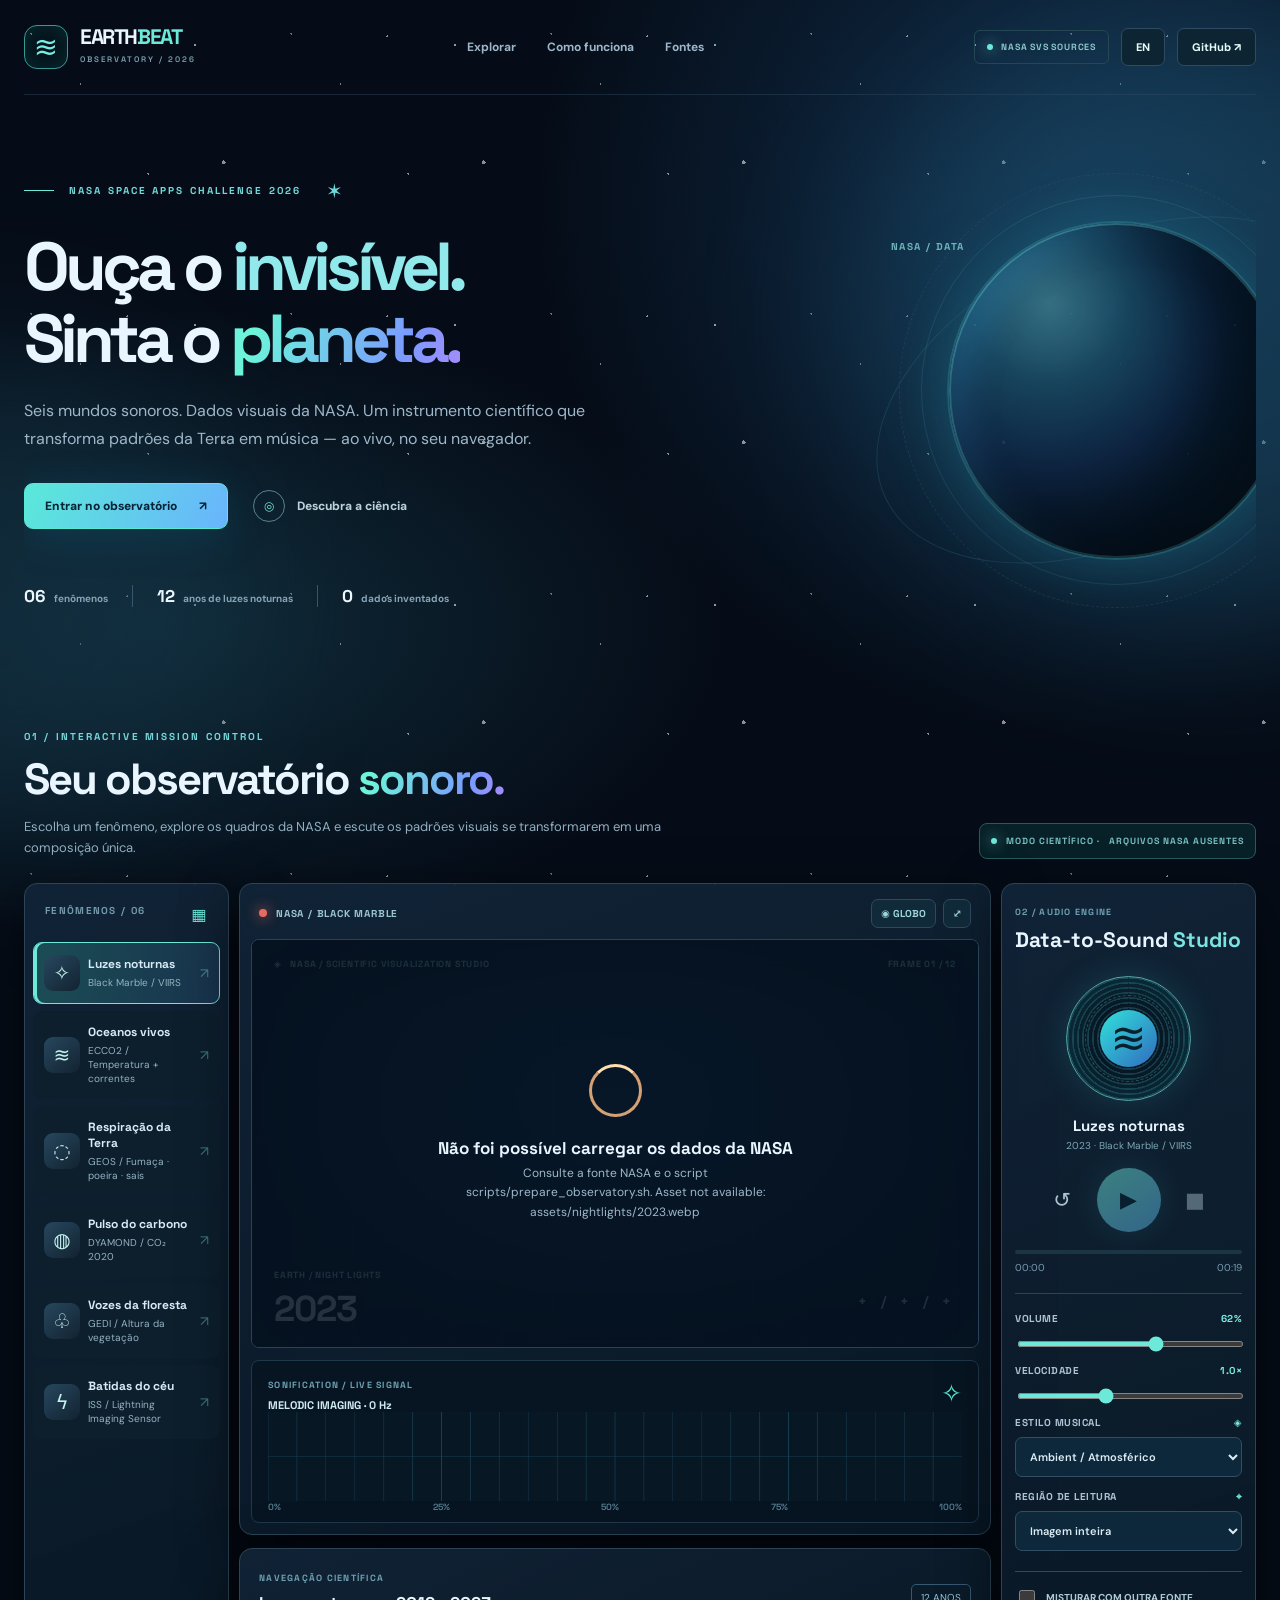
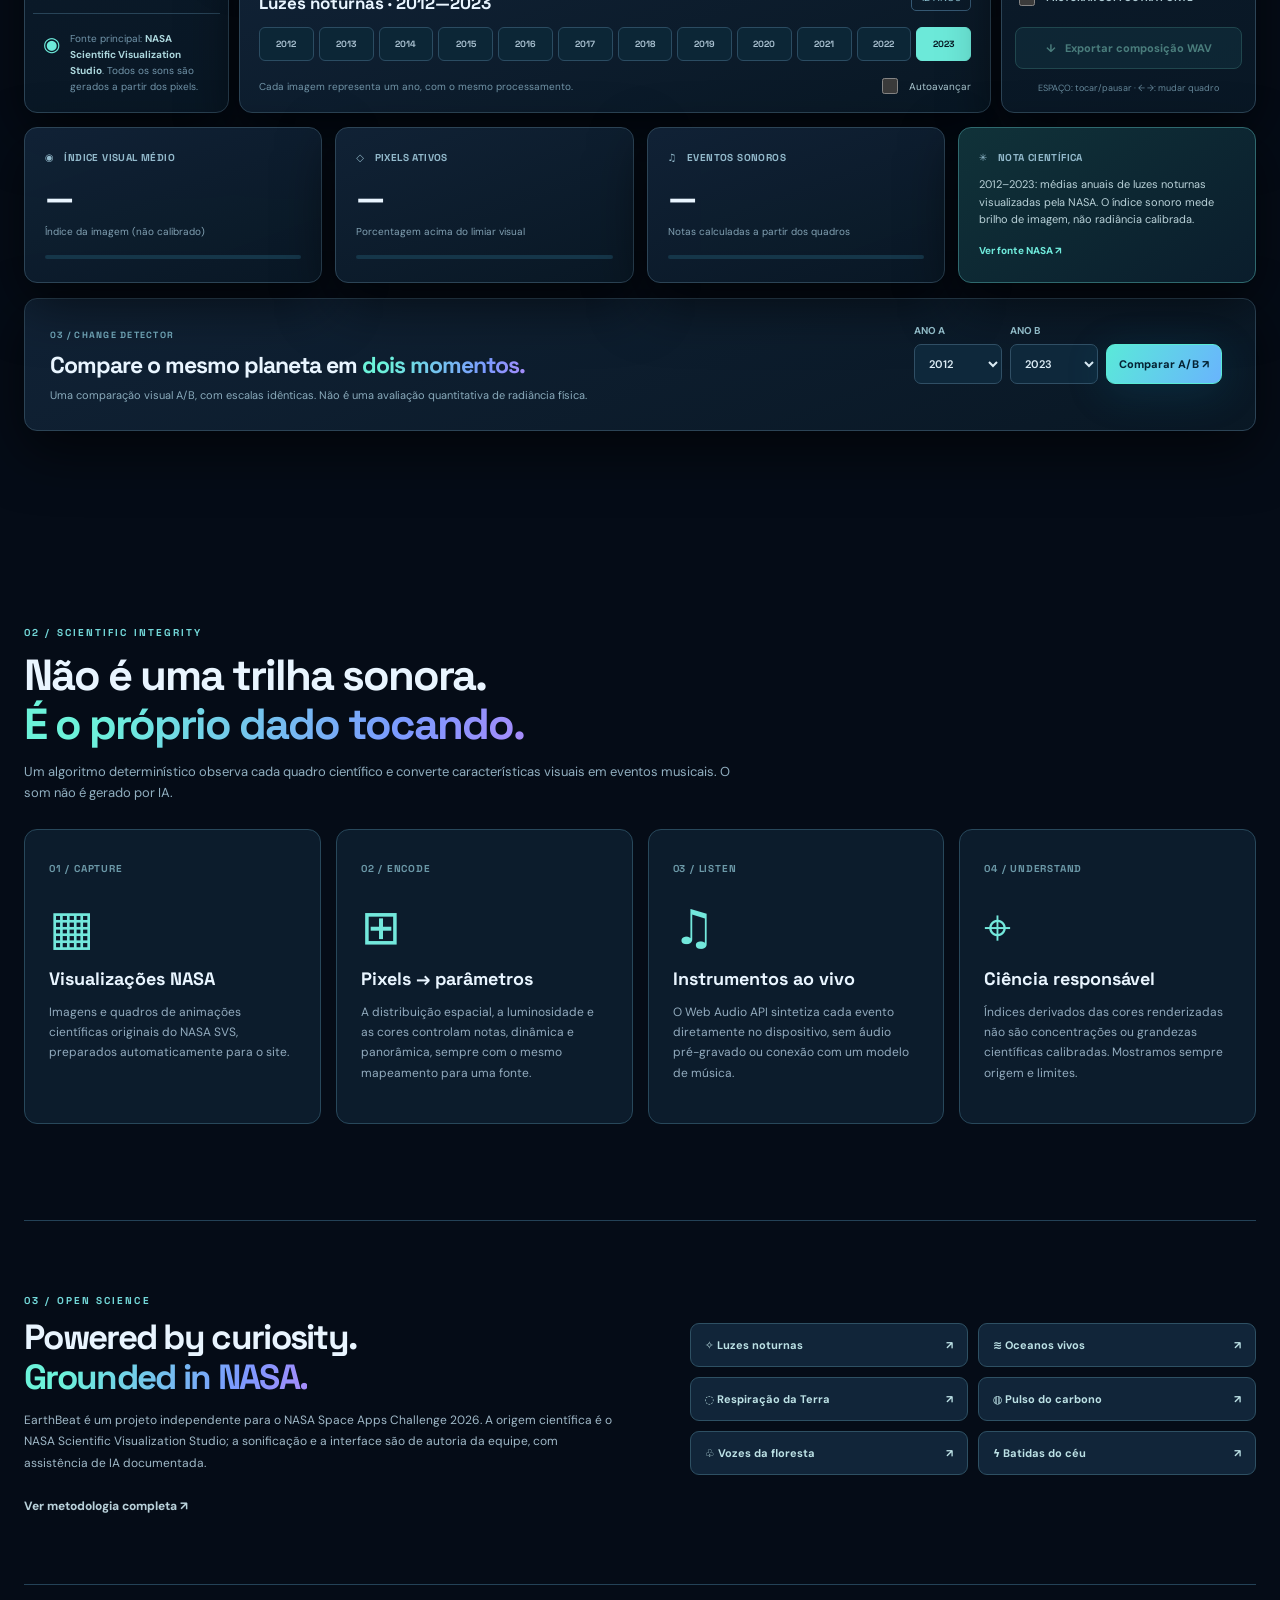
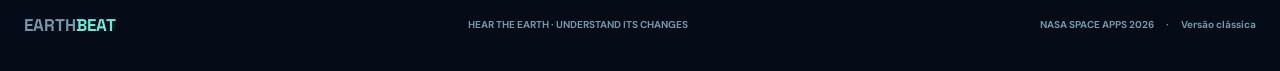
==== commit e6d1431f: "feat: add accessible A/B listening controls and playback helper" ====
--- a/index.html
+++ b/index.html
@@ -42,12 +42,12 @@
   </aside>
  </div>
  <div class="stats-grid"><div class="stat-box"><span>◉ &nbsp; ÍNDICE VISUAL MÉDIO</span><b id="statMean">—</b><p id="statMeanHelp">Brilho relativo da imagem (não calibrado)</p><div class="meter"><span id="meanMeter"></span></div></div><div class="stat-box"><span>◇ &nbsp; PIXELS ATIVOS</span><b id="statDensity">—</b><p>Porcentagem acima do limiar visual</p><div class="meter"><span id="densityMeter"></span></div></div><div class="stat-box"><span>♫ &nbsp; EVENTOS SONOROS</span><b id="statNotes">—</b><p>Notas calculadas a partir dos quadros</p><div class="meter"><span id="notesMeter"></span></div></div><div class="stat-box insight"><span>✳ &nbsp; NOTA CIENTÍFICA</span><p id="scienceInsight">Os pixels representam uma visualização processada; não correspondem diretamente a medições físicas.</p><a id="sourceLink" href="https://svs.gsfc.nasa.gov/5276/" target="_blank" rel="noopener">Ver fonte NASA ↗</a></div></div>
- <div class="comparison-block" id="comparisonBlock"><div><span class="panel-eyebrow">03 / CHANGE DETECTOR</span><h3>Compare o mesmo planeta em <em>dois momentos.</em></h3><p>Uma comparação visual A/B, com escalas idênticas. Não é uma avaliação quantitativa de radiância física.</p></div><div class="compare-actions"><label for="compareA">ANO A<select id="compareA"></select></label><label for="compareB">ANO B<select id="compareB"></select></label><button id="compareBtn" class="button-primary">Comparar A/B ↗</button><span id="compareReadout" role="status" aria-live="polite"></span></div></div>
+ <div class="comparison-block" id="comparisonBlock"><div><span class="panel-eyebrow">03 / CHANGE DETECTOR</span><h3>Compare o mesmo planeta em <em>dois momentos.</em></h3><p>Uma comparação visual A/B, com escalas idênticas. Não é uma avaliação quantitativa de radiância física.</p></div><div class="compare-actions"><label for="compareA">ANO A<select id="compareA"></select></label><label for="compareB">ANO B<select id="compareB"></select></label><button id="compareBtn" class="button-primary">Comparar A/B ↗</button><div class="compare-listen" id="compareListenControls" role="group" aria-label="Ouvir os anos comparados" hidden><button type="button" id="compareListenA" aria-pressed="false">▶ Ouvir ano A</button><button type="button" id="compareListenB" aria-pressed="false">▶ Ouvir ano B</button></div><span id="compareReadout" role="status" aria-live="polite"></span></div></div>
 </section>
 <section class="method-section" id="metodo"><div class="section-head"><div><p class="section-kicker">02 / SCIENTIFIC INTEGRITY</p><h2>Não é uma trilha sonora.<br><em>É o próprio dado tocando.</em></h2><p>Um algoritmo determinístico observa cada quadro científico e converte características visuais em eventos musicais. O som não é gerado por IA.</p></div></div><div class="method-grid"><article><span class="method-number">01 / CAPTURE</span><div class="method-icon">▦</div><h3>Visualizações NASA</h3><p>Imagens e quadros de animações científicas originais do NASA SVS, preparados automaticamente para o site.</p></article><article><span class="method-number">02 / ENCODE</span><div class="method-icon">⊞</div><h3>Pixels → parâmetros</h3><p>A distribuição espacial, a luminosidade e as cores controlam notas, dinâmica e panorâmica, sempre com o mesmo mapeamento para uma fonte.</p></article><article><span class="method-number">03 / LISTEN</span><div class="method-icon">♫</div><h3>Instrumentos ao vivo</h3><p>O Web Audio API sintetiza cada evento diretamente no dispositivo, sem áudio pré-gravado ou conexão com um modelo de música.</p></article><article><span class="method-number">04 / UNDERSTAND</span><div class="method-icon">⌖</div><h3>Ciência responsável</h3><p>Índices derivados das cores renderizadas não são concentrações ou grandezas científicas calibradas. Mostramos sempre origem e limites.</p></article></div></section>
 <section class="sources-section" id="fontes"><div><p class="section-kicker">03 / OPEN SCIENCE</p><h2>Powered by curiosity.<br><em>Grounded in NASA.</em></h2><p>EarthBeat é um projeto independente para o NASA Space Apps Challenge 2026. A origem científica é o NASA Scientific Visualization Studio; a sonificação e a interface são de autoria da equipe, com assistência de IA documentada.</p><a class="button-ghost" href="https://github.com/danipaises/earthbeat/blob/main/docs/SCIENCE.md" target="_blank" rel="noopener">Ver metodologia completa ↗</a></div><div class="source-cloud" id="sourceCloud"></div></section>
 </main><footer class="footer"><a class="footer-brand" href="#top">EARTH<span>BEAT</span></a><p>HEAR THE EARTH · UNDERSTAND ITS CHANGES</p><p>NASA SPACE APPS 2026 <span>·</span> <a href="classic.html">Versão clássica</a></p></footer>
 </div>
 <div id="srStatus" role="status" aria-live="polite" class="sr-only"></div>
-<script src="src/sonification.js" defer></script><script src="src/observatory.js" defer></script>
+<script src="src/sonification.js" defer></script><script src="src/playback.js" defer></script><script src="src/observatory.js" defer></script>
 </body></html>
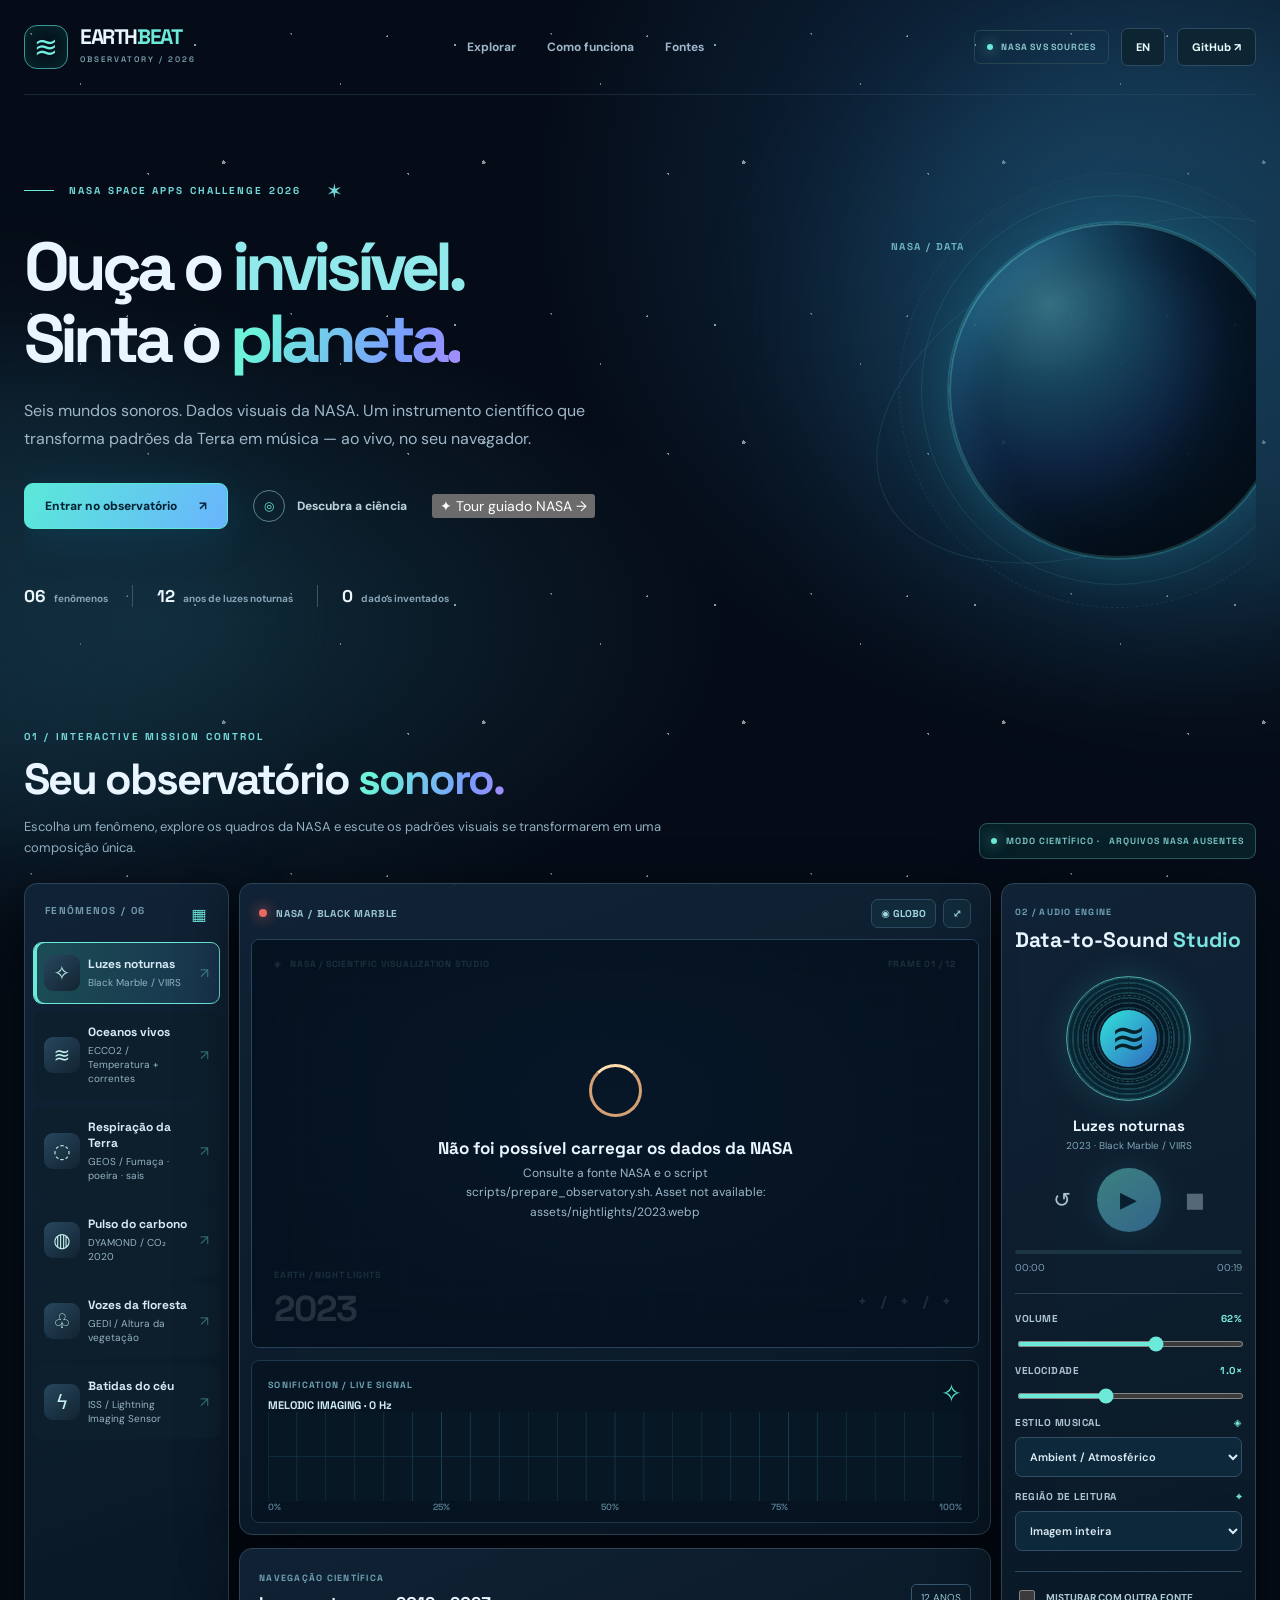
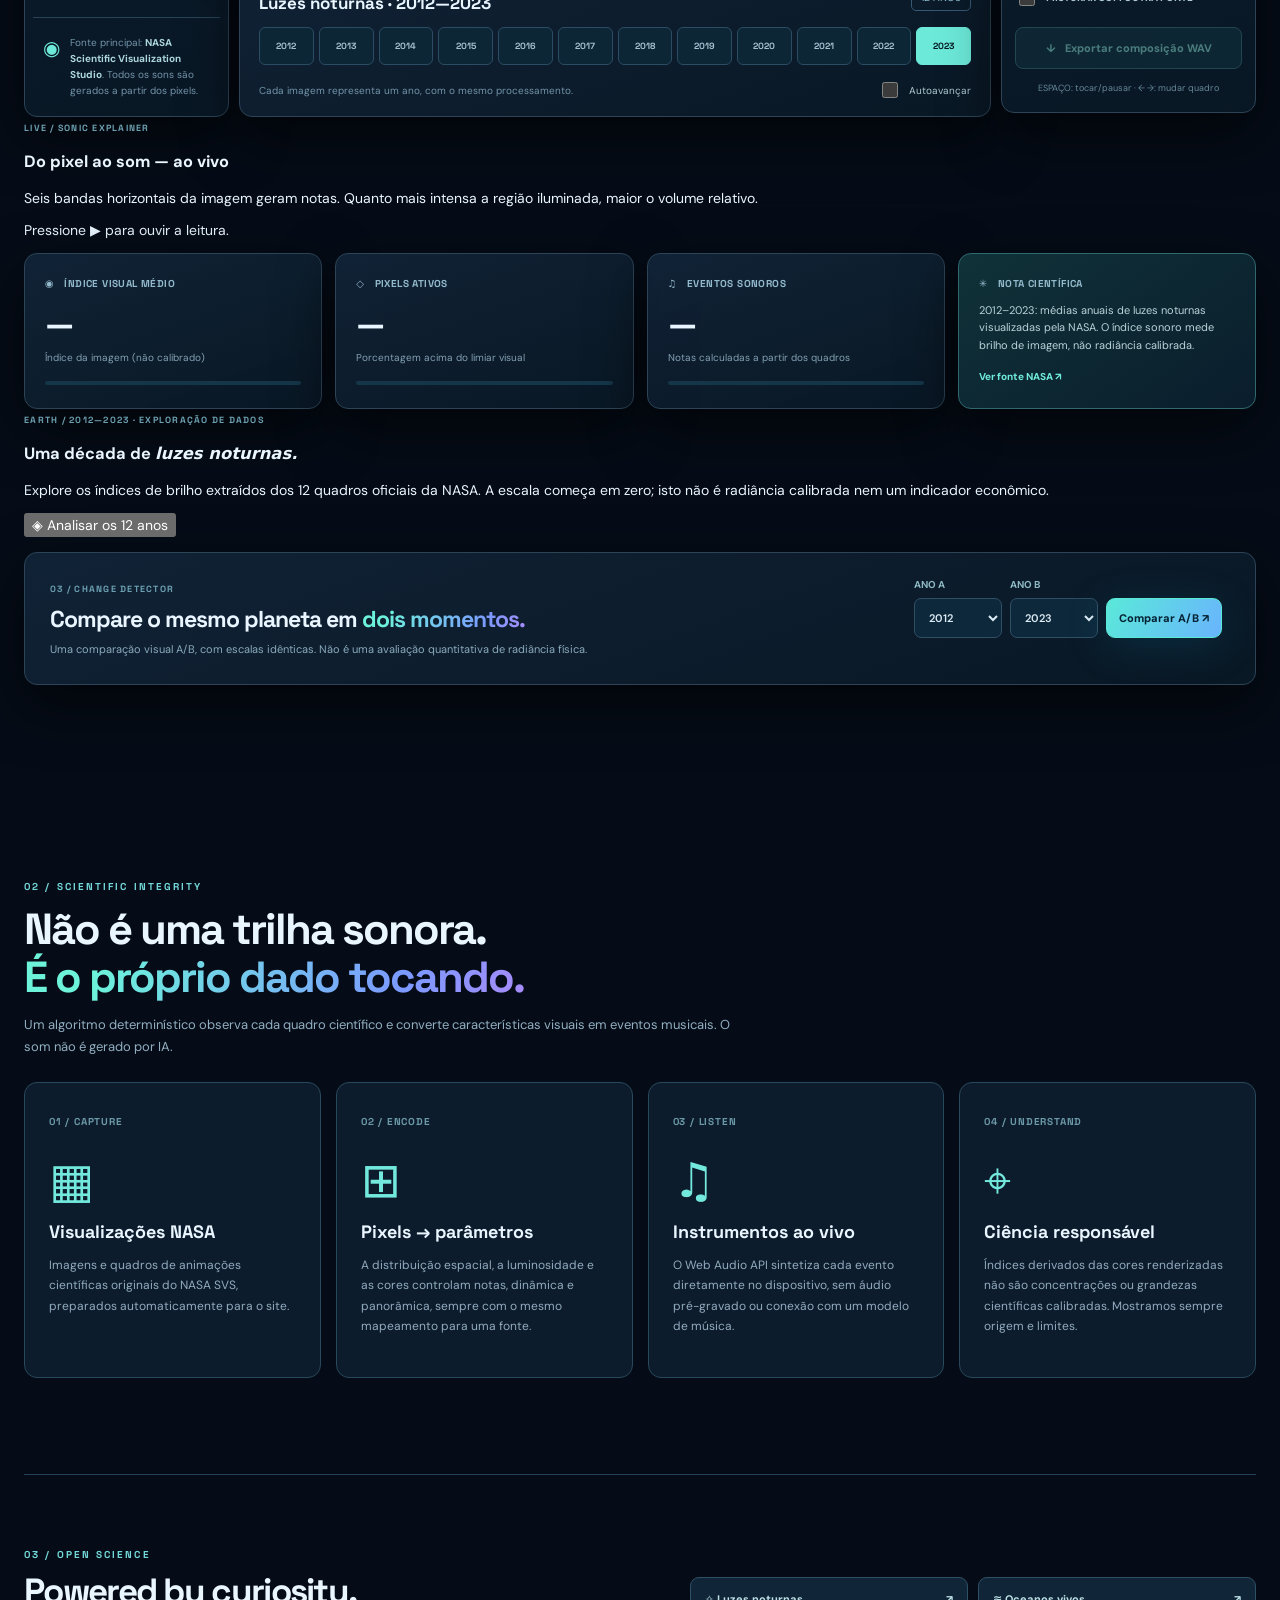
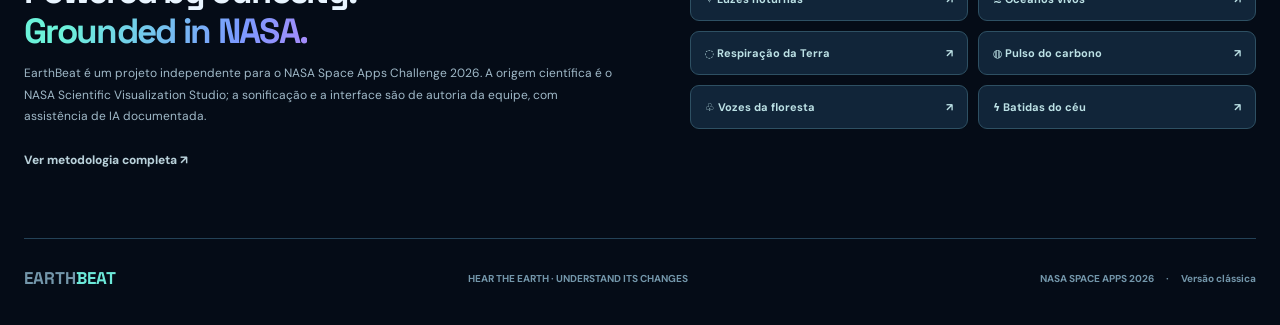
==== commit 1956af29: "feat: introduce NASA guided mission, live sonification explainer and twelve-year interactive analysi" ====
--- a/index.html
+++ b/index.html
@@ -17,11 +17,16 @@
  <div class="masthead-right"><span class="verified-dot"><i></i> NASA SVS SOURCES</span><button id="langBtn" class="lang-btn" aria-label="Change language">EN</button><a class="github-link" href="https://github.com/danipaises/earthbeat" target="_blank" rel="noopener">GitHub ↗</a></div>
 </header>
 <main id="top">
-<section class="intro" aria-label="Introdução"><div class="intro-copy"><p class="kicker"><span class="line"></span> NASA SPACE APPS CHALLENGE 2026 <span class="spark">✶</span></p><h1>Ouça o <span>invisível.</span><br>Sinta o <i>planeta.</i></h1><p class="intro-description">Seis mundos sonoros. Dados visuais da NASA. Um instrumento científico que transforma padrões da Terra em música — ao vivo, no seu navegador.</p><div class="intro-actions"><a class="button-primary" href="#laboratorio">Entrar no observatório <b>↗</b></a><a class="button-ghost" href="#metodo"><span>◎</span> Descubra a ciência</a></div><div class="trustline"><span><b>06</b> fenômenos</span><span><b>12</b> anos de luzes noturnas</span><span><b>0</b> dados inventados</span></div></div>
+<section class="intro" aria-label="Introdução"><div class="intro-copy"><p class="kicker"><span class="line"></span> NASA SPACE APPS CHALLENGE 2026 <span class="spark">✶</span></p><h1>Ouça o <span>invisível.</span><br>Sinta o <i>planeta.</i></h1><p class="intro-description">Seis mundos sonoros. Dados visuais da NASA. Um instrumento científico que transforma padrões da Terra em música — ao vivo, no seu navegador.</p><div class="intro-actions"><a class="button-primary" href="#laboratorio">Entrar no observatório <b>↗</b></a><a class="button-ghost" href="#metodo"><span>◎</span> Descubra a ciência</a><button type="button" id="startMission" class="button-mission">✦ Tour guiado NASA <span aria-hidden="true">→</span></button></div><div class="trustline"><span><b>06</b> fenômenos</span><span><b>12</b> anos de luzes noturnas</span><span><b>0</b> dados inventados</span></div></div>
  <div class="hero-orbit" aria-hidden="true"><div class="orbit-path outer"></div><div class="orbit-path middle"></div><div class="hero-planet"><div class="hero-planet-shine"></div></div><div class="orbit-tag one">NASA / DATA</div><div class="orbit-tag two">AUDIO / LIVE</div><div class="orbit-ring"></div></div>
 </section>
 <section class="lab-section" id="laboratorio" aria-labelledby="labTitle">
  <div class="section-head"><div><p class="section-kicker">01 / INTERACTIVE MISSION CONTROL</p><h2 id="labTitle">Seu observatório <em>sonoro.</em></h2><p>Escolha um fenômeno, explore os quadros da NASA e escute os padrões visuais se transformarem em uma composição única.</p></div><div class="session-indicator"><i></i> MODO CIENTÍFICO · <span id="sessionState">AGUARDANDO DADOS</span></div></div>
+ <section id="missionPanel" class="mission-panel" aria-labelledby="missionTitle" hidden>
+  <div class="mission-heading"><span class="mission-kicker">✦ &nbsp; NASA EARTH SCIENCE / MISSÃO GUIADA</span><span class="mission-count" id="missionCount">01 / 06</span><button type="button" id="missionClose" class="mission-close" aria-label="Fechar missão">✕</button></div>
+  <div class="mission-content"><div><h3 id="missionTitle">Descubra a Terra pelos sons</h3><p id="missionDescription">Cada fenômeno revela um padrão presente nas visualizações NASA.</p></div><div class="mission-detail"><strong id="missionQuestion">Qual padrão vamos ouvir?</strong><p id="missionMethod">As notas vêm dos pixels reais.</p></div></div>
+  <div class="mission-footer"><div class="mission-progress" id="missionProgress" aria-label="Progresso da missão"></div><div class="mission-actions"><button type="button" id="missionPrev" class="mission-secondary">← Anterior</button><button type="button" id="missionSound" class="mission-primary">▶ Ouvir esta imagem</button><button type="button" id="missionNext" class="mission-secondary">Próxima →</button></div></div>
+ </section>
  <div class="main-studio">
   <aside class="catalog-panel" aria-label="Fenômenos disponíveis"><div class="panel-minihead"><span>FENÔMENOS / 06</span><span>▦</span></div><div id="phenomena" class="phenomena-list" role="group" aria-label="Selecionar visualização NASA"></div><div class="catalog-foot"><span>◉</span><p>Fonte principal: <strong>NASA Scientific Visualization Studio</strong>. Todos os sons são gerados a partir dos pixels.</p></div></aside>
   <div class="stage-column">
@@ -41,7 +46,13 @@
    <button class="download-button" id="exportBtn" disabled>↓ &nbsp; Exportar composição WAV</button><p class="keyboard-tip">ESPAÇO: tocar/pausar · ← →: mudar quadro</p>
   </aside>
  </div>
+ <section class="telemetry-panel" id="telemetryPanel" aria-label="Como a imagem se transforma em som">
+  <div class="telemetry-copy"><span class="panel-eyebrow">LIVE / SONIC EXPLAINER</span><h3>Do pixel ao som <span>— ao vivo</span></h3><p id="telemetryHelp">Seis bandas horizontais da imagem geram notas. Quanto mais intensa a região iluminada, maior o volume relativo.</p></div>
+  <div class="telemetry-bands" id="telemetryBands" aria-label="Atividade das seis faixas da imagem"><div class="telemetry-slots"></div><span id="telemetryNow">Pressione ▶ para ouvir a leitura.</span></div>
+ </section>
  <div class="stats-grid"><div class="stat-box"><span>◉ &nbsp; ÍNDICE VISUAL MÉDIO</span><b id="statMean">—</b><p id="statMeanHelp">Brilho relativo da imagem (não calibrado)</p><div class="meter"><span id="meanMeter"></span></div></div><div class="stat-box"><span>◇ &nbsp; PIXELS ATIVOS</span><b id="statDensity">—</b><p>Porcentagem acima do limiar visual</p><div class="meter"><span id="densityMeter"></span></div></div><div class="stat-box"><span>♫ &nbsp; EVENTOS SONOROS</span><b id="statNotes">—</b><p>Notas calculadas a partir dos quadros</p><div class="meter"><span id="notesMeter"></span></div></div><div class="stat-box insight"><span>✳ &nbsp; NOTA CIENTÍFICA</span><p id="scienceInsight">Os pixels representam uma visualização processada; não correspondem diretamente a medições físicas.</p><a id="sourceLink" href="https://svs.gsfc.nasa.gov/5276/" target="_blank" rel="noopener">Ver fonte NASA ↗</a></div></div>
+ <section class="insights-panel" id="yearInsights" aria-labelledby="insightsTitle"><div class="insights-top"><div><span class="panel-eyebrow">EARTH / 2012—2023 · EXPLORAÇÃO DE DADOS</span><h3 id="insightsTitle">Uma década de <em>luzes noturnas.</em></h3><p>Explore os índices de brilho extraídos dos 12 quadros oficiais da NASA. A escala começa em zero; isto não é radiância calibrada nem um indicador econômico.</p></div><button type="button" id="analyzeYears" class="insights-button">◈ Analisar os 12 anos</button></div>
+ <div id="yearResults" class="year-results" hidden><p id="yearChartStatus" role="status" aria-live="polite">Preparando série NASA…</p><canvas id="yearChart" width="1120" height="320" role="img" aria-label="Gráfico dos 12 índices relativos de brilho de 2012 a 2023"></canvas><div class="insights-actions"><button id="yearTableToggle" type="button" aria-expanded="false" aria-controls="yearTableWrap">▦ Mostrar tabela acessível</button><button id="yearExport" type="button">↓ Exportar dados visuais CSV</button></div><div id="yearTableWrap" hidden><table id="yearTable"><caption>Dados descritivos extraídos da imagem NASA, não valores radiométricos.</caption><thead><tr><th>Ano</th><th>Índice visual médio (0–100)</th><th>Pixels iluminados (%)</th></tr></thead><tbody id="yearTableBody"></tbody></table></div><p class="insights-note">Fonte: NASA SVS 5276. Cada valor é derivado dos pixels da visualização processada com parâmetros fixos. Não representa energia, população ou intensidade física da luz.</p></div></section>
  <div class="comparison-block" id="comparisonBlock"><div><span class="panel-eyebrow">03 / CHANGE DETECTOR</span><h3>Compare o mesmo planeta em <em>dois momentos.</em></h3><p>Uma comparação visual A/B, com escalas idênticas. Não é uma avaliação quantitativa de radiância física.</p></div><div class="compare-actions"><label for="compareA">ANO A<select id="compareA"></select></label><label for="compareB">ANO B<select id="compareB"></select></label><button id="compareBtn" class="button-primary">Comparar A/B ↗</button><div class="compare-listen" id="compareListenControls" role="group" aria-label="Ouvir os anos comparados" hidden><button type="button" id="compareListenA" aria-pressed="false">▶ Ouvir ano A</button><button type="button" id="compareListenB" aria-pressed="false">▶ Ouvir ano B</button></div><span id="compareReadout" role="status" aria-live="polite"></span></div></div>
 </section>
 <section class="method-section" id="metodo"><div class="section-head"><div><p class="section-kicker">02 / SCIENTIFIC INTEGRITY</p><h2>Não é uma trilha sonora.<br><em>É o próprio dado tocando.</em></h2><p>Um algoritmo determinístico observa cada quadro científico e converte características visuais em eventos musicais. O som não é gerado por IA.</p></div></div><div class="method-grid"><article><span class="method-number">01 / CAPTURE</span><div class="method-icon">▦</div><h3>Visualizações NASA</h3><p>Imagens e quadros de animações científicas originais do NASA SVS, preparados automaticamente para o site.</p></article><article><span class="method-number">02 / ENCODE</span><div class="method-icon">⊞</div><h3>Pixels → parâmetros</h3><p>A distribuição espacial, a luminosidade e as cores controlam notas, dinâmica e panorâmica, sempre com o mesmo mapeamento para uma fonte.</p></article><article><span class="method-number">03 / LISTEN</span><div class="method-icon">♫</div><h3>Instrumentos ao vivo</h3><p>O Web Audio API sintetiza cada evento diretamente no dispositivo, sem áudio pré-gravado ou conexão com um modelo de música.</p></article><article><span class="method-number">04 / UNDERSTAND</span><div class="method-icon">⌖</div><h3>Ciência responsável</h3><p>Índices derivados das cores renderizadas não são concentrações ou grandezas científicas calibradas. Mostramos sempre origem e limites.</p></article></div></section>
@@ -49,5 +60,5 @@
 </main><footer class="footer"><a class="footer-brand" href="#top">EARTH<span>BEAT</span></a><p>HEAR THE EARTH · UNDERSTAND ITS CHANGES</p><p>NASA SPACE APPS 2026 <span>·</span> <a href="classic.html">Versão clássica</a></p></footer>
 </div>
 <div id="srStatus" role="status" aria-live="polite" class="sr-only"></div>
-<script src="src/sonification.js" defer></script><script src="src/playback.js" defer></script><script src="src/observatory.js" defer></script>
+<script src="src/sonification.js" defer></script><script src="src/playback.js" defer></script><script src="src/observatory.js" defer></script><script src="src/experience.js" defer></script>
 </body></html>
--- a/styles.css
+++ b/styles.css
@@ -19,3 +19,13 @@
 @media(prefers-reduced-motion:reduce){*,*:before,*:after{scroll-behavior:auto!important;animation-duration:.001ms!important;transition-duration:.001ms!important}}
 
 [hidden]{display:none!important}.screen.globe .scan-beam{display:none}.screen-empty.failed .loader-orb{border-color:#d5a174;border-top-color:#ffdeae;animation:none}
+
+/* NASA Space Apps accessibility and sonic A/B comparison */
+.compare-listen{display:flex;gap:8px;align-items:center;justify-content:stretch;width:100%;flex-wrap:wrap}
+.compare-listen[hidden]{display:none!important}
+.compare-listen button{flex:1 1 124px;min-height:44px;padding:10px 13px;border-radius:8px;background:#123c49;color:#d9faf7;border:1px solid #427785;font-weight:700;font-size:12px;transition:background .15s,border-color .15s}
+.compare-listen button[aria-pressed="true"]{background:linear-gradient(105deg,#52e5d0,#68aef8);border-color:#6beedd;color:#05232a}
+.compare-listen button:hover{border-color:var(--accent)}
+.compare-listen button:focus-visible{outline:3px solid #ffed8a;outline-offset:2px}
+.time-buttons button{min-height:38px}
+@media(prefers-reduced-motion:reduce){.scan-beam{transition:none!important}}
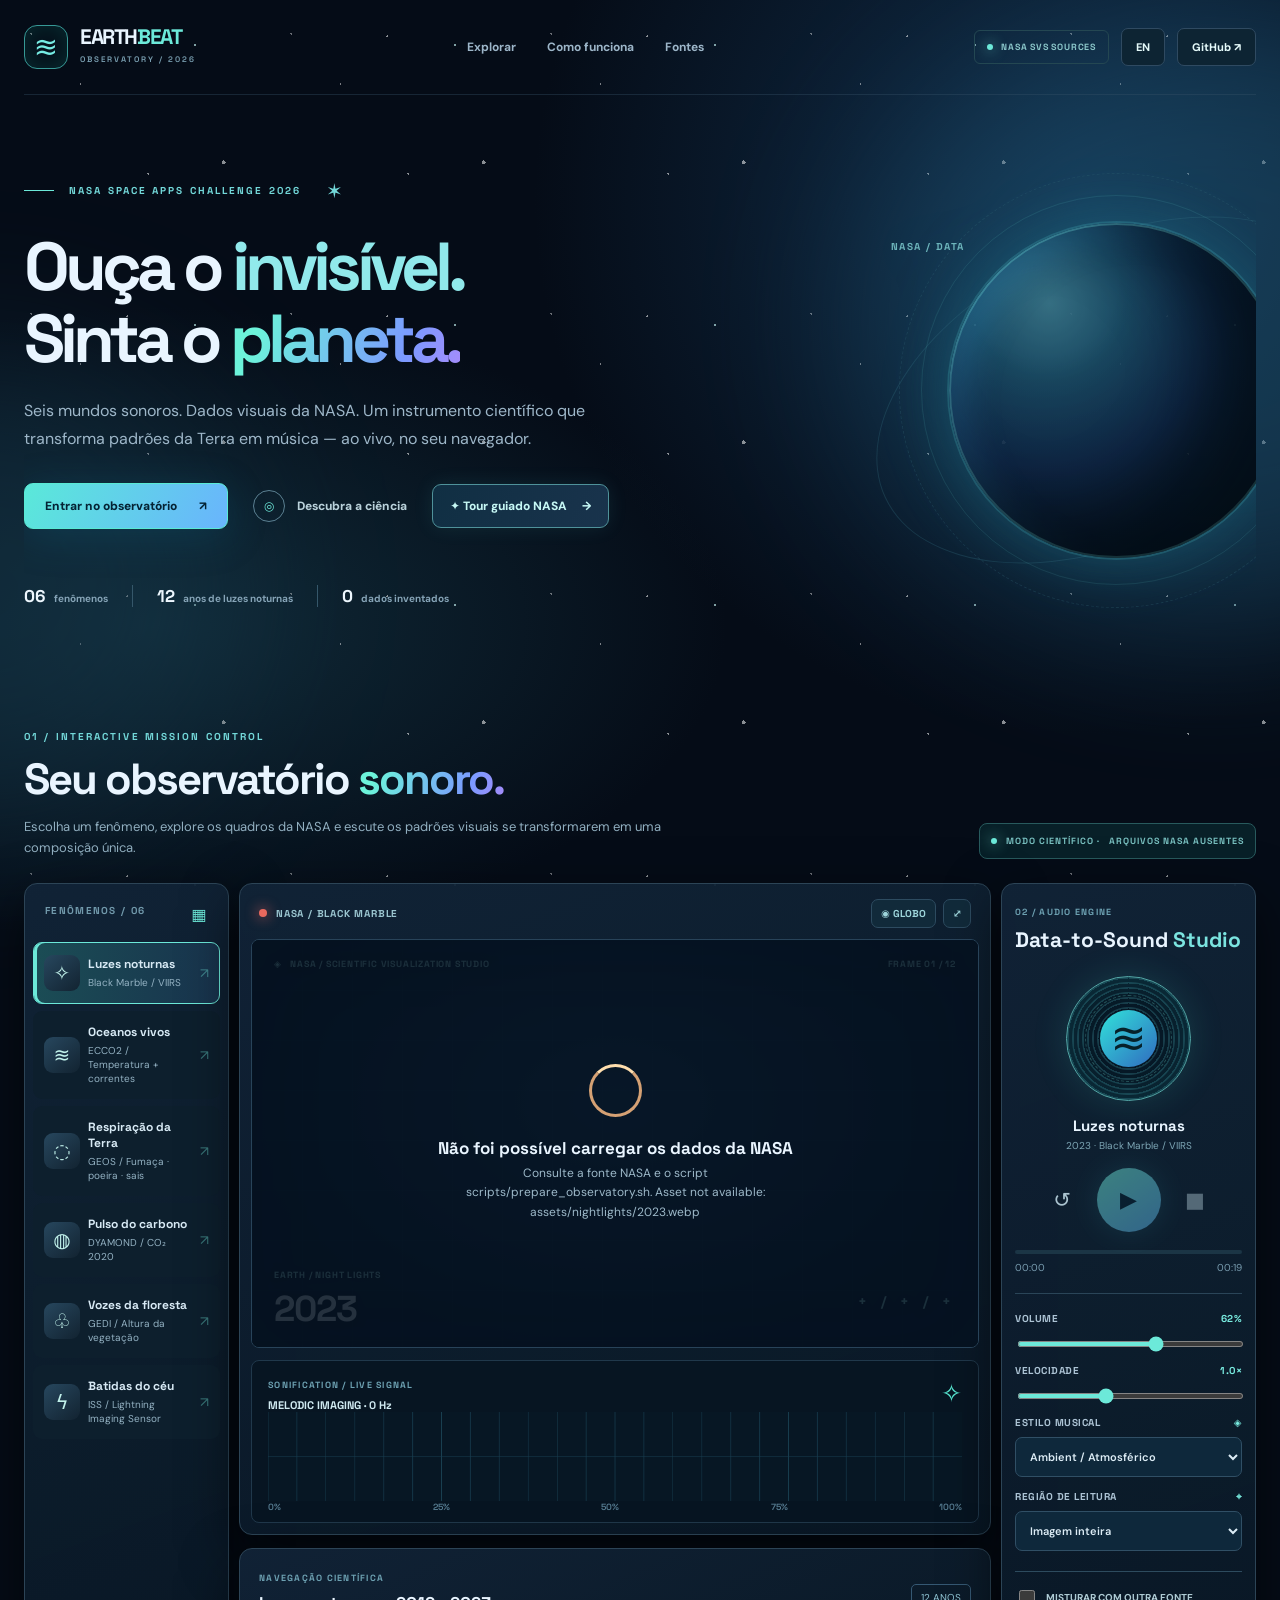
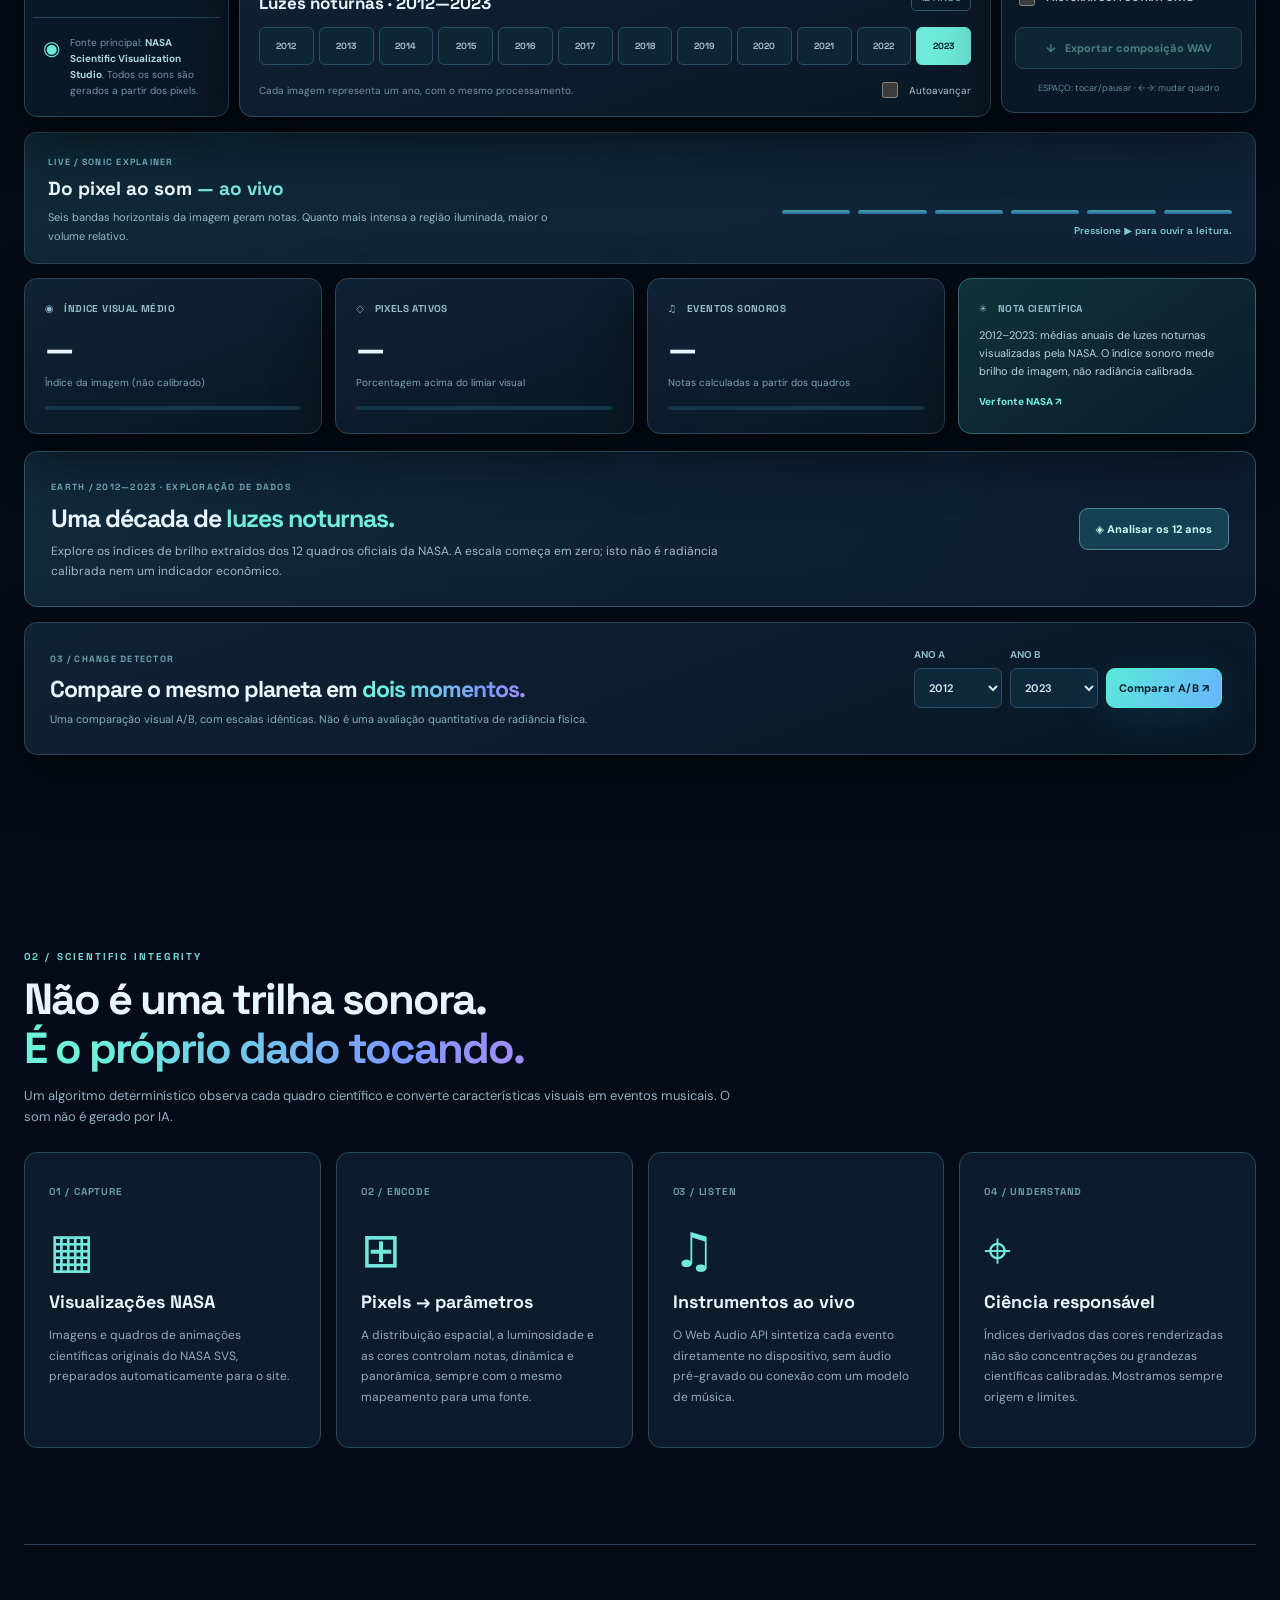
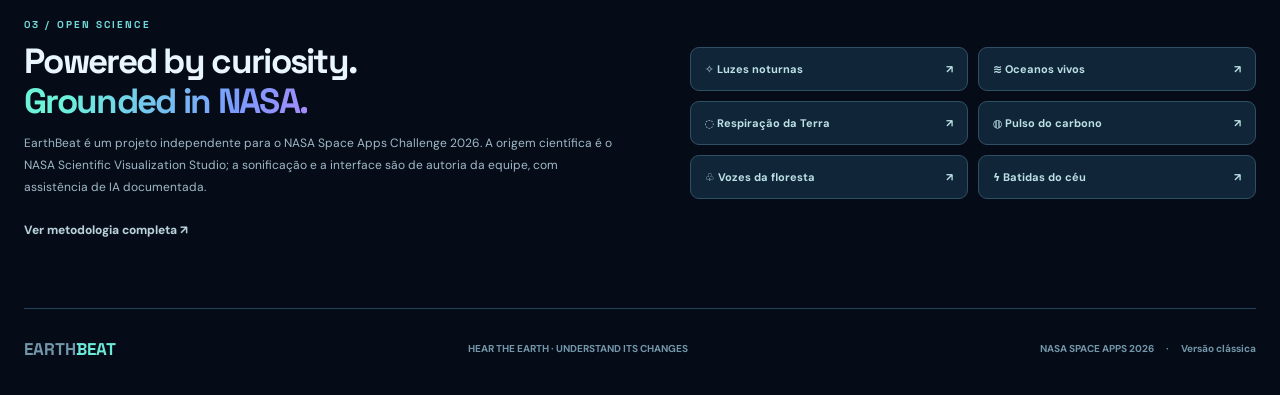
==== commit 0b9bf133: "a11y: announce guided NASA story changes to screen readers" ====
--- a/index.html
+++ b/index.html
@@ -24,7 +24,7 @@
  <div class="section-head"><div><p class="section-kicker">01 / INTERACTIVE MISSION CONTROL</p><h2 id="labTitle">Seu observatório <em>sonoro.</em></h2><p>Escolha um fenômeno, explore os quadros da NASA e escute os padrões visuais se transformarem em uma composição única.</p></div><div class="session-indicator"><i></i> MODO CIENTÍFICO · <span id="sessionState">AGUARDANDO DADOS</span></div></div>
  <section id="missionPanel" class="mission-panel" aria-labelledby="missionTitle" hidden>
   <div class="mission-heading"><span class="mission-kicker">✦ &nbsp; NASA EARTH SCIENCE / MISSÃO GUIADA</span><span class="mission-count" id="missionCount">01 / 06</span><button type="button" id="missionClose" class="mission-close" aria-label="Fechar missão">✕</button></div>
-  <div class="mission-content"><div><h3 id="missionTitle">Descubra a Terra pelos sons</h3><p id="missionDescription">Cada fenômeno revela um padrão presente nas visualizações NASA.</p></div><div class="mission-detail"><strong id="missionQuestion">Qual padrão vamos ouvir?</strong><p id="missionMethod">As notas vêm dos pixels reais.</p></div></div>
+  <div class="mission-content" aria-live="polite" aria-atomic="true"><div><h3 id="missionTitle">Descubra a Terra pelos sons</h3><p id="missionDescription">Cada fenômeno revela um padrão presente nas visualizações NASA.</p></div><div class="mission-detail"><strong id="missionQuestion">Qual padrão vamos ouvir?</strong><p id="missionMethod">As notas vêm dos pixels reais.</p></div></div>
   <div class="mission-footer"><div class="mission-progress" id="missionProgress" aria-label="Progresso da missão"></div><div class="mission-actions"><button type="button" id="missionPrev" class="mission-secondary">← Anterior</button><button type="button" id="missionSound" class="mission-primary">▶ Ouvir esta imagem</button><button type="button" id="missionNext" class="mission-secondary">Próxima →</button></div></div>
  </section>
  <div class="main-studio">
--- a/styles.css
+++ b/styles.css
@@ -29,3 +29,49 @@
 .compare-listen button:focus-visible{outline:3px solid #ffed8a;outline-offset:2px}
 .time-buttons button{min-height:38px}
 @media(prefers-reduced-motion:reduce){.scan-beam{transition:none!important}}
+
+/* Space Apps: immersive guided tour and live scientific telemetry */
+.button-mission{color:#c6f8f5;background:linear-gradient(115deg,#102f43,#19334c);border:1px solid #4f929a;border-radius:9px;padding:13px 17px;font-weight:800;font-size:12px;display:inline-flex;align-items:center;gap:15px;box-shadow:0 0 20px #57d6dc19;cursor:pointer}
+.button-mission:hover,.mission-secondary:hover,.insights-button:hover{background:#1e4555;border-color:#72dfd8}
+.mission-panel{border:1px solid #507b96;border-radius:15px;background:linear-gradient(130deg,#143851,#101f3b 58%,#0d2939);box-shadow:0 18px 80px #12d0c81a;position:relative;overflow:hidden;padding:20px 26px;margin:0 0 18px}
+.mission-panel:before{content:"";width:350px;height:350px;position:absolute;right:-115px;top:-120px;pointer-events:none;background:radial-gradient(circle,#39e9da32,transparent 72%)}
+.mission-heading{display:flex;align-items:center;gap:16px;color:#79f4df;font:700 11px var(--display);letter-spacing:1.3px}
+.mission-count{margin-left:auto;color:#cae4fc}.mission-close{width:31px;height:31px;border-radius:7px;border:1px solid #4f7586;background:#172d44;color:#c4e0ed}
+.mission-content{display:grid;grid-template-columns:1.12fr .88fr;gap:30px;align-items:start;margin:13px 0 19px}
+.mission-content h3{font:700 clamp(23px,2.3vw,34px) var(--display);letter-spacing:-1px;margin:5px 0 8px}
+.mission-content p{font-size:12px;color:#a8c5d7;line-height:1.75;margin:0}
+.mission-detail{padding:15px;border:1px solid #41677d;background:#0d2639bb;border-radius:10px}
+.mission-detail strong{font:700 14px var(--display);color:#82f6e5}
+.mission-footer{border-top:1px solid #385c72;padding-top:15px;display:flex;align-items:center;justify-content:space-between;gap:20px}
+.mission-progress{display:flex;gap:6px;flex:1}.mission-progress i{width:23px;max-width:17%;height:5px;display:block;border-radius:4px;background:#34576d}.mission-progress i.done{background:#5cebd6}
+.mission-actions{display:flex;align-items:center;gap:8px;flex-wrap:wrap}
+.mission-actions button{min-height:40px;padding:9px 13px;font-weight:800;font-size:11px;border-radius:8px;cursor:pointer}
+.mission-secondary{border:1px solid #4b7087;background:#122b40;color:#def2f8}
+.mission-primary{background:linear-gradient(135deg,#66f1da,#69b6fa);border:1px solid #74f4e5;color:#062632}
+.telemetry-panel{display:flex;align-items:center;gap:25px;justify-content:space-between;border:1px solid #284957;border-radius:12px;background:linear-gradient(130deg,#0f2937,#102239);padding:18px 23px;margin-top:15px}
+.telemetry-copy{max-width:500px}.telemetry-copy h3{font:700 19px var(--display);margin:7px 0}.telemetry-copy h3 span{color:#7be4e1}
+.telemetry-copy p{font-size:11px;line-height:1.7;color:#96b8c9;margin:0}
+.telemetry-bands{width:38%;min-width:250px}
+.telemetry-slots{display:flex;align-items:end;justify-content:space-between;gap:8px;height:55px}
+.telemetry-slots i{background:linear-gradient(0deg,#4189e9,#5eead7);width:100%;border-radius:5px 5px 2px 2px;min-height:4px;height:4px;transition:height .16s ease;opacity:.65}
+.telemetry-bands>span{display:block;color:#80c9cd;font:600 10px var(--display);margin-top:10px;text-align:right}
+.insights-panel{border:1px solid #335d73;border-radius:13px;background:linear-gradient(125deg,#11293b,#0d1c30);padding:24px 26px;margin-top:17px}
+.insights-panel[hidden]{display:none!important}.insights-top{display:flex;justify-content:space-between;gap:20px;align-items:center}
+.insights-top h3{font:700 25px var(--display);letter-spacing:-1px;margin:8px 0}
+.insights-top h3 em{color:#71eddf;font-style:normal}
+.insights-top p{font-size:12px;color:#9eb9ca;line-height:1.65;max-width:720px;margin:0}
+.insights-button{background:#144153;border:1px solid #4c8896;color:#c4f8ee;border-radius:9px;padding:13px 16px;font-size:11px;font-weight:800;white-space:nowrap}
+.year-results{border-top:1px solid #305367;margin-top:20px;padding-top:17px}
+.year-results[hidden]{display:none!important}.year-results canvas{width:100%;height:auto;display:block;max-height:340px;border:1px solid #2a4d5f;background:#0a1b2c;border-radius:10px}
+#yearChartStatus{color:#8cbfd0;font-size:11px;margin:0 0 13px}
+.insights-actions{display:flex;justify-content:flex-end;gap:9px;flex-wrap:wrap;margin:13px 0}
+.insights-actions button{padding:9px 13px;color:#9fe6df;border:1px solid #355f75;border-radius:7px;font-size:11px;font-weight:800;background:#142c42}
+.insights-actions button:hover{border-color:#6fe7d8}
+#yearTableWrap{max-height:365px;overflow:auto;border:1px solid #2b5062;border-radius:8px;margin-top:10px}
+#yearTable{width:100%;border-collapse:collapse;min-width:450px;font-size:12px}
+#yearTable th,#yearTable td{text-align:left;padding:9px 14px;border-bottom:1px solid #2b4353}#yearTable th{color:#84e5dd;background:#132d40;position:sticky;top:0}
+#yearTable tbody tr:nth-child(even){background:#14304355}
+#yearTable caption{text-align:left;padding:11px;color:#93adbd;font-size:10px}
+.insights-note{color:#89aabb;font-size:10px;line-height:1.65;max-width:950px}
+@media(max-width:750px){.mission-content{grid-template-columns:1fr;gap:15px}.mission-footer{flex-direction:column;align-items:stretch}.mission-actions{justify-content:space-between}.mission-panel{padding:18px}.telemetry-panel{flex-direction:column;align-items:stretch}.telemetry-bands{min-width:0;width:100%}.insights-top{flex-direction:column;align-items:flex-start}.insights-button{width:100%}.mission-panel .mission-kicker{font-size:9px}}
+@media(max-width:440px){.mission-actions{display:grid;grid-template-columns:1fr 1fr}.mission-actions #missionSound{grid-column:1/-1;grid-row:1}.insights-panel{padding:17px 14px}.telemetry-panel{padding:15px}.mission-content h3{font-size:23px}}
